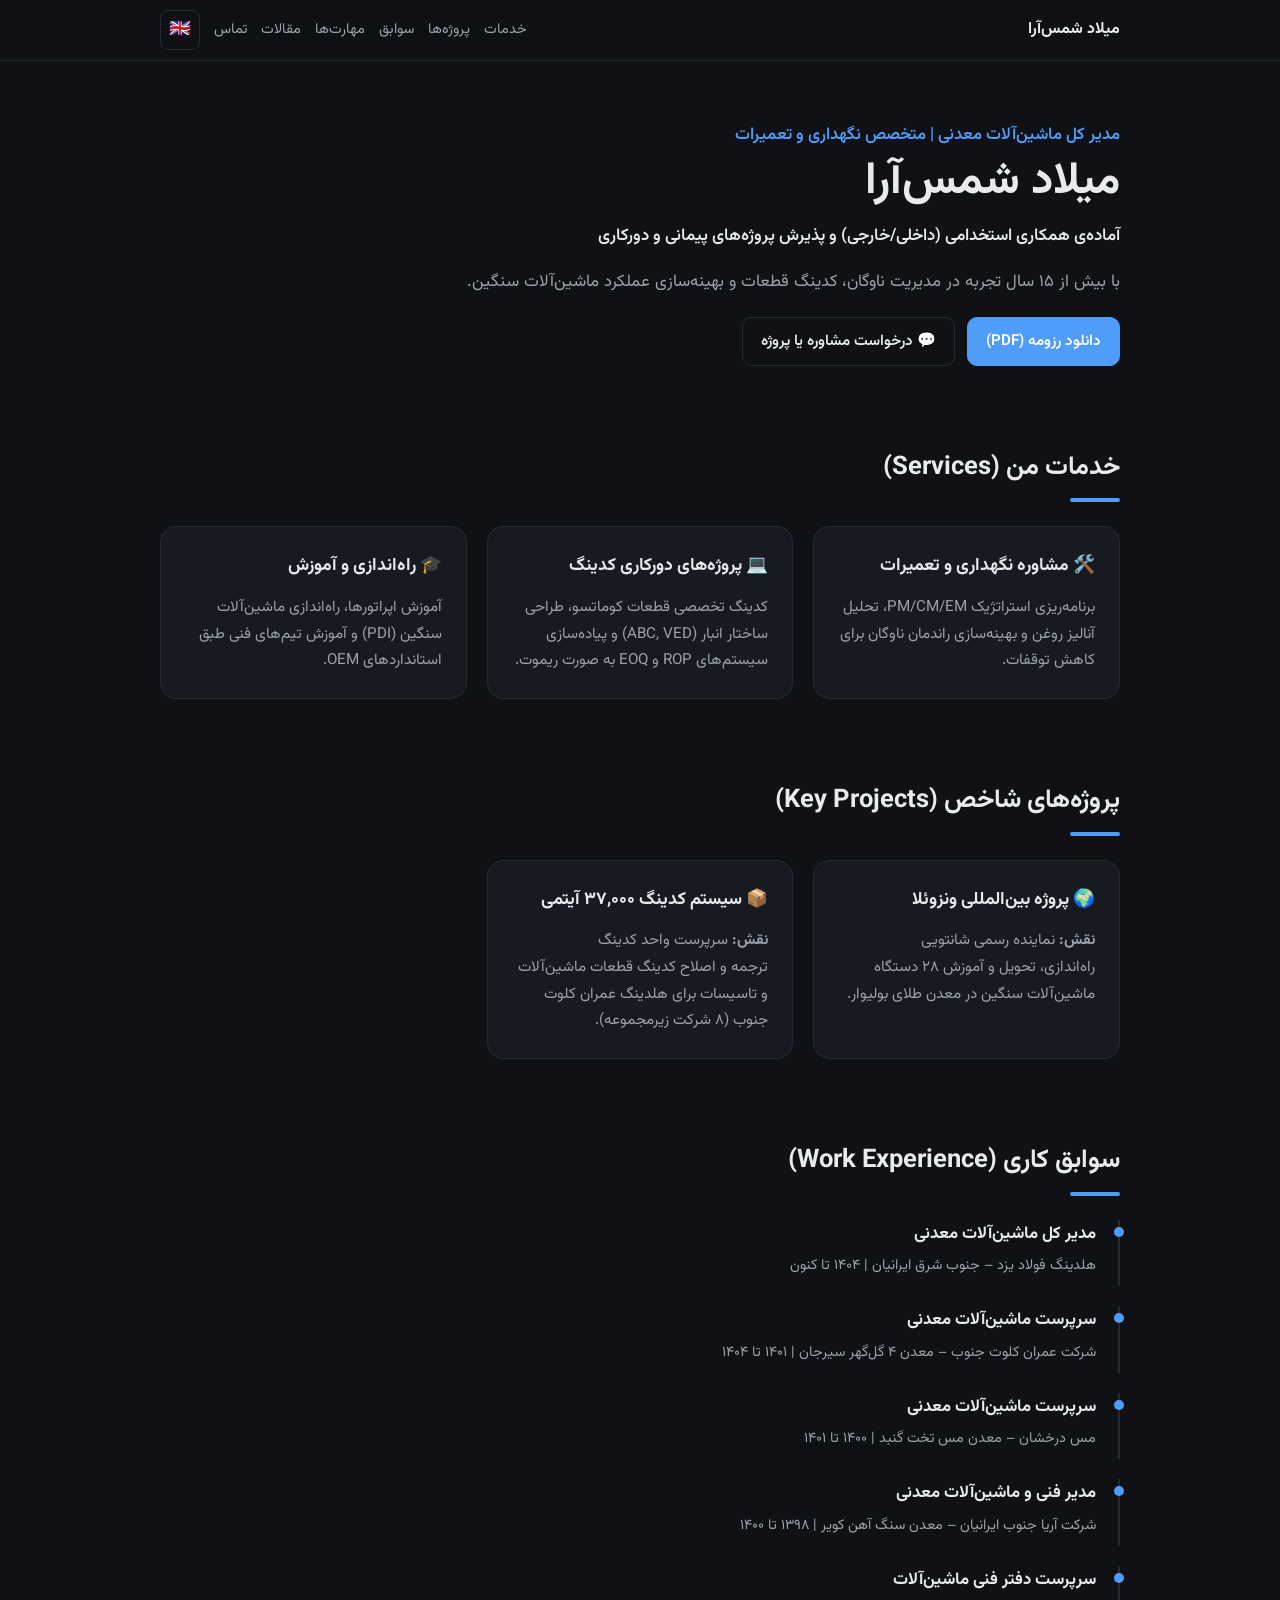
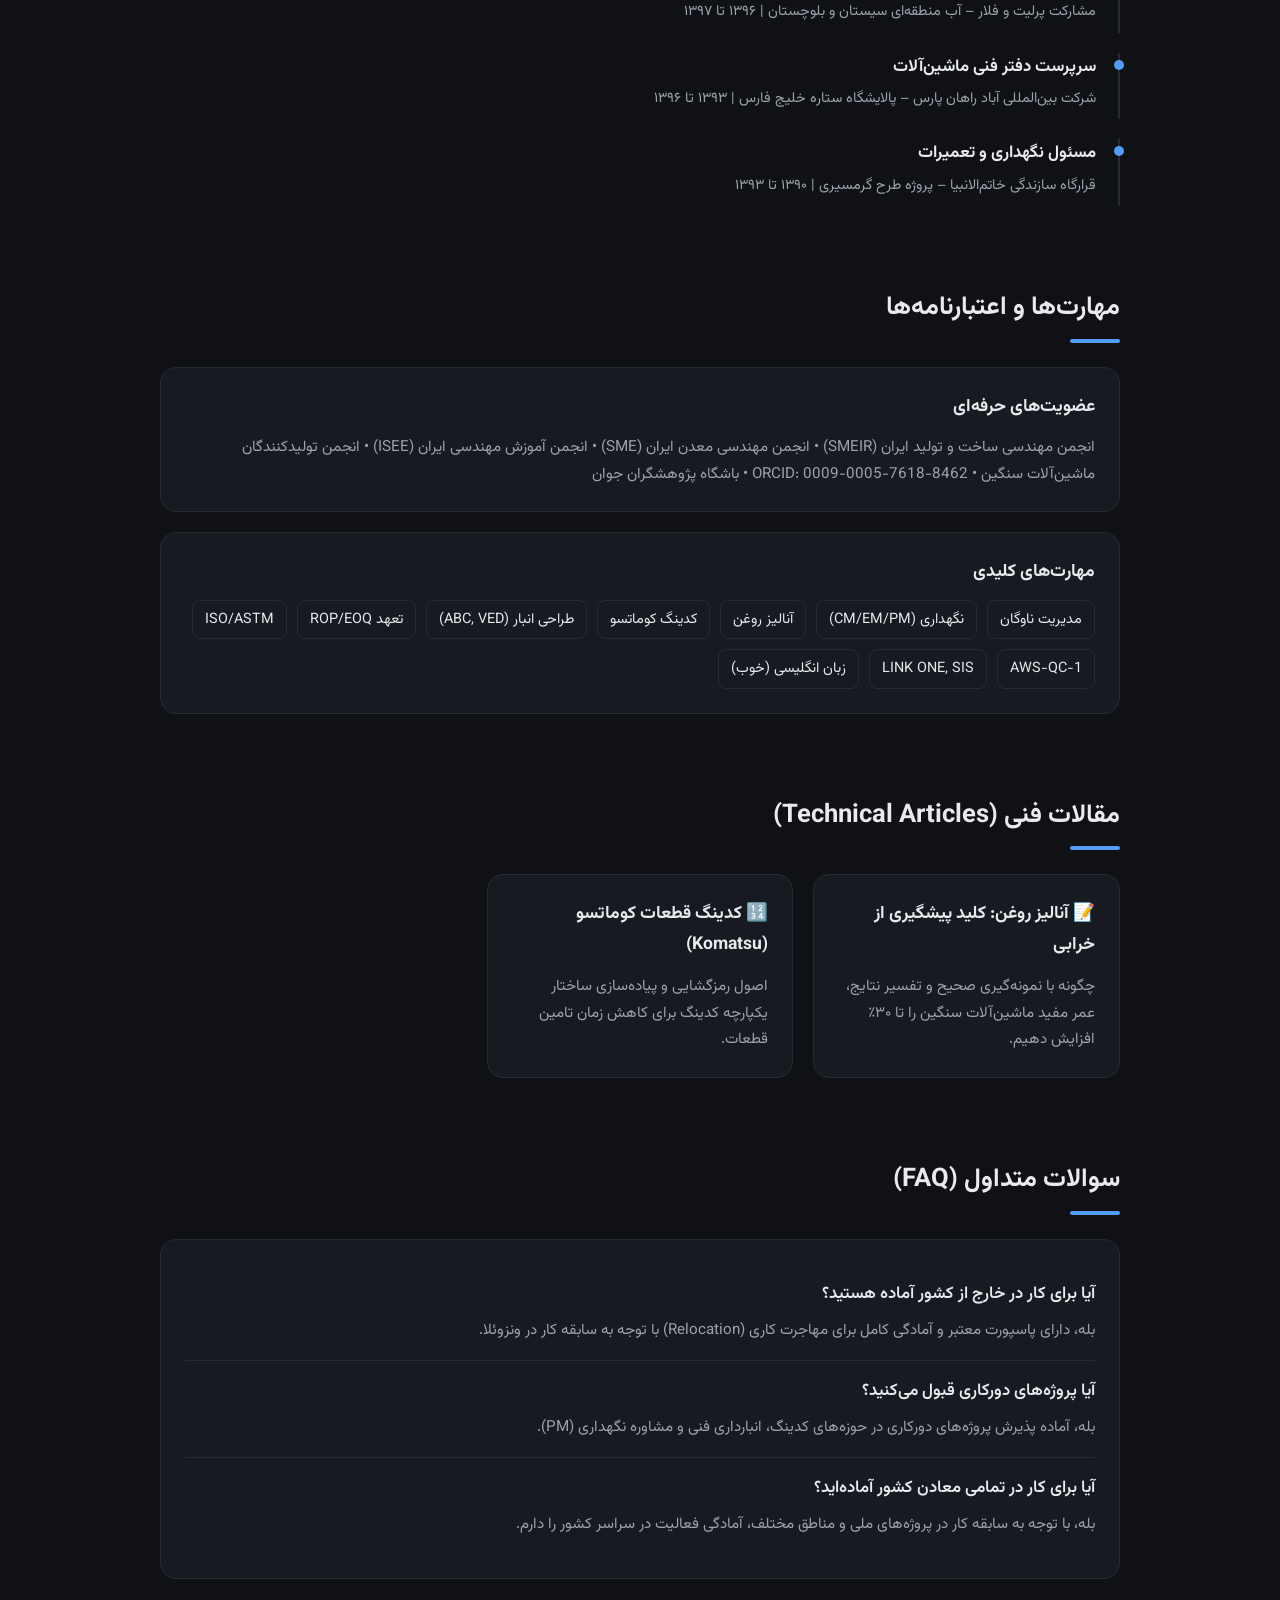
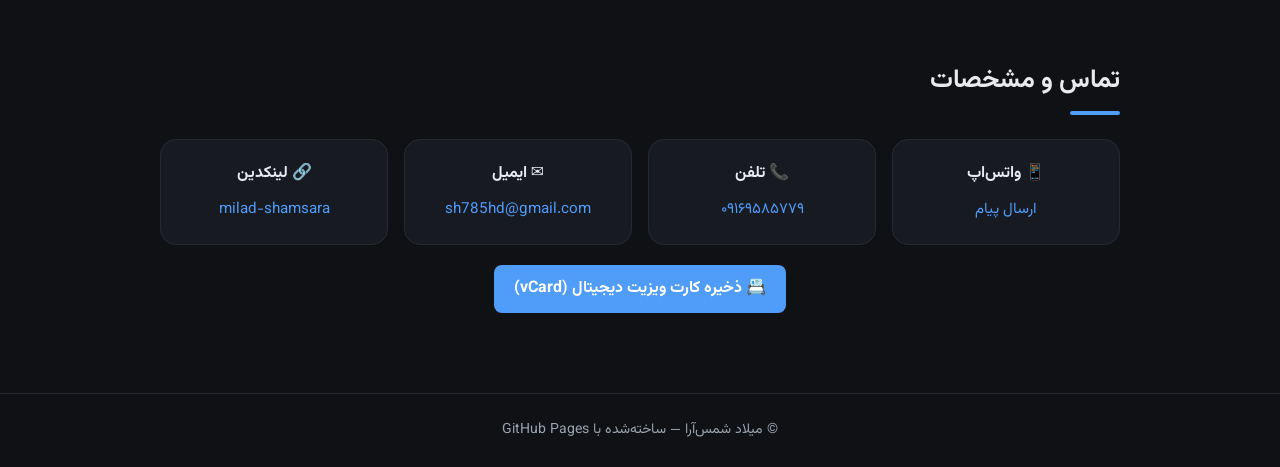
==== index.html @ 3787c56d "Update index.html" ====
<!DOCTYPE html>
<html lang="fa" dir="rtl">
<head>
<meta charset="utf-8">
<meta name="viewport" content="width=device-width, initial-scale=1">
<meta name="google-site-verification" content="RMnz8sOB80vP1t36rzYx9Kjt8Mkm05djORfnwccTHLs" />
<title>میلاد شمس‌آرا | مدیر ماشین‌آلات معدنی</title>
<meta name="description" content="رزومه و خدمات میلاد شمس‌آرا، مدیر کل ماشین‌آلات معدنی. مشاوره، نگهداری، کدینگ و آموزش.">
<link rel="preconnect" href="https://fonts.googleapis.com">
<link rel="preconnect" href="https://fonts.gstatic.com" crossorigin>
<link href="https://fonts.googleapis.com/css2?family=Vazirmatn:wght@400;600;700&family=Inter:wght@400;600;700&display=swap" rel="stylesheet">
<style>
  :root {
    --bg: #0f1115; --fg: #e8eaed; --muted: #9aa3ad;
    --card: #171a21; --border: #262b33; --accent: #4f9cf9;
    --radius: 16px; --max: 1000px;
  }
  * { box-sizing: border-box; }
  html { scroll-behavior: smooth; }
  body { margin: 0; background: var(--bg); color: var(--fg); line-height: 1.75; -webkit-font-smoothing: antialiased; font-family: 'Vazirmatn', system-ui, sans-serif; }
  .wrap { max-width: var(--max); margin-inline: auto; padding-inline: 20px; }
  
  .site-header { position: sticky; top: 0; z-index: 10; background: rgba(15, 17, 21, 0.9); backdrop-filter: blur(10px); border-bottom: 1px solid var(--border); }
  .site-header .wrap { display: flex; align-items: center; justify-content: space-between; height: 60px; }
  .brand { font-weight: 700; color: var(--fg); text-decoration: none; }
  .nav-links { display: flex; gap: 14px; align-items: center; flex-wrap: wrap; font-size: 0.9rem; }
  .nav-links a { color: var(--muted); text-decoration: none; transition: 0.2s; }
  .nav-links a:hover { color: var(--accent); }
  .lang-switch { border: 1px solid var(--border); border-radius: 8px; padding: 4px 8px; font-weight: 600; font-size: 1.1rem; }

  .hero { padding-block: 60px 40px; }
  .hero .role { color: var(--accent); font-weight: 600; font-size: 1.05rem; margin: 0 0 6px; }
  .hero h1 { font-size: clamp(2rem, 5vw, 2.8rem); margin: 0 0 12px; line-height: 1.2; }
  .hero .meta { color: var(--muted); margin: 0 0 16px; font-size: 1.05rem; }
  .actions { display: flex; gap: 12px; flex-wrap: wrap; margin-top: 20px; }
  .btn { display: inline-block; padding: 10px 18px; border-radius: 10px; border: 1px solid var(--border); text-decoration: none; color: var(--fg); font-weight: 600; font-size: .95rem; transition: .2s; text-align: center; }
  .btn.primary { background: var(--accent); border-color: var(--accent); color: #fff; }
  .btn:hover { transform: translateY(-2px); background: var(--card); }
  .btn.primary:hover { background: #3b82f6; }

  section { padding-block: 40px; }
  h2 { font-size: 1.6rem; margin: 0 0 24px; }
  h2::after { content: ""; display: block; width: 50px; height: 4px; background: var(--accent); border-radius: 2px; margin-top: 8px; }
  
  .grid { display: grid; grid-template-columns: repeat(auto-fill, minmax(280px, 1fr)); gap: 20px; }
  .card { background: var(--card); border: 1px solid var(--border); border-radius: var(--radius); padding: 24px; transition: 0.3s; }
  .card:hover { border-color: var(--accent); }
  .card h3 { margin: 0 0 12px; font-size: 1.1rem; display: flex; align-items: center; gap: 10px; }
  .card p { margin: 0; color: var(--muted); font-size: 0.95rem; }
  
  .faq-item { border-bottom: 1px solid var(--border); padding: 16px 0; }
  .faq-item:last-child { border-bottom: none; }
  .faq-question { font-weight: 600; font-size: 1.05rem; margin-bottom: 8px; }
  .faq-answer { color: var(--muted); font-size: 0.95rem; }
  
  .timeline { display: grid; gap: 20px; }
  .job { position: relative; padding-inline-start: 22px; border-inline-start: 2px solid var(--border); }
  .job::before { content: ""; position: absolute; inset-inline-start: -6px; top: 7px; width: 10px; height: 10px; border-radius: 50%; background: var(--accent); }
  .job h3 { margin: 0 0 4px; font-size: 1.05rem; }
  .job .meta { color: var(--muted); font-size: .9rem; margin: 0 0 8px; }
  
  .skills-list { display: flex; flex-wrap: wrap; gap: 10px; }
  .skill-tag { background: var(--card); border: 1px solid var(--border); padding: 6px 12px; border-radius: 8px; font-size: 0.9rem; color: var(--fg); }
  .table-wrap { overflow-x: auto; border: 1px solid var(--border); border-radius: var(--radius); }
  table { width: 100%; border-collapse: collapse; font-size: .92rem; }
  th, td { padding: 12px 16px; text-align: start; border-bottom: 1px solid var(--border); }
  th { background: var(--card); font-weight: 600; }
  tr:last-child td { border-bottom: none; }

  .contact-grid { display: grid; grid-template-columns: repeat(auto-fill, minmax(200px, 1fr)); gap: 16px; }
  .contact-card { background: var(--card); border: 1px solid var(--border); border-radius: var(--radius); padding: 20px; text-align: center; }
  .contact-card h3 { margin: 0 0 8px; font-size: 1rem; }
  .contact-card a { color: var(--accent); text-decoration: none; font-size: 0.95rem; }
  .contact-card a:hover { text-decoration: underline; }

  footer { border-top: 1px solid var(--border); padding-block: 24px; color: var(--muted); font-size: .88rem; text-align: center; margin-top: 40px; }
</style>
</head>
<body>

<header class="site-header">
  <div class="wrap">
    <a class="brand" href="#">میلاد شمس‌آرا</a>
    <nav class="nav-links">
      <a href="#services">خدمات</a>
      <a href="#projects">پروژه‌ها</a>
      <a href="#experience">سوابق</a>
      <a href="#skills">مهارت‌ها</a>
      <a href="#articles">مقالات</a>
      <a href="#contact">تماس</a>
      <a class="lang-switch" href="en/" title="English">🇬🇧</a>
    </nav>
  </div>
</header>

<section class="hero wrap">
  <p class="role">مدیر کل ماشین‌آلات معدنی | متخصص نگهداری و تعمیرات</p>
  <h1>میلاد شمس‌آرا</h1>
  <p class="meta" style="font-weight: 600; color: var(--fg);">آماده‌ی همکاری استخدامی (داخلی/خارجی) و پذیرش پروژه‌های پیمانی و دورکاری</p>
  <p class="meta">با بیش از ۱۵ سال تجربه در مدیریت ناوگان، کدینگ قطعات و بهینه‌سازی عملکرد ماشین‌آلات سنگین.</p>
  <div class="actions">
    <a class="btn primary" href="assets/resume-fa.pdf" download>دانلود رزومه (PDF)</a>
    <a class="btn" href="https://wa.me/989169585779" target="_blank">💬 درخواست مشاوره یا پروژه</a>
  </div>
</section>

<section id="services" class="wrap">
  <h2>خدمات من (Services)</h2>
  <div class="grid">
    <div class="card">
      <h3>🛠️ مشاوره نگهداری و تعمیرات</h3>
      <p>برنامه‌ریزی استراتژیک PM/CM/EM، تحلیل آنالیز روغن و بهینه‌سازی راندمان ناوگان برای کاهش توقفات.</p>
    </div>
    <div class="card">
      <h3>💻 پروژه‌های دورکاری کدینگ</h3>
      <p>کدینگ تخصصی قطعات کوماتسو، طراحی ساختار انبار (ABC, VED) و پیاده‌سازی سیستم‌های ROP و EOQ به صورت ریموت.</p>
    </div>
    <div class="card">
      <h3>🎓 راه‌اندازی و آموزش</h3>
      <p>آموزش اپراتورها، راه‌اندازی ماشین‌آلات سنگین (PDI) و آموزش تیم‌های فنی طبق استانداردهای OEM.</p>
    </div>
  </div>
</section>

<section id="projects" class="wrap">
  <h2>پروژه‌های شاخص (Key Projects)</h2>
  <div class="grid">
    <div class="card">
      <h3>🌍 پروژه بین‌المللی ونزوئلا</h3>
      <p><strong>نقش:</strong> نماینده رسمی شانتویی<br>راه‌اندازی، تحویل و آموزش ۲۸ دستگاه ماشین‌آلات سنگین در معدن طلای بولیوار.</p>
    </div>
    <div class="card">
      <h3>📦 سیستم کدینگ ۳۷,۰۰۰ آیتمی</h3>
      <p><strong>نقش:</strong> سرپرست واحد کدینگ<br>ترجمه و اصلاح کدینگ قطعات ماشین‌آلات و تاسیسات برای هلدینگ عمران کلوت جنوب (۸ شرکت زیرمجموعه).</p>
    </div>
  </div>
</section>

<section id="experience" class="wrap">
  <h2>سوابق کاری (Work Experience)</h2>
  <div class="timeline">
    <article class="job">
      <h3>مدیر کل ماشین‌آلات معدنی</h3>
      <p class="meta">هلدینگ فولاد یزد – جنوب شرق ایرانیان | ۱۴۰۴ تا کنون</p>
    </article>
    <article class="job">
      <h3>سرپرست ماشین‌آلات معدنی</h3>
      <p class="meta">شرکت عمران کلوت جنوب – معدن ۴ گل‌گهر سیرجان | ۱۴۰۱ تا ۱۴۰۴</p>
    </article>
    <article class="job">
      <h3>سرپرست ماشین‌آلات معدنی</h3>
      <p class="meta">مس درخشان – معدن مس تخت گنبد | ۱۴۰۰ تا ۱۴۰۱</p>
    </article>
    <article class="job">
      <h3>مدیر فنی و ماشین‌آلات معدنی</h3>
      <p class="meta">شرکت آریا جنوب ایرانیان – معدن سنگ آهن کویر | ۱۳۹۸ تا ۱۴۰۰</p>
    </article>
    <article class="job">
      <h3>سرپرست دفتر فنی ماشین‌آلات</h3>
      <p class="meta">مشارکت پرلیت و فلار – آب منطقه‌ای سیستان و بلوچستان | ۱۳۹۶ تا ۱۳۹۷</p>
    </article>
    <article class="job">
      <h3>سرپرست دفتر فنی ماشین‌آلات</h3>
      <p class="meta">شرکت بین‌المللی آباد راهان پارس – پالایشگاه ستاره خلیج فارس | ۱۳۹۳ تا ۱۳۹۶</p>
    </article>
    <article class="job">
      <h3>مسئول نگهداری و تعمیرات</h3>
      <p class="meta">قرارگاه سازندگی خاتم‌الانبیا – پروژه طرح گرمسیری | ۱۳۹۰ تا ۱۳۹۳</p>
    </article>
  </div>
</section>

<section id="skills" class="wrap">
  <h2>مهارت‌ها و اعتبارنامه‌ها</h2>
  <div class="card" style="margin-bottom: 20px;">
    <h3>عضویت‌های حرفه‌ای</h3>
    <p>انجمن مهندسی ساخت و تولید ایران (SMEIR) • انجمن مهندسی معدن ایران (SME) • انجمن آموزش مهندسی ایران (ISEE) • انجمن تولیدکنندگان ماشین‌آلات سنگین • ORCID: 0009-0005-7618-8462 • باشگاه پژوهشگران جوان</p>
  </div>
  <div class="card">
    <h3>مهارت‌های کلیدی</h3>
    <div class="skills-list">
      <span class="skill-tag">مدیریت ناوگان</span>
      <span class="skill-tag">نگهداری (CM/EM/PM)</span>
      <span class="skill-tag">آنالیز روغن</span>
      <span class="skill-tag">کدینگ کوماتسو</span>
      <span class="skill-tag">طراحی انبار (ABC, VED)</span>
      <span class="skill-tag">تعهد ROP/EOQ</span>
      <span class="skill-tag">ISO/ASTM</span>
      <span class="skill-tag">AWS-QC-1</span>
      <span class="skill-tag">LINK ONE, SIS</span>
      <span class="skill-tag">زبان انگلیسی (خوب)</span>
    </div>
  </div>
</section>

<section id="articles" class="wrap">
  <h2>مقالات فنی (Technical Articles)</h2>
  <div class="grid">
    <div class="card">
      <h3>📝 آنالیز روغن: کلید پیشگیری از خرابی</h3>
      <p>چگونه با نمونه‌گیری صحیح و تفسیر نتایج، عمر مفید ماشین‌آلات سنگین را تا ۳۰٪ افزایش دهیم.</p>
    </div>
    <div class="card">
      <h3>🔢 کدینگ قطعات کوماتسو (Komatsu)</h3>
      <p>اصول رمزگشایی و پیاده‌سازی ساختار یکپارچه کدینگ برای کاهش زمان تامین قطعات.</p>
    </div>
  </div>
</section>

<section id="faq" class="wrap">
  <h2>سوالات متداول (FAQ)</h2>
  <div class="card">
    <div class="faq-item">
      <div class="faq-question">آیا برای کار در خارج از کشور آماده هستید؟</div>
      <div class="faq-answer">بله، دارای پاسپورت معتبر و آمادگی کامل برای مهاجرت کاری (Relocation) با توجه به سابقه کار در ونزوئلا.</div>
    </div>
    <div class="faq-item">
      <div class="faq-question">آیا پروژه‌های دورکاری قبول می‌کنید؟</div>
      <div class="faq-answer">بله، آماده پذیرش پروژه‌های دورکاری در حوزه‌های کدینگ، انبارداری فنی و مشاوره نگهداری (PM).</div>
    </div>
    <div class="faq-item">
      <div class="faq-question">آیا برای کار در تمامی معادن کشور آماده‌اید؟</div>
      <div class="faq-answer">بله، با توجه به سابقه کار در پروژه‌های ملی و مناطق مختلف، آمادگی فعالیت در سراسر کشور را دارم.</div>
    </div>
  </div>
</section>

<section id="contact" class="wrap">
  <h2>تماس و مشخصات</h2>
  <div class="contact-grid">
    <div class="contact-card">
      <h3>📱 واتس‌اپ</h3>
      <a href="https://wa.me/989169585779" target="_blank">ارسال پیام</a>
    </div>
    <div class="contact-card">
      <h3>📞 تلفن</h3>
      <a href="tel:+989169585779">۰۹۱۶۹۵۸۵۷۷۹</a>
    </div>
    <div class="contact-card">
      <h3>✉️ ایمیل</h3>
      <a href="mailto:sh785hd@gmail.com">sh785hd@gmail.com</a>
    </div>
    <div class="contact-card">
      <h3>🔗 لینکدین</h3>
      <a href="https://www.linkedin.com/in/milad-shamsara" target="_blank">milad-shamsara</a>
    </div>
  </div>
  <div style="margin-top: 20px; text-align: center;">
    <a href="assets/milad.vcf" download style="display: inline-block; padding: 10px 20px; background: var(--accent); color: white; text-decoration: none; border-radius: 8px; font-weight: bold;">
      📇 ذخیره کارت ویزیت دیجیتال (vCard)
    </a>
  </div>
</section>

<footer>© میلاد شمس‌آرا — ساخته‌شده با GitHub Pages</footer>
</body>
</html>
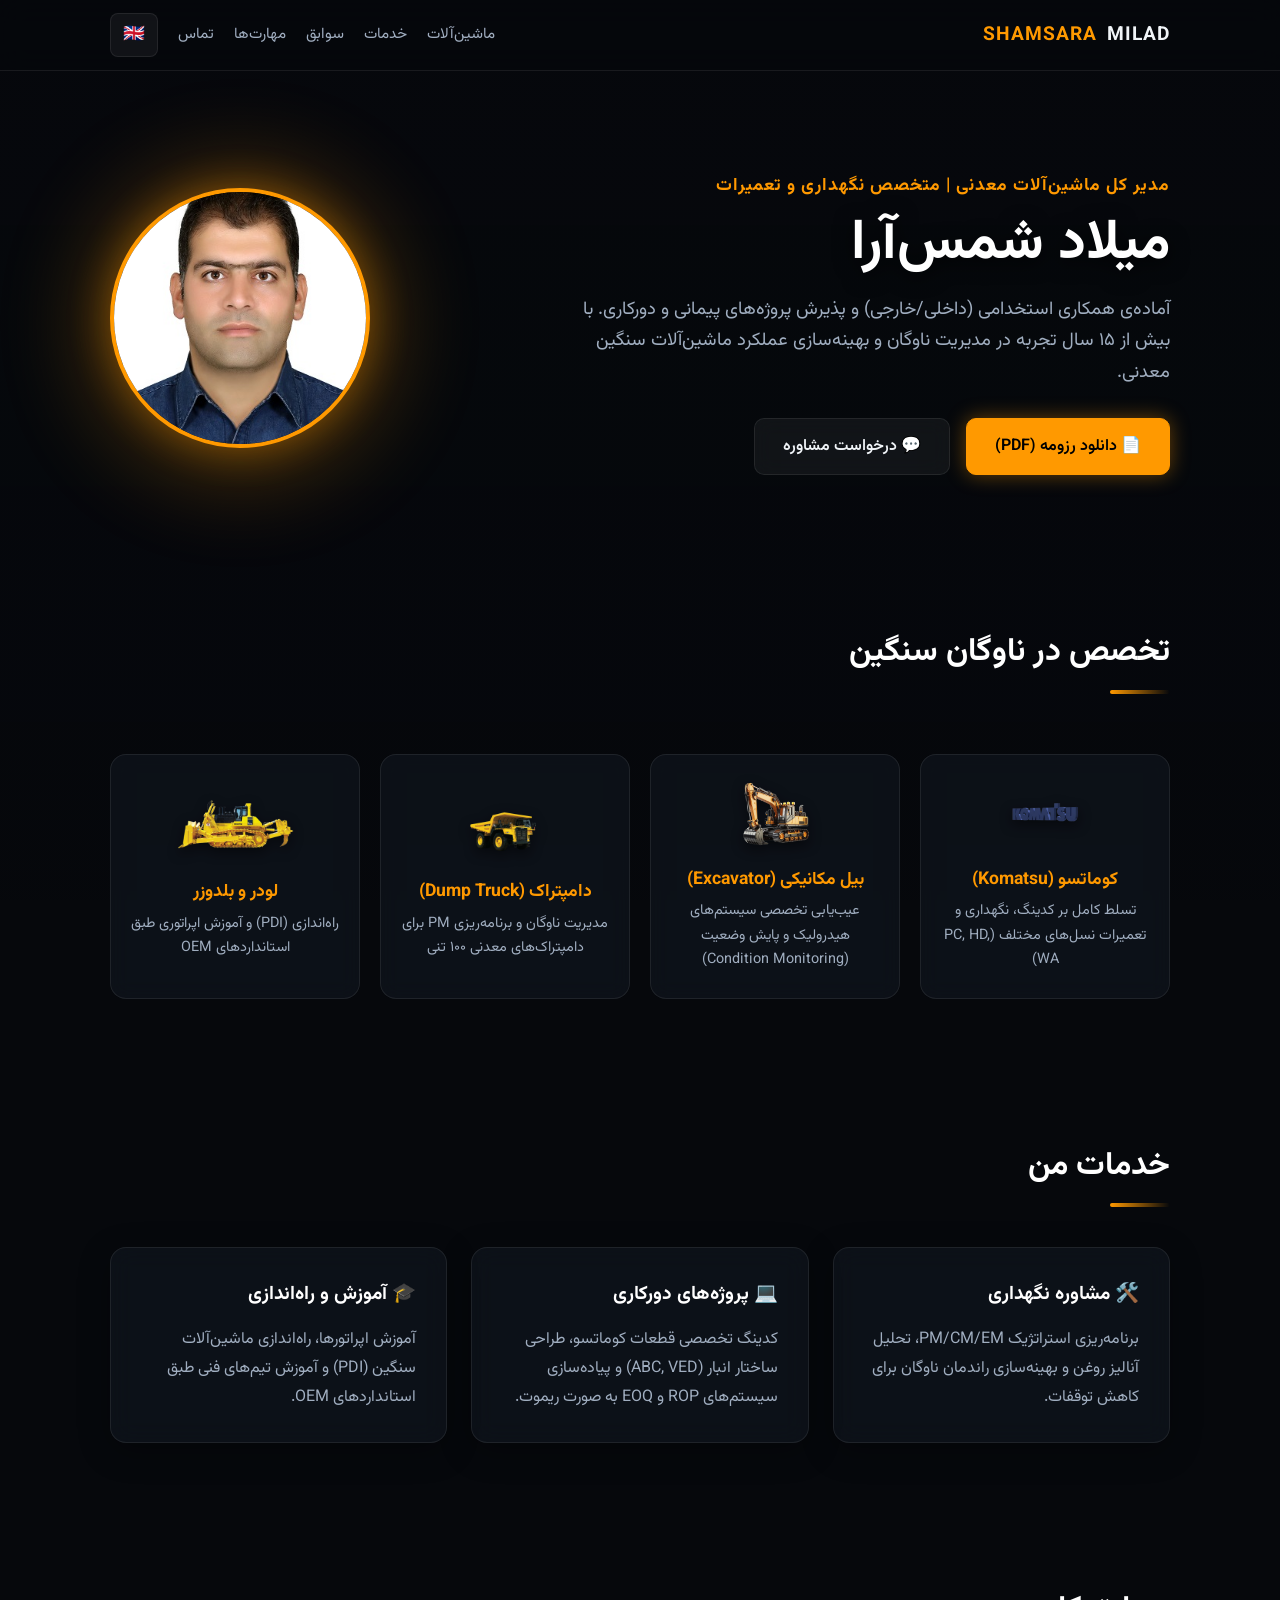
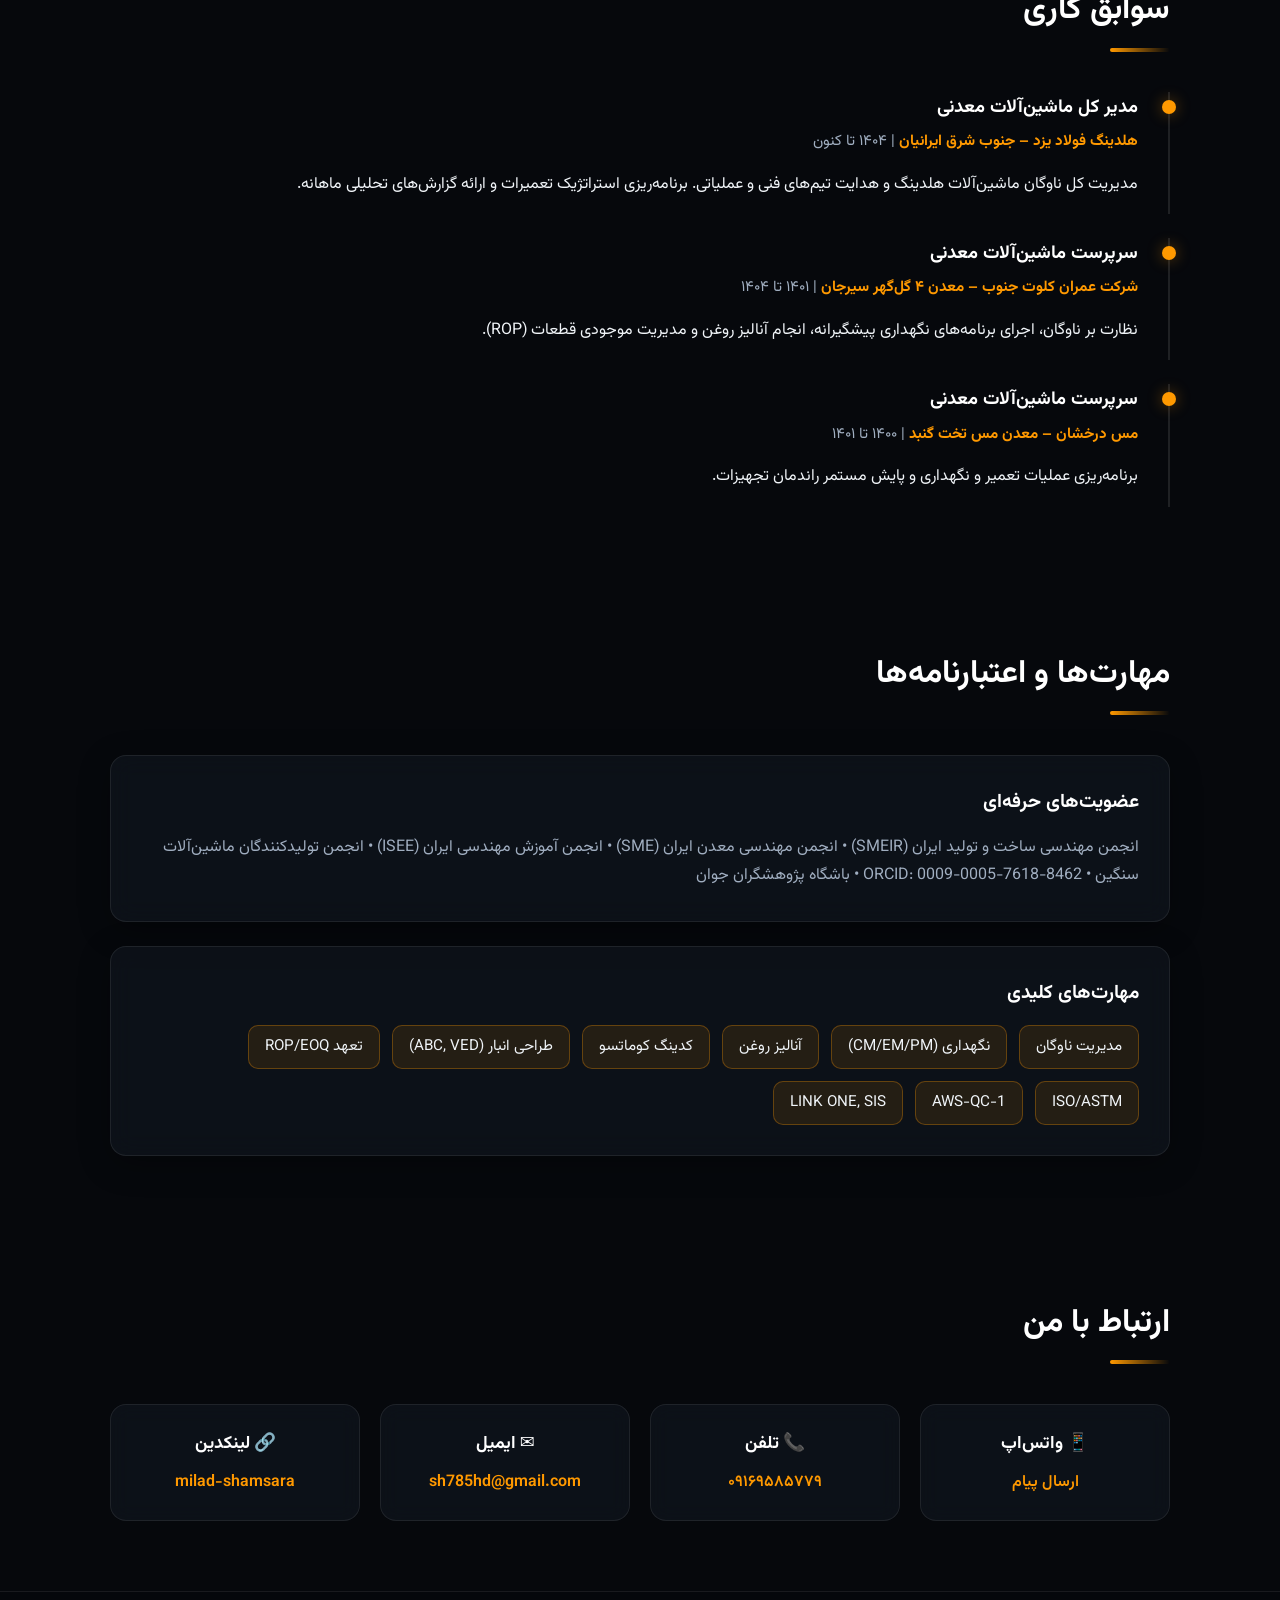
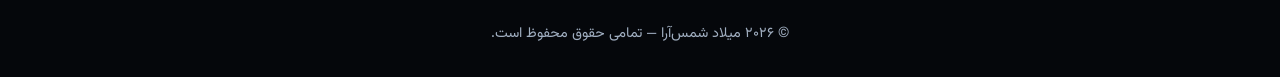
==== commit 2d3fa263: "Update index.html" ====
--- a/index.html
+++ b/index.html
@@ -11,82 +11,122 @@
 <link href="https://fonts.googleapis.com/css2?family=Vazirmatn:wght@400;600;700&family=Inter:wght@400;600;700&display=swap" rel="stylesheet">
 <style>
   :root {
-    --bg: #0f1115; --fg: #e8eaed; --muted: #9aa3ad;
-    --card: #171a21; --border: #262b33; --accent: #4f9cf9;
-    --radius: 16px; --max: 1000px;
+    --bg-dark: #06080c;
+    --fg: #f0f4f8;
+    --muted: #a0aec0;
+    --card-bg: rgba(15, 20, 28, 0.75);
+    --border: rgba(255, 255, 255, 0.08);
+    --accent: #ff9900; 
+    --accent-glow: rgba(255, 153, 0, 0.4);
+    --radius: 16px;
+    --max: 1100px;
   }
   * { box-sizing: border-box; }
   html { scroll-behavior: smooth; }
-  body { margin: 0; background: var(--bg); color: var(--fg); line-height: 1.75; -webkit-font-smoothing: antialiased; font-family: 'Vazirmatn', system-ui, sans-serif; }
+  
+  body {
+    margin: 0;
+    background-color: var(--bg-dark);
+    background-image: url('assets/bg-mining.jpg'); /* اگر این عکس رو نداری، این خط رو پاک کن */
+    background-attachment: fixed;
+    background-size: cover;
+    background-position: center;
+    color: var(--fg);
+    line-height: 1.7;
+    -webkit-font-smoothing: antialiased;
+    font-family: 'Vazirmatn', system-ui, sans-serif;
+  }
+  body::before {
+    content: '';
+    position: fixed;
+    inset: 0;
+    background: linear-gradient(180deg, rgba(6,8,12,0.8) 0%, rgba(6,8,12,0.95) 100%);
+    z-index: -1;
+  }
+
   .wrap { max-width: var(--max); margin-inline: auto; padding-inline: 20px; }
+
+  .site-header { position: sticky; top: 0; z-index: 100; background: rgba(6, 8, 12, 0.85); backdrop-filter: blur(15px); border-bottom: 1px solid var(--border); }
+  .site-header .wrap { display: flex; align-items: center; justify-content: space-between; height: 70px; }
+  .brand { font-weight: 700; color: var(--fg); text-decoration: none; font-size: 1.2rem; letter-spacing: 1px; display: flex; align-items: center; gap: 10px; }
+  .brand span { color: var(--accent); }
+  .nav-links { display: flex; gap: 20px; align-items: center; flex-wrap: wrap; font-size: 0.95rem; }
+  .nav-links a { color: var(--muted); text-decoration: none; transition: 0.3s; }
+  .nav-links a:hover { color: var(--accent); }
+  .lang-switch { border: 1px solid var(--border); border-radius: 8px; padding: 6px 12px; font-weight: 600; font-size: 1.1rem; background: rgba(255,255,255,0.05); }
+
+  .hero { padding-block: 100px 80px; display: flex; align-items: center; gap: 50px; flex-wrap: wrap; justify-content: center; text-align: center; }
+  .hero-text { flex: 1; min-width: 300px; text-align: right; }
+  .hero .role { color: var(--accent); font-weight: 700; font-size: 1.1rem; margin: 0 0 10px; letter-spacing: 1px; }
+  .hero h1 { font-size: clamp(2.5rem, 6vw, 3.5rem); margin: 0 0 16px; line-height: 1.2; color: #fff; text-shadow: 0 4px 20px rgba(0,0,0,0.8); }
+  .hero .meta { color: var(--muted); margin: 0 0 30px; font-size: 1.15rem; max-width: 600px; }
   
-  .site-header { position: sticky; top: 0; z-index: 10; background: rgba(15, 17, 21, 0.9); backdrop-filter: blur(10px); border-bottom: 1px solid var(--border); }
-  .site-header .wrap { display: flex; align-items: center; justify-content: space-between; height: 60px; }
-  .brand { font-weight: 700; color: var(--fg); text-decoration: none; }
-  .nav-links { display: flex; gap: 14px; align-items: center; flex-wrap: wrap; font-size: 0.9rem; }
-  .nav-links a { color: var(--muted); text-decoration: none; transition: 0.2s; }
-  .nav-links a:hover { color: var(--accent); }
-  .lang-switch { border: 1px solid var(--border); border-radius: 8px; padding: 4px 8px; font-weight: 600; font-size: 1.1rem; }
-
-  .hero { padding-block: 60px 40px; }
-  .hero .role { color: var(--accent); font-weight: 600; font-size: 1.05rem; margin: 0 0 6px; }
-  .hero h1 { font-size: clamp(2rem, 5vw, 2.8rem); margin: 0 0 12px; line-height: 1.2; }
-  .hero .meta { color: var(--muted); margin: 0 0 16px; font-size: 1.05rem; }
-  .actions { display: flex; gap: 12px; flex-wrap: wrap; margin-top: 20px; }
-  .btn { display: inline-block; padding: 10px 18px; border-radius: 10px; border: 1px solid var(--border); text-decoration: none; color: var(--fg); font-weight: 600; font-size: .95rem; transition: .2s; text-align: center; }
-  .btn.primary { background: var(--accent); border-color: var(--accent); color: #fff; }
-  .btn:hover { transform: translateY(-2px); background: var(--card); }
-  .btn.primary:hover { background: #3b82f6; }
-
-  section { padding-block: 40px; }
-  h2 { font-size: 1.6rem; margin: 0 0 24px; }
-  h2::after { content: ""; display: block; width: 50px; height: 4px; background: var(--accent); border-radius: 2px; margin-top: 8px; }
+  .actions { display: flex; gap: 16px; flex-wrap: wrap; margin-top: 30px; justify-content: flex-start; }
+  .btn { display: inline-block; padding: 14px 28px; border-radius: 10px; border: 1px solid var(--border); text-decoration: none; color: var(--fg); font-weight: 600; font-size: 1rem; transition: 0.3s; background: rgba(255,255,255,0.05); backdrop-filter: blur(10px); }
+  .btn.primary { background: var(--accent); border-color: var(--accent); color: #000; box-shadow: 0 0 20px var(--accent-glow); }
+  .btn:hover { transform: translateY(-3px); box-shadow: 0 10px 25px rgba(0,0,0,0.4); }
+  .btn.primary:hover { box-shadow: 0 0 35px var(--accent-glow); background: #e68a00; }
+
+  .hero-image { position: relative; }
+  .hero-image img { width: 260px; height: 260px; border-radius: 50%; object-fit: cover; border: 4px solid var(--accent); box-shadow: 0 0 40px var(--accent-glow); position: relative; z-index: 2; background-color: #1a1d24; }
+  .hero-image::before { content: ''; position: absolute; inset: -15px; border-radius: 50%; background: var(--accent); filter: blur(50px); opacity: 0.3; z-index: 1; }
+
+  section { padding-block: 70px; }
+  h2 { font-size: 2rem; margin: 0 0 40px; position: relative; display: inline-block; color: #fff; }
+  h2::after { content: ""; display: block; width: 60px; height: 4px; background: linear-gradient(90deg, var(--accent), transparent); border-radius: 2px; margin-top: 10px; }
   
-  .grid { display: grid; grid-template-columns: repeat(auto-fill, minmax(280px, 1fr)); gap: 20px; }
-  .card { background: var(--card); border: 1px solid var(--border); border-radius: var(--radius); padding: 24px; transition: 0.3s; }
-  .card:hover { border-color: var(--accent); }
-  .card h3 { margin: 0 0 12px; font-size: 1.1rem; display: flex; align-items: center; gap: 10px; }
-  .card p { margin: 0; color: var(--muted); font-size: 0.95rem; }
-  
-  .faq-item { border-bottom: 1px solid var(--border); padding: 16px 0; }
-  .faq-item:last-child { border-bottom: none; }
-  .faq-question { font-weight: 600; font-size: 1.05rem; margin-bottom: 8px; }
-  .faq-answer { color: var(--muted); font-size: 0.95rem; }
-  
-  .timeline { display: grid; gap: 20px; }
-  .job { position: relative; padding-inline-start: 22px; border-inline-start: 2px solid var(--border); }
-  .job::before { content: ""; position: absolute; inset-inline-start: -6px; top: 7px; width: 10px; height: 10px; border-radius: 50%; background: var(--accent); }
-  .job h3 { margin: 0 0 4px; font-size: 1.05rem; }
-  .job .meta { color: var(--muted); font-size: .9rem; margin: 0 0 8px; }
-  
-  .skills-list { display: flex; flex-wrap: wrap; gap: 10px; }
-  .skill-tag { background: var(--card); border: 1px solid var(--border); padding: 6px 12px; border-radius: 8px; font-size: 0.9rem; color: var(--fg); }
-  .table-wrap { overflow-x: auto; border: 1px solid var(--border); border-radius: var(--radius); }
-  table { width: 100%; border-collapse: collapse; font-size: .92rem; }
-  th, td { padding: 12px 16px; text-align: start; border-bottom: 1px solid var(--border); }
-  th { background: var(--card); font-weight: 600; }
-  tr:last-child td { border-bottom: none; }
-
-  .contact-grid { display: grid; grid-template-columns: repeat(auto-fill, minmax(200px, 1fr)); gap: 16px; }
-  .contact-card { background: var(--card); border: 1px solid var(--border); border-radius: var(--radius); padding: 20px; text-align: center; }
-  .contact-card h3 { margin: 0 0 8px; font-size: 1rem; }
-  .contact-card a { color: var(--accent); text-decoration: none; font-size: 0.95rem; }
+  .grid { display: grid; grid-template-columns: repeat(auto-fill, minmax(320px, 1fr)); gap: 24px; }
+  .card { background: var(--card-bg); border: 1px solid var(--border); border-radius: var(--radius); padding: 30px; transition: 0.4s; backdrop-filter: blur(12px); box-shadow: 0 8px 32px rgba(0,0,0,0.3); }
+  .card:hover { border-color: rgba(255, 153, 0, 0.5); transform: translateY(-5px); box-shadow: 0 15px 40px rgba(0,0,0,0.5); }
+  .card h3 { margin: 0 0 15px; font-size: 1.2rem; display: flex; align-items: center; gap: 10px; color: #fff; }
+  .card p { margin: 0; color: var(--muted); font-size: 1rem; line-height: 1.8; }
+
+  .machine-grid { display: grid; grid-template-columns: repeat(auto-fit, minmax(200px, 1fr)); gap: 20px; margin-top: 20px; }
+  .machine-item { text-align: center; padding: 25px 20px; background: var(--card-bg); border: 1px solid var(--border); border-radius: var(--radius); backdrop-filter: blur(10px); transition: 0.3s; display: flex; flex-direction: column; align-items: center; justify-content: center; }
+  .machine-item:hover { border-color: var(--accent); transform: scale(1.05); }
+  .machine-item img { height: 70px; object-fit: contain; margin-bottom: 15px; filter: drop-shadow(0 4px 6px rgba(0,0,0,0.5)); }
+  .machine-item h4 { margin: 0 0 5px; color: var(--accent); font-size: 1.1rem; }
+  .machine-item p { margin: 0; font-size: 0.9rem; color: var(--muted); }
+
+  .timeline { display: grid; gap: 24px; }
+  .job { position: relative; padding-right: 30px; border-right: 2px solid rgba(255,255,255,0.1); }
+  .job::before { content: ""; position: absolute; right: -8px; top: 8px; width: 14px; height: 14px; border-radius: 50%; background: var(--accent); box-shadow: 0 0 15px var(--accent-glow); }
+  .job h3 { margin: 0 0 6px; font-size: 1.15rem; color: #fff; }
+  .job .meta { color: var(--muted); font-size: 0.95rem; margin: 0 0 10px; }
+  .job .meta strong { color: var(--accent); }
+
+  .skills-list { display: flex; flex-wrap: wrap; gap: 12px; }
+  .skill-tag { background: rgba(255, 153, 0, 0.1); border: 1px solid rgba(255, 153, 0, 0.3); padding: 8px 16px; border-radius: 10px; font-size: 0.95rem; color: var(--fg); transition: 0.3s; }
+  .skill-tag:hover { background: var(--accent); color: #000; transform: translateY(-2px); box-shadow: 0 5px 15px var(--accent-glow); }
+
+  .contact-grid { display: grid; grid-template-columns: repeat(auto-fill, minmax(220px, 1fr)); gap: 20px; }
+  .contact-card { background: var(--card-bg); border: 1px solid var(--border); border-radius: var(--radius); padding: 24px; text-align: center; transition: 0.3s; backdrop-filter: blur(10px); }
+  .contact-card:hover { border-color: var(--accent); transform: translateY(-5px); }
+  .contact-card h3 { margin: 0 0 10px; font-size: 1.1rem; color: #fff; }
+  .contact-card a { color: var(--accent); text-decoration: none; font-size: 1rem; font-weight: 600; }
   .contact-card a:hover { text-decoration: underline; }
 
-  footer { border-top: 1px solid var(--border); padding-block: 24px; color: var(--muted); font-size: .88rem; text-align: center; margin-top: 40px; }
+  footer { border-top: 1px solid var(--border); padding-block: 30px; color: var(--muted); font-size: 0.9rem; text-align: center; background: rgba(6, 8, 12, 0.95); }
+
+  @media (max-width: 768px) {
+    .hero { padding-block: 50px; }
+    .hero-text { text-align: center; }
+    .actions { justify-content: center; }
+    .hero-image img { width: 200px; height: 200px; }
+    .job { padding-right: 20px; }
+  }
 </style>
 </head>
 <body>
 
 <header class="site-header">
   <div class="wrap">
-    <a class="brand" href="#">میلاد شمس‌آرا</a>
+    <a class="brand" href="#">MILAD<span>SHAMSARA</span></a>
     <nav class="nav-links">
+      <a href="#machines">ماشین‌آلات</a>
       <a href="#services">خدمات</a>
-      <a href="#projects">پروژه‌ها</a>
       <a href="#experience">سوابق</a>
       <a href="#skills">مهارت‌ها</a>
-      <a href="#articles">مقالات</a>
       <a href="#contact">تماس</a>
       <a class="lang-switch" href="en/" title="English">🇬🇧</a>
     </nav>
@@ -94,85 +134,88 @@
 </header>
 
 <section class="hero wrap">
-  <p class="role">مدیر کل ماشین‌آلات معدنی | متخصص نگهداری و تعمیرات</p>
-  <h1>میلاد شمس‌آرا</h1>
-  <p class="meta" style="font-weight: 600; color: var(--fg);">آماده‌ی همکاری استخدامی (داخلی/خارجی) و پذیرش پروژه‌های پیمانی و دورکاری</p>
-  <p class="meta">با بیش از ۱۵ سال تجربه در مدیریت ناوگان، کدینگ قطعات و بهینه‌سازی عملکرد ماشین‌آلات سنگین.</p>
-  <div class="actions">
-    <a class="btn primary" href="assets/resume-fa.pdf" download>دانلود رزومه (PDF)</a>
-    <a class="btn" href="https://wa.me/989169585779" target="_blank">💬 درخواست مشاوره یا پروژه</a>
+  <div class="hero-text">
+    <p class="role">مدیر کل ماشین‌آلات معدنی | متخصص نگهداری و تعمیرات</p>
+    <h1>میلاد شمس‌آرا</h1>
+    <p class="meta">آماده‌ی همکاری استخدامی (داخلی/خارجی) و پذیرش پروژه‌های پیمانی و دورکاری. با بیش از ۱۵ سال تجربه در مدیریت ناوگان و بهینه‌سازی عملکرد ماشین‌آلات سنگین معدنی.</p>
+    <div class="actions">
+      <a class="btn primary" href="assets/resume-fa.pdf" download>📄 دانلود رزومه (PDF)</a>
+      <a class="btn" href="https://wa.me/989169585779" target="_blank">💬 درخواست مشاوره</a>
+    </div>
+  </div>
+  <div class="hero-image">
+    <img src="assets/profile.jpg" alt="میلاد شمس‌آرا">
+  </div>
+</section>
+
+<section id="machines" class="wrap">
+  <h2>تخصص در ناوگان سنگین</h2>
+  <div class="machine-grid">
+    <div class="machine-item">
+      <img src="assets/komatsu-logo.png" alt="Komatsu">
+      <h4>کوماتسو (Komatsu)</h4>
+      <p>تسلط کامل بر کدینگ، نگهداری و تعمیرات نسل‌های مختلف (PC, HD, WA)</p>
+    </div>
+    <div class="machine-item">
+      <img src="assets/excavator.png" alt="Excavator">
+      <h4>بیل مکانیکی (Excavator)</h4>
+      <p>عیب‌یابی تخصصی سیستم‌های هیدرولیک و پایش وضعیت (Condition Monitoring)</p>
+    </div>
+    <div class="machine-item">
+      <img src="assets/dump-truck.png" alt="Dump Truck">
+      <h4>دامپتراک (Dump Truck)</h4>
+      <p>مدیریت ناوگان و برنامه‌ریزی PM برای دامپتراک‌های معدنی ۱۰۰ تنی</p>
+    </div>
+    <div class="machine-item">
+      <img src="assets/loader.png" alt="Loader">
+      <h4>لودر و بلدوزر</h4>
+      <p>راه‌اندازی (PDI) و آموزش اپراتوری طبق استانداردهای OEM</p>
+    </div>
   </div>
 </section>
 
 <section id="services" class="wrap">
-  <h2>خدمات من (Services)</h2>
+  <h2>خدمات من</h2>
   <div class="grid">
     <div class="card">
-      <h3>🛠️ مشاوره نگهداری و تعمیرات</h3>
+      <h3>🛠️ مشاوره نگهداری</h3>
       <p>برنامه‌ریزی استراتژیک PM/CM/EM، تحلیل آنالیز روغن و بهینه‌سازی راندمان ناوگان برای کاهش توقفات.</p>
     </div>
     <div class="card">
-      <h3>💻 پروژه‌های دورکاری کدینگ</h3>
+      <h3>💻 پروژه‌های دورکاری</h3>
       <p>کدینگ تخصصی قطعات کوماتسو، طراحی ساختار انبار (ABC, VED) و پیاده‌سازی سیستم‌های ROP و EOQ به صورت ریموت.</p>
     </div>
     <div class="card">
-      <h3>🎓 راه‌اندازی و آموزش</h3>
+      <h3>🎓 آموزش و راه‌اندازی</h3>
       <p>آموزش اپراتورها، راه‌اندازی ماشین‌آلات سنگین (PDI) و آموزش تیم‌های فنی طبق استانداردهای OEM.</p>
     </div>
   </div>
 </section>
 
-<section id="projects" class="wrap">
-  <h2>پروژه‌های شاخص (Key Projects)</h2>
-  <div class="grid">
-    <div class="card">
-      <h3>🌍 پروژه بین‌المللی ونزوئلا</h3>
-      <p><strong>نقش:</strong> نماینده رسمی شانتویی<br>راه‌اندازی، تحویل و آموزش ۲۸ دستگاه ماشین‌آلات سنگین در معدن طلای بولیوار.</p>
-    </div>
-    <div class="card">
-      <h3>📦 سیستم کدینگ ۳۷,۰۰۰ آیتمی</h3>
-      <p><strong>نقش:</strong> سرپرست واحد کدینگ<br>ترجمه و اصلاح کدینگ قطعات ماشین‌آلات و تاسیسات برای هلدینگ عمران کلوت جنوب (۸ شرکت زیرمجموعه).</p>
-    </div>
-  </div>
-</section>
-
 <section id="experience" class="wrap">
-  <h2>سوابق کاری (Work Experience)</h2>
+  <h2>سوابق کاری</h2>
   <div class="timeline">
     <article class="job">
       <h3>مدیر کل ماشین‌آلات معدنی</h3>
-      <p class="meta">هلدینگ فولاد یزد – جنوب شرق ایرانیان | ۱۴۰۴ تا کنون</p>
+      <p class="meta"><strong>هلدینگ فولاد یزد – جنوب شرق ایرانیان</strong> | ۱۴۰۴ تا کنون</p>
+      <p>مدیریت کل ناوگان ماشین‌آلات هلدینگ و هدایت تیم‌های فنی و عملیاتی. برنامه‌ریزی استراتژیک تعمیرات و ارائه گزارش‌های تحلیلی ماهانه.</p>
     </article>
     <article class="job">
       <h3>سرپرست ماشین‌آلات معدنی</h3>
-      <p class="meta">شرکت عمران کلوت جنوب – معدن ۴ گل‌گهر سیرجان | ۱۴۰۱ تا ۱۴۰۴</p>
+      <p class="meta"><strong>شرکت عمران کلوت جنوب – معدن ۴ گل‌گهر سیرجان</strong> | ۱۴۰۱ تا ۱۴۰۴</p>
+      <p>نظارت بر ناوگان، اجرای برنامه‌های نگهداری پیشگیرانه، انجام آنالیز روغن و مدیریت موجودی قطعات (ROP).</p>
     </article>
     <article class="job">
       <h3>سرپرست ماشین‌آلات معدنی</h3>
-      <p class="meta">مس درخشان – معدن مس تخت گنبد | ۱۴۰۰ تا ۱۴۰۱</p>
-    </article>
-    <article class="job">
-      <h3>مدیر فنی و ماشین‌آلات معدنی</h3>
-      <p class="meta">شرکت آریا جنوب ایرانیان – معدن سنگ آهن کویر | ۱۳۹۸ تا ۱۴۰۰</p>
-    </article>
-    <article class="job">
-      <h3>سرپرست دفتر فنی ماشین‌آلات</h3>
-      <p class="meta">مشارکت پرلیت و فلار – آب منطقه‌ای سیستان و بلوچستان | ۱۳۹۶ تا ۱۳۹۷</p>
-    </article>
-    <article class="job">
-      <h3>سرپرست دفتر فنی ماشین‌آلات</h3>
-      <p class="meta">شرکت بین‌المللی آباد راهان پارس – پالایشگاه ستاره خلیج فارس | ۱۳۹۳ تا ۱۳۹۶</p>
-    </article>
-    <article class="job">
-      <h3>مسئول نگهداری و تعمیرات</h3>
-      <p class="meta">قرارگاه سازندگی خاتم‌الانبیا – پروژه طرح گرمسیری | ۱۳۹۰ تا ۱۳۹۳</p>
+      <p class="meta"><strong>مس درخشان – معدن مس تخت گنبد</strong> | ۱۴۰۰ تا ۱۴۰۱</p>
+      <p>برنامه‌ریزی عملیات تعمیر و نگهداری و پایش مستمر راندمان تجهیزات.</p>
     </article>
   </div>
 </section>
 
 <section id="skills" class="wrap">
   <h2>مهارت‌ها و اعتبارنامه‌ها</h2>
-  <div class="card" style="margin-bottom: 20px;">
+  <div class="card" style="margin-bottom: 24px;">
     <h3>عضویت‌های حرفه‌ای</h3>
     <p>انجمن مهندسی ساخت و تولید ایران (SMEIR) • انجمن مهندسی معدن ایران (SME) • انجمن آموزش مهندسی ایران (ISEE) • انجمن تولیدکنندگان ماشین‌آلات سنگین • ORCID: 0009-0005-7618-8462 • باشگاه پژوهشگران جوان</p>
   </div>
@@ -188,45 +231,12 @@
       <span class="skill-tag">ISO/ASTM</span>
       <span class="skill-tag">AWS-QC-1</span>
       <span class="skill-tag">LINK ONE, SIS</span>
-      <span class="skill-tag">زبان انگلیسی (خوب)</span>
-    </div>
-  </div>
-</section>
-
-<section id="articles" class="wrap">
-  <h2>مقالات فنی (Technical Articles)</h2>
-  <div class="grid">
-    <div class="card">
-      <h3>📝 آنالیز روغن: کلید پیشگیری از خرابی</h3>
-      <p>چگونه با نمونه‌گیری صحیح و تفسیر نتایج، عمر مفید ماشین‌آلات سنگین را تا ۳۰٪ افزایش دهیم.</p>
-    </div>
-    <div class="card">
-      <h3>🔢 کدینگ قطعات کوماتسو (Komatsu)</h3>
-      <p>اصول رمزگشایی و پیاده‌سازی ساختار یکپارچه کدینگ برای کاهش زمان تامین قطعات.</p>
-    </div>
-  </div>
-</section>
-
-<section id="faq" class="wrap">
-  <h2>سوالات متداول (FAQ)</h2>
-  <div class="card">
-    <div class="faq-item">
-      <div class="faq-question">آیا برای کار در خارج از کشور آماده هستید؟</div>
-      <div class="faq-answer">بله، دارای پاسپورت معتبر و آمادگی کامل برای مهاجرت کاری (Relocation) با توجه به سابقه کار در ونزوئلا.</div>
-    </div>
-    <div class="faq-item">
-      <div class="faq-question">آیا پروژه‌های دورکاری قبول می‌کنید؟</div>
-      <div class="faq-answer">بله، آماده پذیرش پروژه‌های دورکاری در حوزه‌های کدینگ، انبارداری فنی و مشاوره نگهداری (PM).</div>
-    </div>
-    <div class="faq-item">
-      <div class="faq-question">آیا برای کار در تمامی معادن کشور آماده‌اید؟</div>
-      <div class="faq-answer">بله، با توجه به سابقه کار در پروژه‌های ملی و مناطق مختلف، آمادگی فعالیت در سراسر کشور را دارم.</div>
     </div>
   </div>
 </section>
 
 <section id="contact" class="wrap">
-  <h2>تماس و مشخصات</h2>
+  <h2>ارتباط با من</h2>
   <div class="contact-grid">
     <div class="contact-card">
       <h3>📱 واتس‌اپ</h3>
@@ -245,13 +255,8 @@
       <a href="https://www.linkedin.com/in/milad-shamsara" target="_blank">milad-shamsara</a>
     </div>
   </div>
-  <div style="margin-top: 20px; text-align: center;">
-    <a href="assets/milad.vcf" download style="display: inline-block; padding: 10px 20px; background: var(--accent); color: white; text-decoration: none; border-radius: 8px; font-weight: bold;">
-      📇 ذخیره کارت ویزیت دیجیتال (vCard)
-    </a>
-  </div>
-</section>
-
-<footer>© میلاد شمس‌آرا — ساخته‌شده با GitHub Pages</footer>
+</section>
+
+<footer>© ۲۰۲۶ میلاد شمس‌آرا — تمامی حقوق محفوظ است.</footer>
 </body>
 </html>
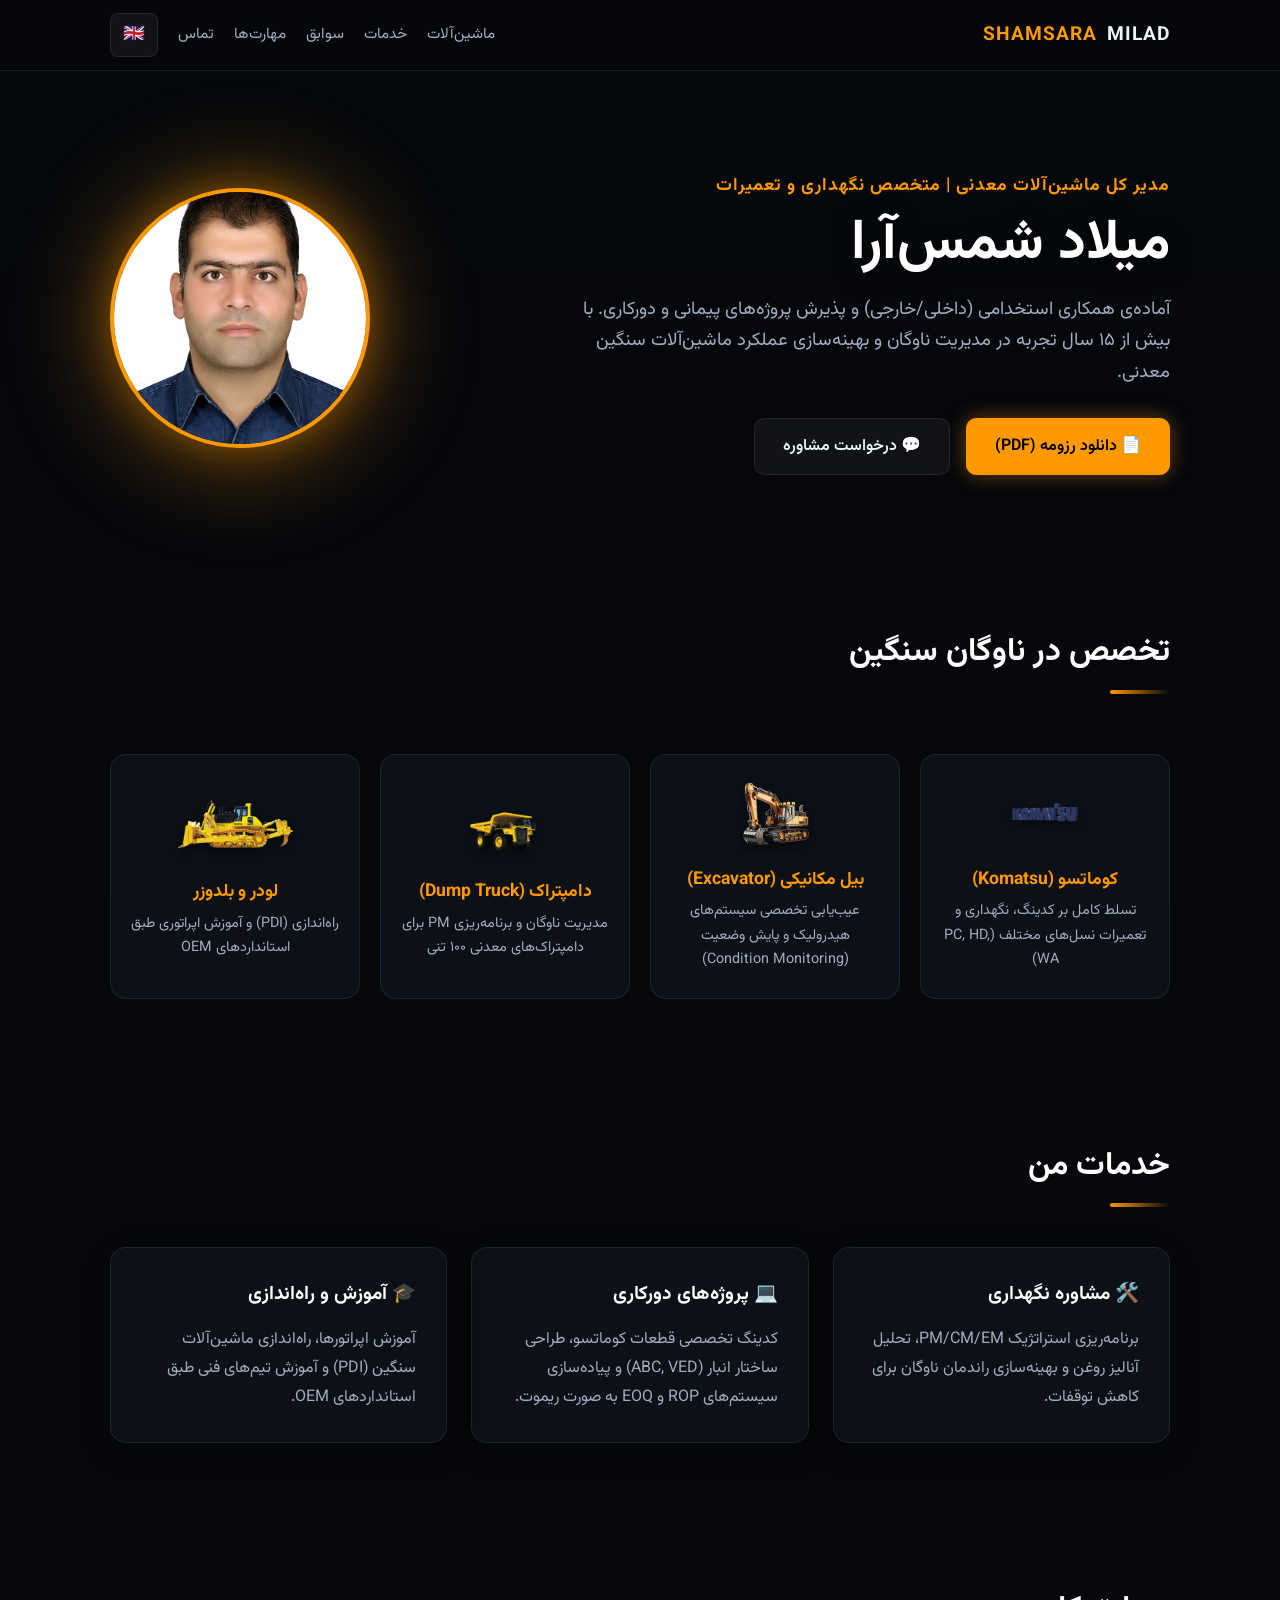
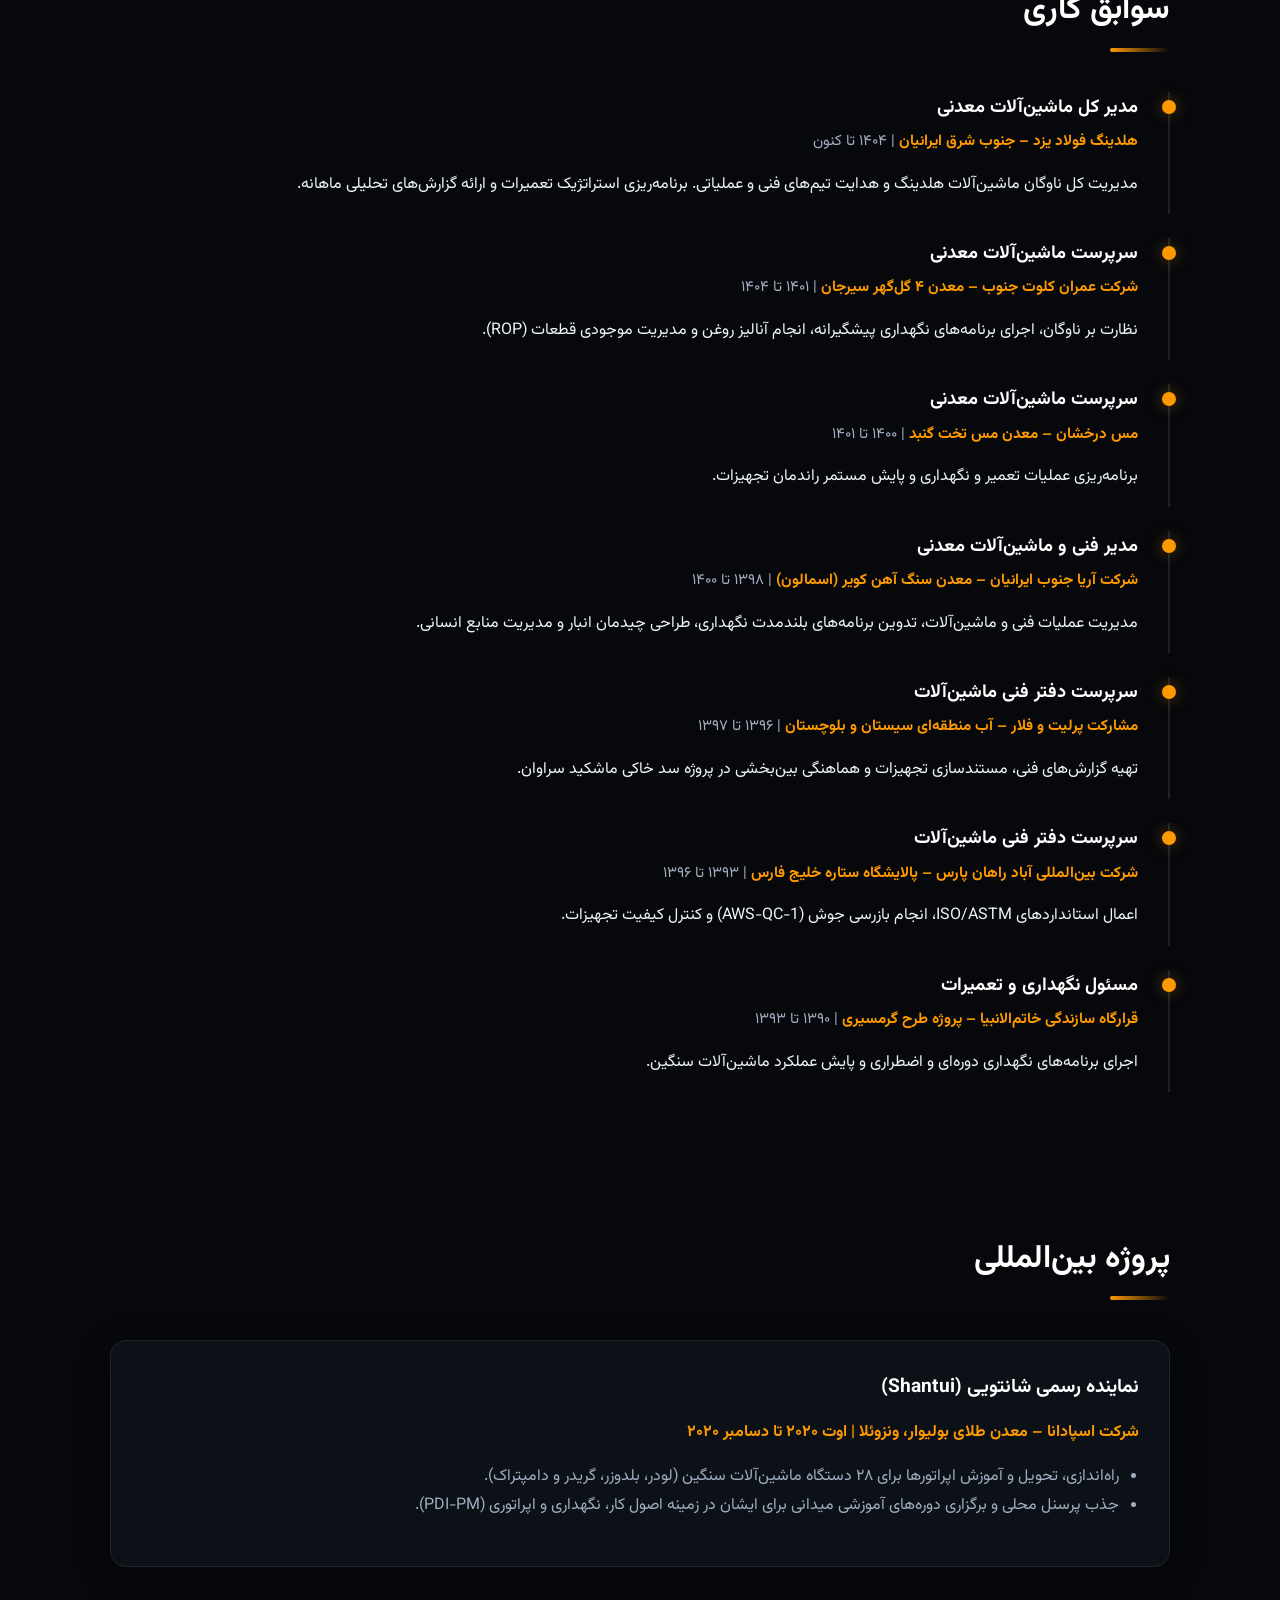
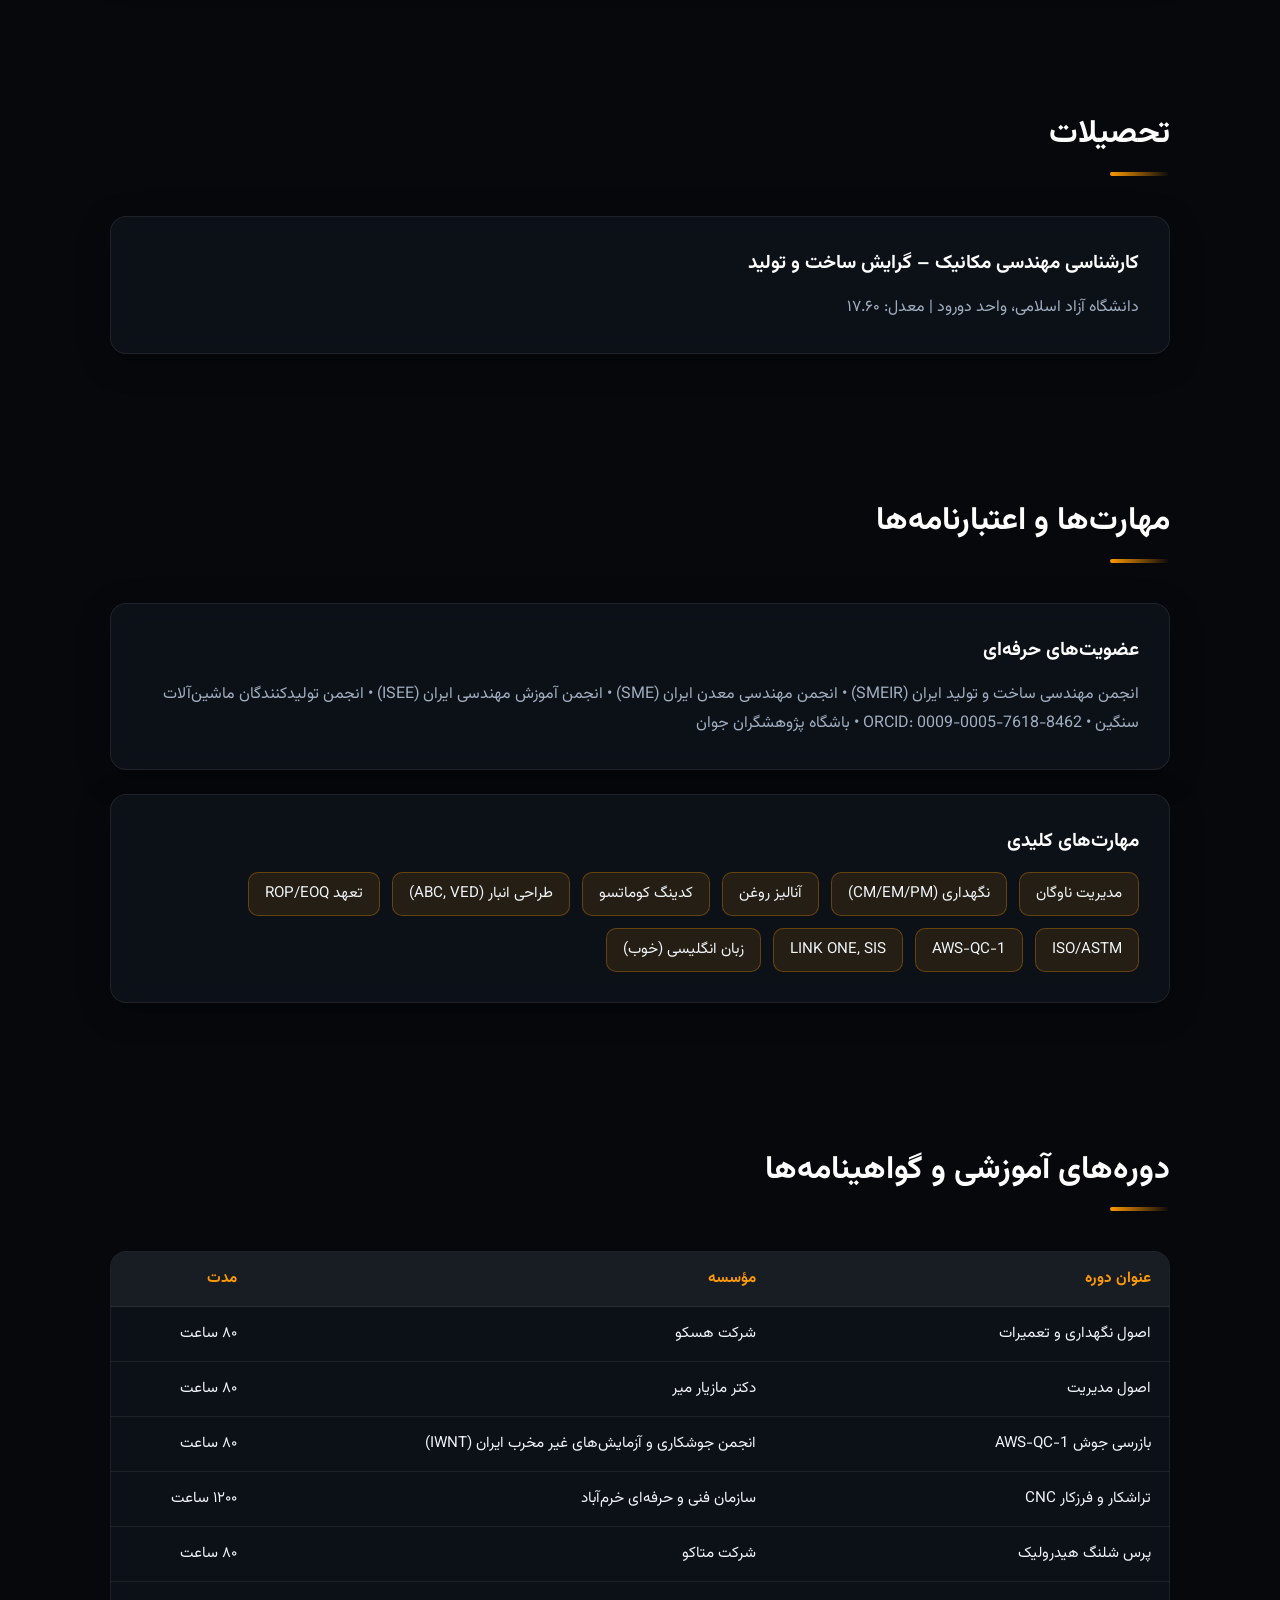
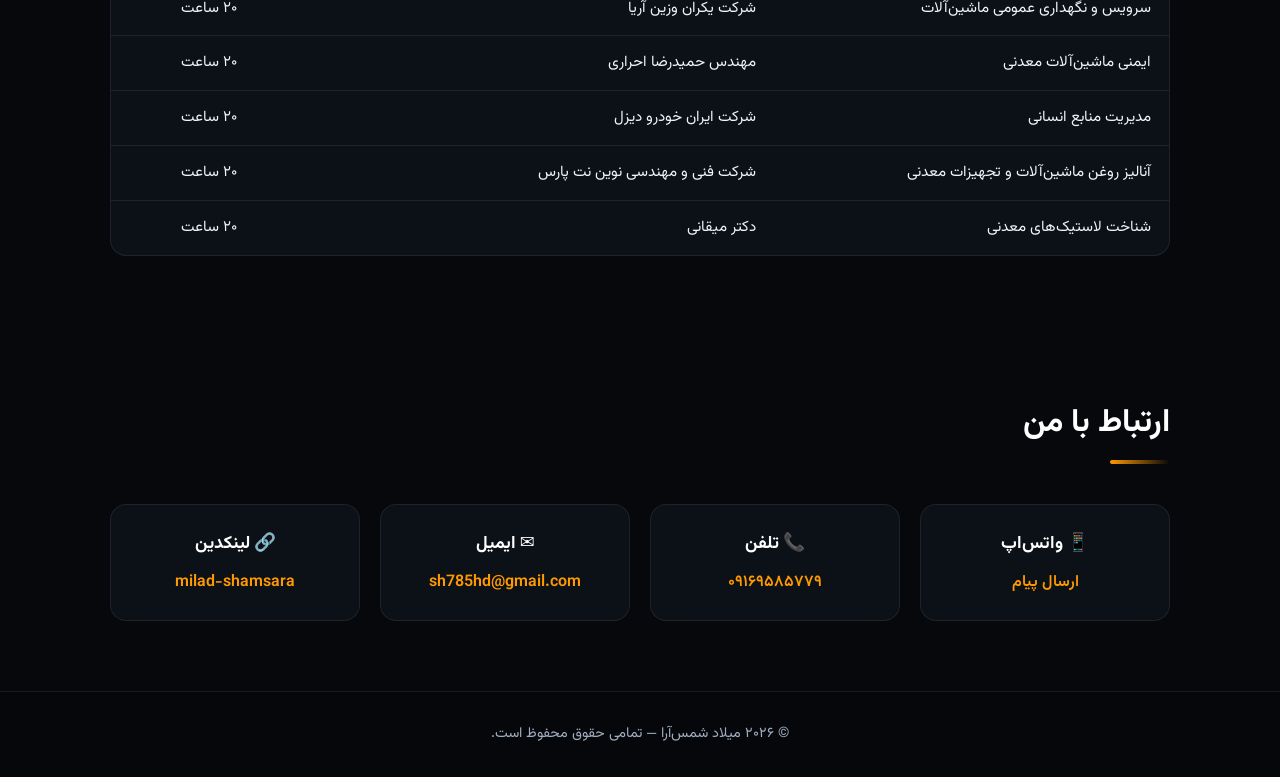
==== commit 2e886e4e: "Update index.html" ====
--- a/index.html
+++ b/index.html
@@ -27,7 +27,7 @@
   body {
     margin: 0;
     background-color: var(--bg-dark);
-    background-image: url('assets/bg-mining.jpg'); /* اگر این عکس رو نداری، این خط رو پاک کن */
+    background-image: url('assets/bg-mining.jpg');
     background-attachment: fixed;
     background-size: cover;
     background-position: center;
@@ -40,7 +40,7 @@
     content: '';
     position: fixed;
     inset: 0;
-    background: linear-gradient(180deg, rgba(6,8,12,0.8) 0%, rgba(6,8,12,0.95) 100%);
+    background: linear-gradient(180deg, rgba(6,8,12,0.85) 0%, rgba(6,8,12,0.95) 100%);
     z-index: -1;
   }
 
@@ -106,6 +106,12 @@
   .contact-card a { color: var(--accent); text-decoration: none; font-size: 1rem; font-weight: 600; }
   .contact-card a:hover { text-decoration: underline; }
 
+  .table-wrap { overflow-x: auto; border: 1px solid var(--border); border-radius: var(--radius); background: var(--card-bg); backdrop-filter: blur(10px); }
+  table { width: 100%; border-collapse: collapse; font-size: 0.95rem; }
+  th, td { padding: 14px 18px; text-align: start; border-bottom: 1px solid var(--border); }
+  th { background: rgba(255, 255, 255, 0.05); font-weight: 700; color: var(--accent); }
+  tr:last-child td { border-bottom: none; }
+
   footer { border-top: 1px solid var(--border); padding-block: 30px; color: var(--muted); font-size: 0.9rem; text-align: center; background: rgba(6, 8, 12, 0.95); }
 
   @media (max-width: 768px) {
@@ -210,6 +216,46 @@
       <p class="meta"><strong>مس درخشان – معدن مس تخت گنبد</strong> | ۱۴۰۰ تا ۱۴۰۱</p>
       <p>برنامه‌ریزی عملیات تعمیر و نگهداری و پایش مستمر راندمان تجهیزات.</p>
     </article>
+    <article class="job">
+      <h3>مدیر فنی و ماشین‌آلات معدنی</h3>
+      <p class="meta"><strong>شرکت آریا جنوب ایرانیان – معدن سنگ آهن کویر (اسمالون)</strong> | ۱۳۹۸ تا ۱۴۰۰</p>
+      <p>مدیریت عملیات فنی و ماشین‌آلات، تدوین برنامه‌های بلندمدت نگهداری، طراحی چیدمان انبار و مدیریت منابع انسانی.</p>
+    </article>
+    <article class="job">
+      <h3>سرپرست دفتر فنی ماشین‌آلات</h3>
+      <p class="meta"><strong>مشارکت پرلیت و فلار – آب منطقه‌ای سیستان و بلوچستان</strong> | ۱۳۹۶ تا ۱۳۹۷</p>
+      <p>تهیه گزارش‌های فنی، مستندسازی تجهیزات و هماهنگی بین‌بخشی در پروژه سد خاکی ماشکید سراوان.</p>
+    </article>
+    <article class="job">
+      <h3>سرپرست دفتر فنی ماشین‌آلات</h3>
+      <p class="meta"><strong>شرکت بین‌المللی آباد راهان پارس – پالایشگاه ستاره خلیج فارس</strong> | ۱۳۹۳ تا ۱۳۹۶</p>
+      <p>اعمال استانداردهای ISO/ASTM، انجام بازرسی جوش (AWS-QC-1) و کنترل کیفیت تجهیزات.</p>
+    </article>
+    <article class="job">
+      <h3>مسئول نگهداری و تعمیرات</h3>
+      <p class="meta"><strong>قرارگاه سازندگی خاتم‌الانبیا – پروژه طرح گرمسیری</strong> | ۱۳۹۰ تا ۱۳۹۳</p>
+      <p>اجرای برنامه‌های نگهداری دوره‌ای و اضطراری و پایش عملکرد ماشین‌آلات سنگین.</p>
+    </article>
+  </div>
+</section>
+
+<section class="wrap">
+  <h2>پروژه بین‌المللی</h2>
+  <div class="card">
+    <h3>نماینده رسمی شانتویی (Shantui)</h3>
+    <p class="meta" style="color: var(--accent); font-weight: bold;">شرکت اسپادانا – معدن طلای بولیوار، ونزوئلا | اوت ۲۰۲۰ تا دسامبر ۲۰۲۰</p>
+    <ul style="margin-top: 15px; padding-right: 20px; line-height: 1.8; color: var(--muted);">
+      <li>راه‌اندازی، تحویل و آموزش اپراتورها برای ۲۸ دستگاه ماشین‌آلات سنگین (لودر، بلدوزر، گریدر و دامپتراک).</li>
+      <li>جذب پرسنل محلی و برگزاری دوره‌های آموزشی میدانی برای ایشان در زمینه اصول کار، نگهداری و اپراتوری (PDI-PM).</li>
+    </ul>
+  </div>
+</section>
+
+<section class="wrap">
+  <h2>تحصیلات</h2>
+  <div class="card">
+    <h3>کارشناسی مهندسی مکانیک – گرایش ساخت و تولید</h3>
+    <p class="meta">دانشگاه آزاد اسلامی، واحد دورود | معدل: ۱۷.۶۰</p>
   </div>
 </section>
 
@@ -231,7 +277,29 @@
       <span class="skill-tag">ISO/ASTM</span>
       <span class="skill-tag">AWS-QC-1</span>
       <span class="skill-tag">LINK ONE, SIS</span>
-    </div>
+      <span class="skill-tag">زبان انگلیسی (خوب)</span>
+    </div>
+  </div>
+</section>
+
+<section class="wrap">
+  <h2>دوره‌های آموزشی و گواهینامه‌ها</h2>
+  <div class="table-wrap">
+    <table>
+      <thead><tr><th>عنوان دوره</th><th>مؤسسه</th><th>مدت</th></tr></thead>
+      <tbody>
+        <tr><td>اصول نگهداری و تعمیرات</td><td>شرکت هسکو</td><td>۸۰ ساعت</td></tr>
+        <tr><td>اصول مدیریت</td><td>دکتر مازیار میر</td><td>۸۰ ساعت</td></tr>
+        <tr><td>بازرسی جوش AWS-QC-1</td><td>انجمن جوشکاری و آزمایش‌های غیر مخرب ایران (IWNT)</td><td>۸۰ ساعت</td></tr>
+        <tr><td>تراشکار و فرزکار CNC</td><td>سازمان فنی و حرفه‌ای خرم‌آباد</td><td>۱۲۰۰ ساعت</td></tr>
+        <tr><td>پرس شلنگ هیدرولیک</td><td>شرکت متاکو</td><td>۸۰ ساعت</td></tr>
+        <tr><td>سرویس و نگهداری عمومی ماشین‌آلات</td><td>شرکت یکران وزین آریا</td><td>۲۰ ساعت</td></tr>
+        <tr><td>ایمنی ماشین‌آلات معدنی</td><td>مهندس حمیدرضا احراری</td><td>۲۰ ساعت</td></tr>
+        <tr><td>مدیریت منابع انسانی</td><td>شرکت ایران خودرو دیزل</td><td>۲۰ ساعت</td></tr>
+        <tr><td>آنالیز روغن ماشین‌آلات و تجهیزات معدنی</td><td>شرکت فنی و مهندسی نوین نت پارس</td><td>۲۰ ساعت</td></tr>
+        <tr><td>شناخت لاستیک‌های معدنی</td><td>دکتر میقانی</td><td>۲۰ ساعت</td></tr>
+      </tbody>
+    </table>
   </div>
 </section>
 
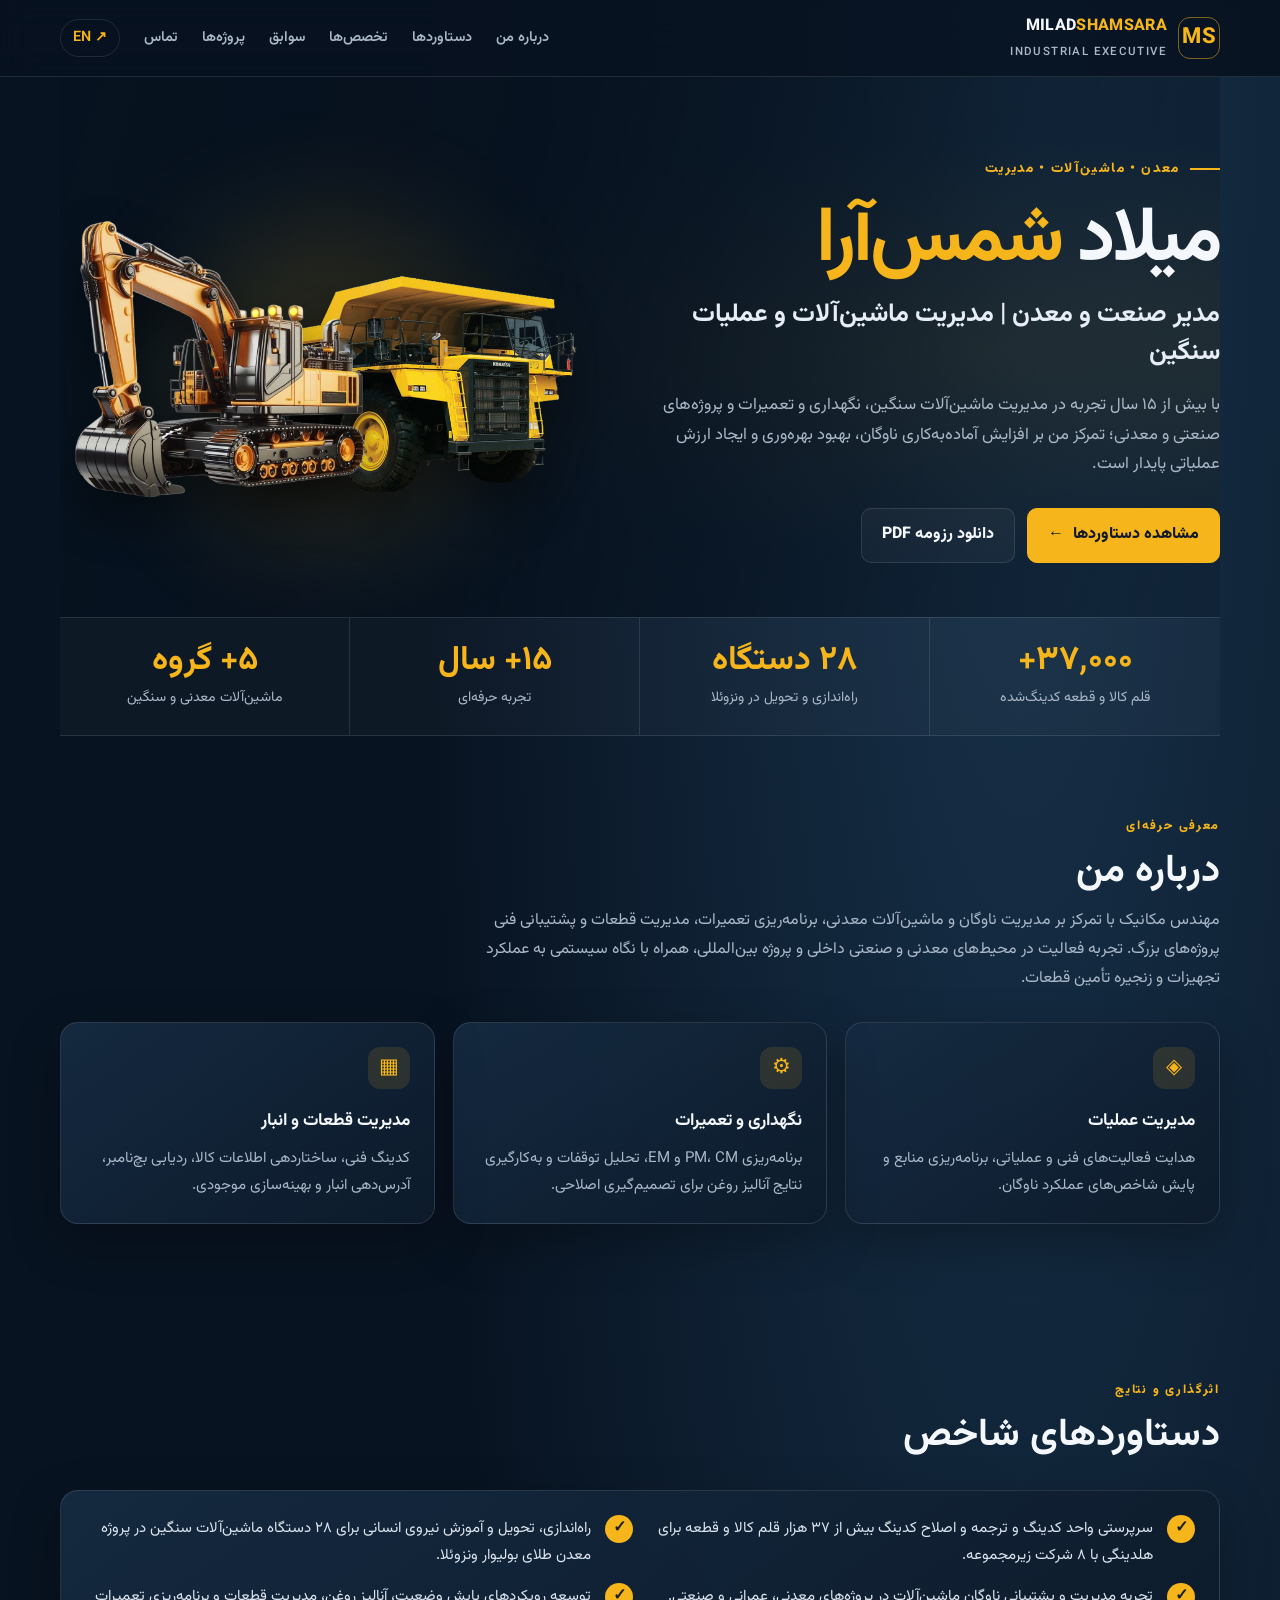
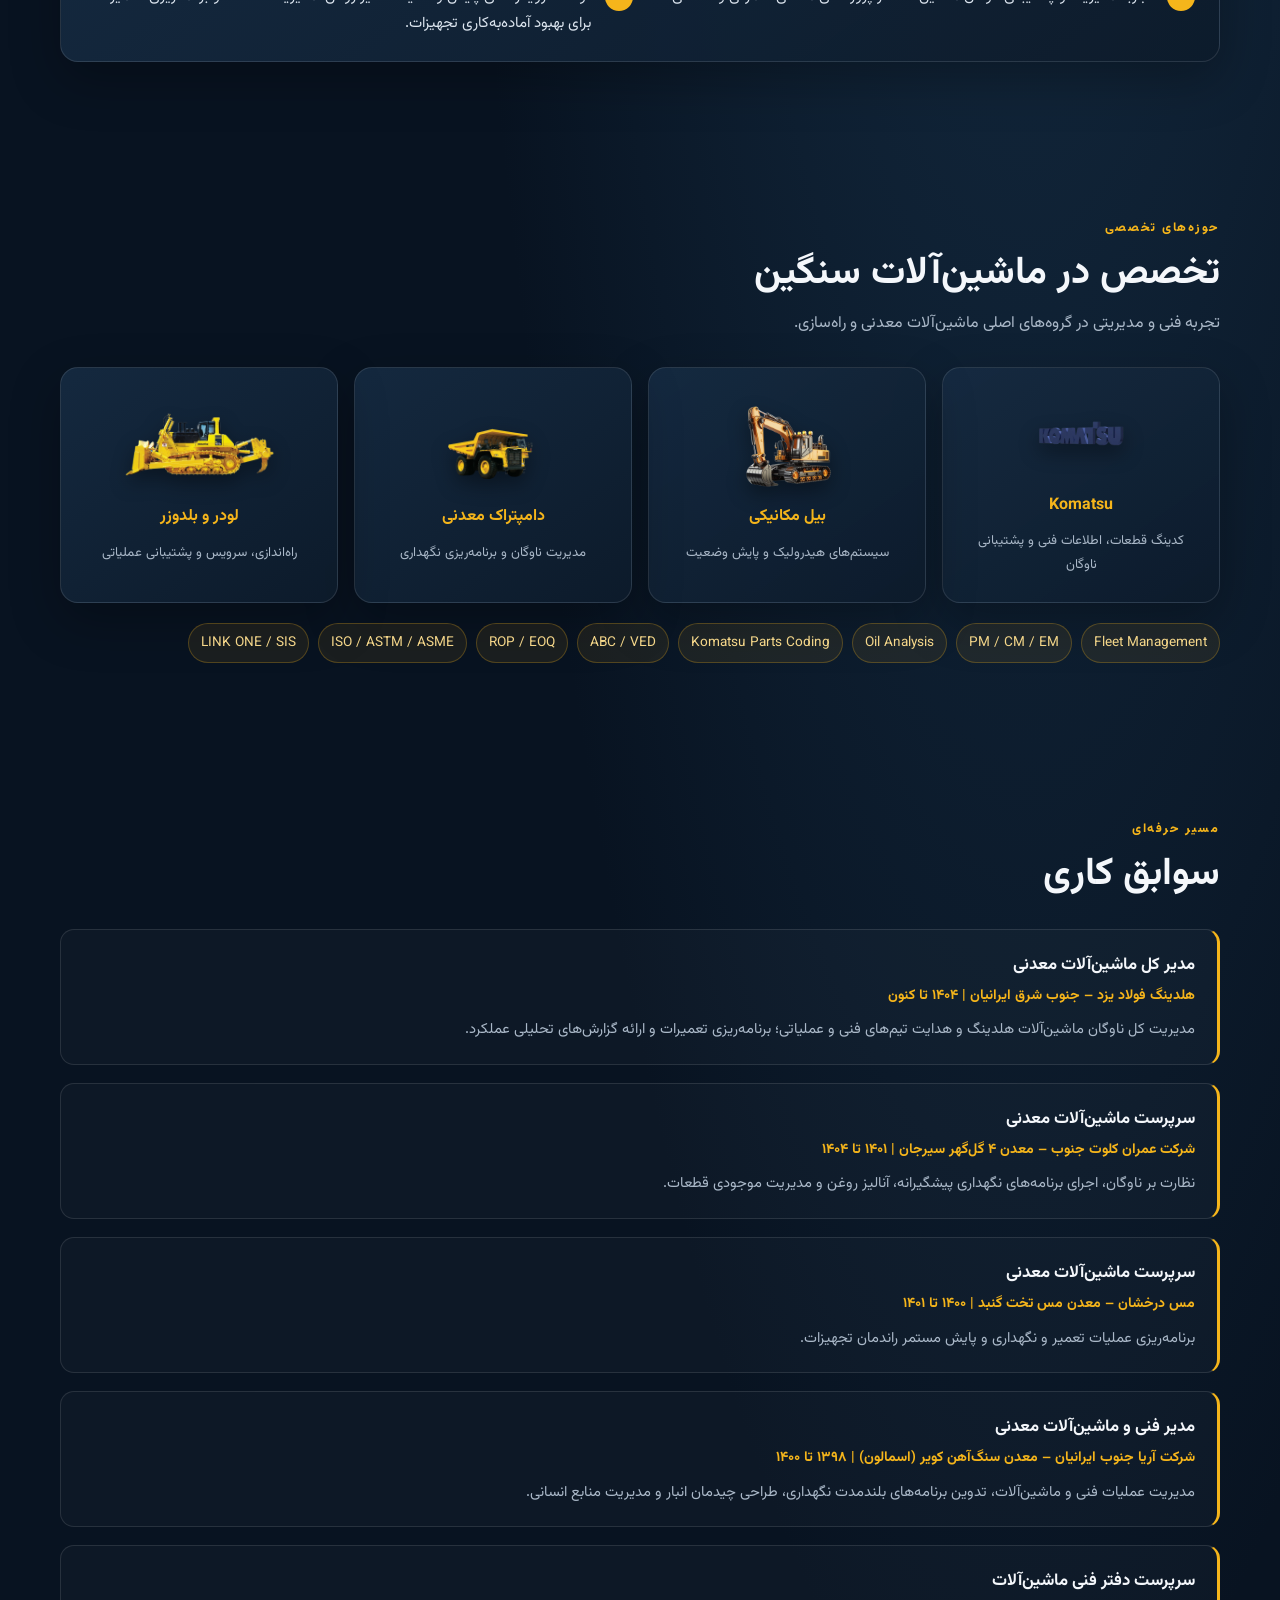
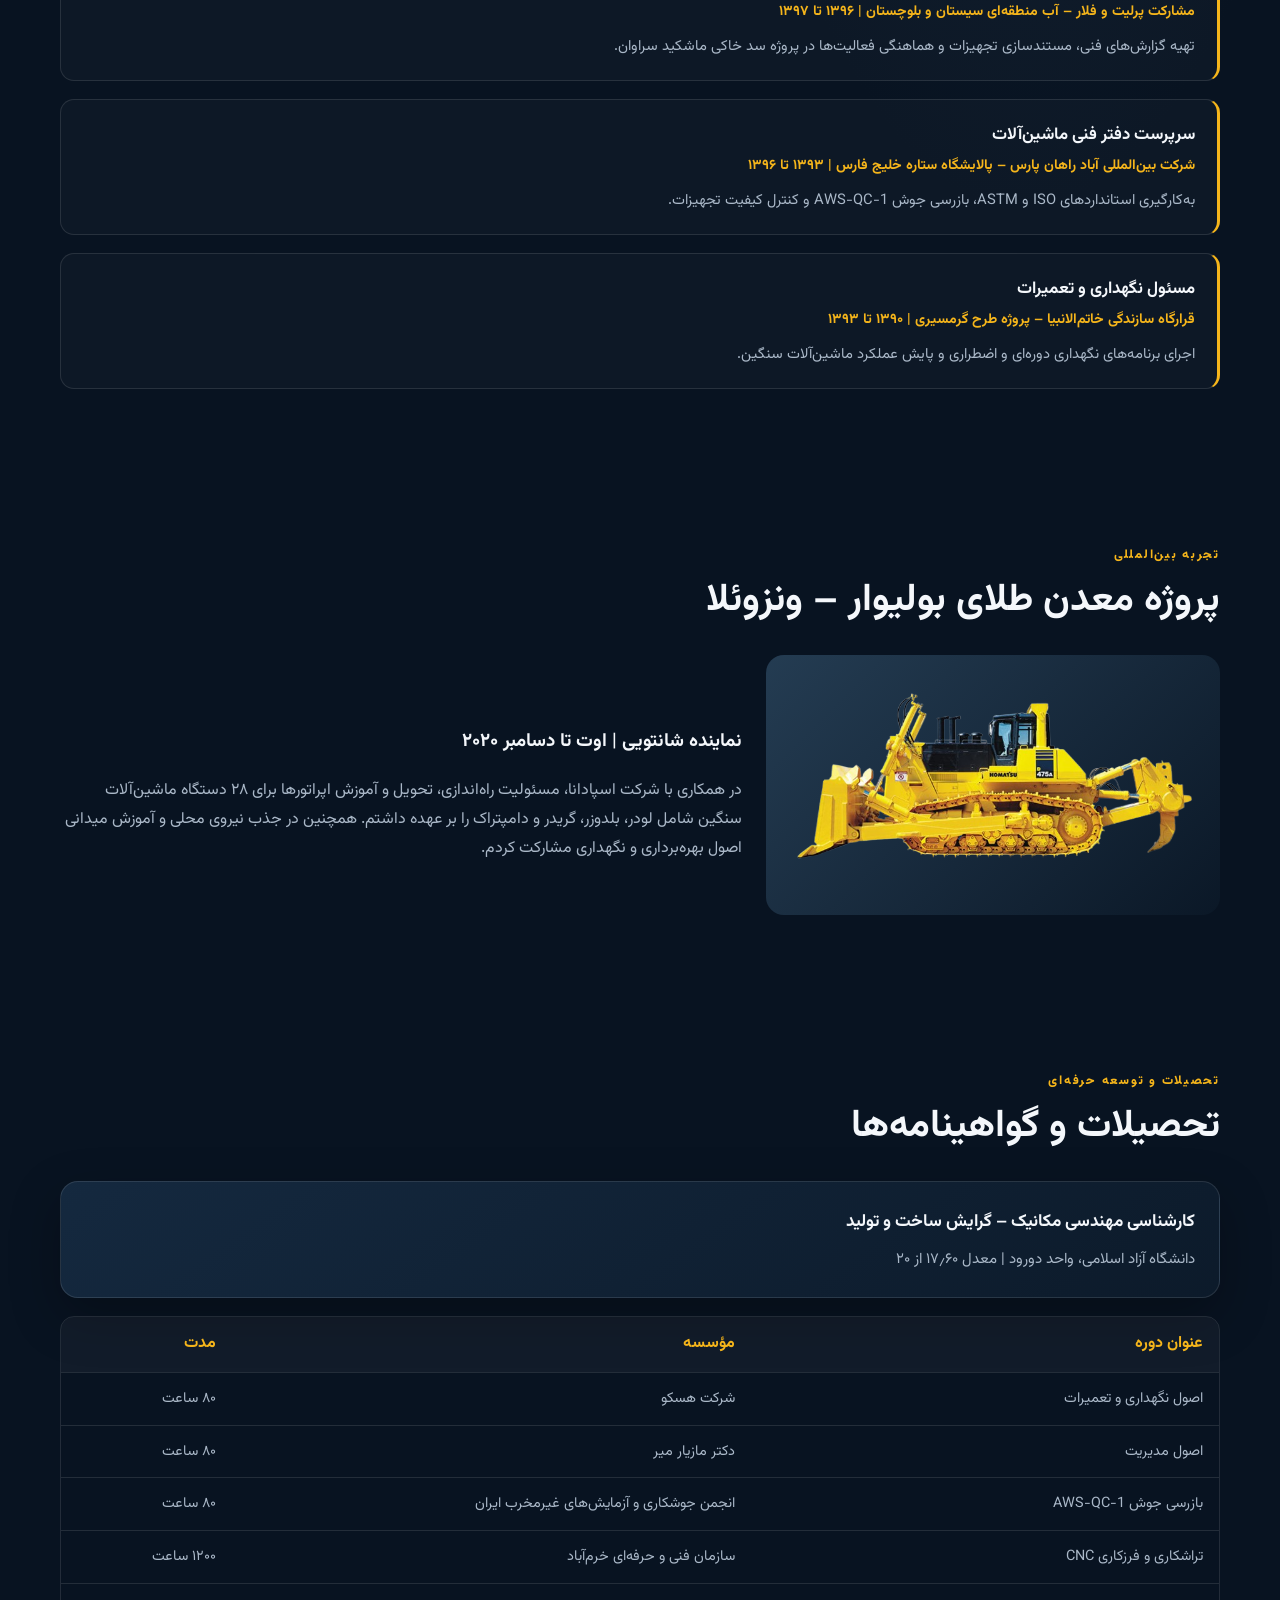
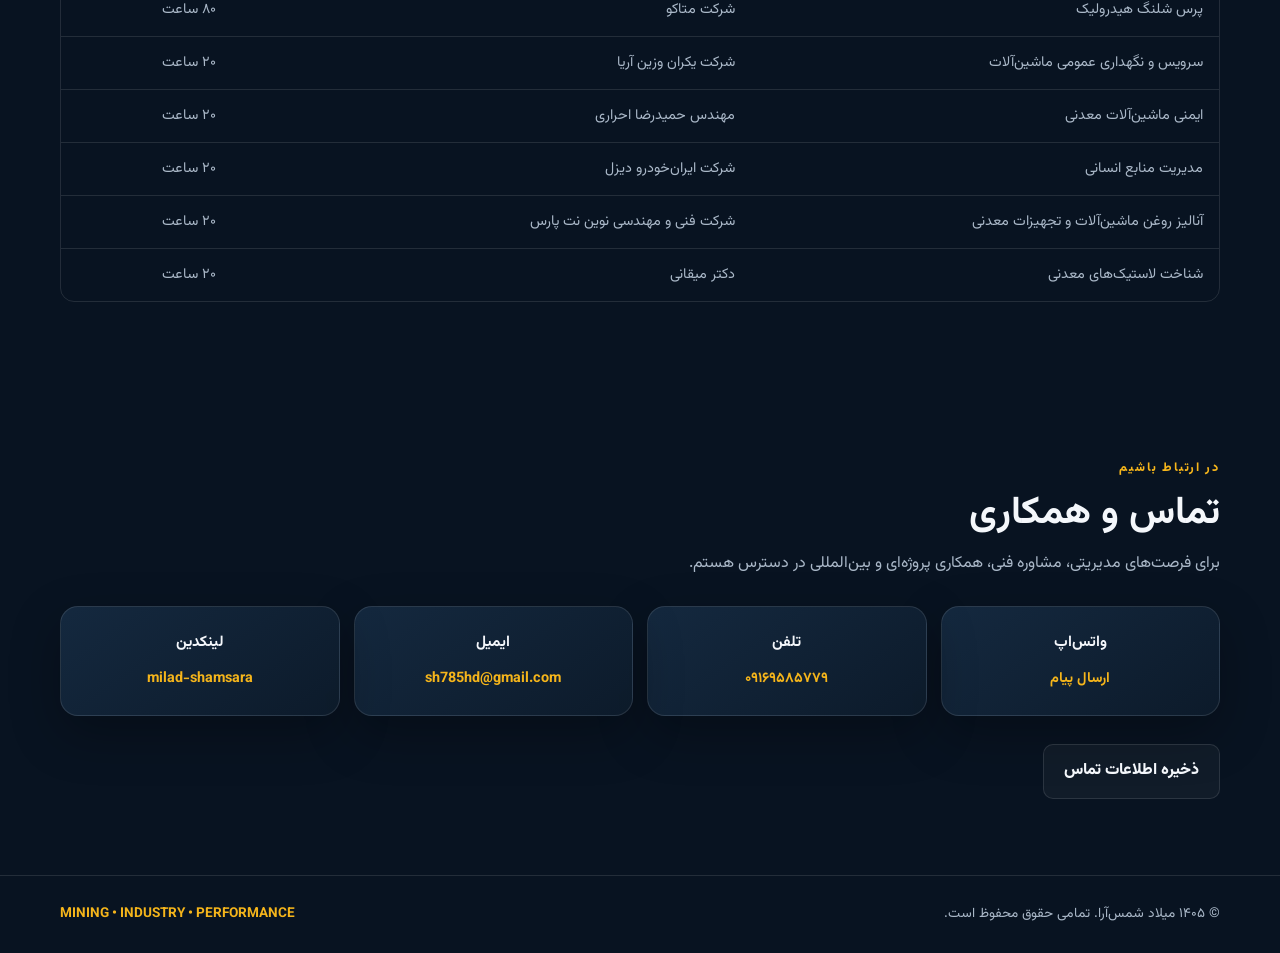
==== commit 5e4c2ccf: "Redesign personal website Redesign personal website" ====
--- a/index.html
+++ b/index.html
@@ -1,330 +1,31 @@
 <!DOCTYPE html>
 <html lang="fa" dir="rtl">
 <head>
-<meta charset="utf-8">
-<meta name="viewport" content="width=device-width, initial-scale=1">
-<meta name="google-site-verification" content="RMnz8sOB80vP1t36rzYx9Kjt8Mkm05djORfnwccTHLs" />
-<title>میلاد شمس‌آرا | مدیر ماشین‌آلات معدنی</title>
-<meta name="description" content="رزومه و خدمات میلاد شمس‌آرا، مدیر کل ماشین‌آلات معدنی. مشاوره، نگهداری، کدینگ و آموزش.">
-<link rel="preconnect" href="https://fonts.googleapis.com">
-<link rel="preconnect" href="https://fonts.gstatic.com" crossorigin>
-<link href="https://fonts.googleapis.com/css2?family=Vazirmatn:wght@400;600;700&family=Inter:wght@400;600;700&display=swap" rel="stylesheet">
-<style>
-  :root {
-    --bg-dark: #06080c;
-    --fg: #f0f4f8;
-    --muted: #a0aec0;
-    --card-bg: rgba(15, 20, 28, 0.75);
-    --border: rgba(255, 255, 255, 0.08);
-    --accent: #ff9900; 
-    --accent-glow: rgba(255, 153, 0, 0.4);
-    --radius: 16px;
-    --max: 1100px;
-  }
-  * { box-sizing: border-box; }
-  html { scroll-behavior: smooth; }
-  
-  body {
-    margin: 0;
-    background-color: var(--bg-dark);
-    background-image: url('assets/bg-mining.jpg');
-    background-attachment: fixed;
-    background-size: cover;
-    background-position: center;
-    color: var(--fg);
-    line-height: 1.7;
-    -webkit-font-smoothing: antialiased;
-    font-family: 'Vazirmatn', system-ui, sans-serif;
-  }
-  body::before {
-    content: '';
-    position: fixed;
-    inset: 0;
-    background: linear-gradient(180deg, rgba(6,8,12,0.85) 0%, rgba(6,8,12,0.95) 100%);
-    z-index: -1;
-  }
-
-  .wrap { max-width: var(--max); margin-inline: auto; padding-inline: 20px; }
-
-  .site-header { position: sticky; top: 0; z-index: 100; background: rgba(6, 8, 12, 0.85); backdrop-filter: blur(15px); border-bottom: 1px solid var(--border); }
-  .site-header .wrap { display: flex; align-items: center; justify-content: space-between; height: 70px; }
-  .brand { font-weight: 700; color: var(--fg); text-decoration: none; font-size: 1.2rem; letter-spacing: 1px; display: flex; align-items: center; gap: 10px; }
-  .brand span { color: var(--accent); }
-  .nav-links { display: flex; gap: 20px; align-items: center; flex-wrap: wrap; font-size: 0.95rem; }
-  .nav-links a { color: var(--muted); text-decoration: none; transition: 0.3s; }
-  .nav-links a:hover { color: var(--accent); }
-  .lang-switch { border: 1px solid var(--border); border-radius: 8px; padding: 6px 12px; font-weight: 600; font-size: 1.1rem; background: rgba(255,255,255,0.05); }
-
-  .hero { padding-block: 100px 80px; display: flex; align-items: center; gap: 50px; flex-wrap: wrap; justify-content: center; text-align: center; }
-  .hero-text { flex: 1; min-width: 300px; text-align: right; }
-  .hero .role { color: var(--accent); font-weight: 700; font-size: 1.1rem; margin: 0 0 10px; letter-spacing: 1px; }
-  .hero h1 { font-size: clamp(2.5rem, 6vw, 3.5rem); margin: 0 0 16px; line-height: 1.2; color: #fff; text-shadow: 0 4px 20px rgba(0,0,0,0.8); }
-  .hero .meta { color: var(--muted); margin: 0 0 30px; font-size: 1.15rem; max-width: 600px; }
-  
-  .actions { display: flex; gap: 16px; flex-wrap: wrap; margin-top: 30px; justify-content: flex-start; }
-  .btn { display: inline-block; padding: 14px 28px; border-radius: 10px; border: 1px solid var(--border); text-decoration: none; color: var(--fg); font-weight: 600; font-size: 1rem; transition: 0.3s; background: rgba(255,255,255,0.05); backdrop-filter: blur(10px); }
-  .btn.primary { background: var(--accent); border-color: var(--accent); color: #000; box-shadow: 0 0 20px var(--accent-glow); }
-  .btn:hover { transform: translateY(-3px); box-shadow: 0 10px 25px rgba(0,0,0,0.4); }
-  .btn.primary:hover { box-shadow: 0 0 35px var(--accent-glow); background: #e68a00; }
-
-  .hero-image { position: relative; }
-  .hero-image img { width: 260px; height: 260px; border-radius: 50%; object-fit: cover; border: 4px solid var(--accent); box-shadow: 0 0 40px var(--accent-glow); position: relative; z-index: 2; background-color: #1a1d24; }
-  .hero-image::before { content: ''; position: absolute; inset: -15px; border-radius: 50%; background: var(--accent); filter: blur(50px); opacity: 0.3; z-index: 1; }
-
-  section { padding-block: 70px; }
-  h2 { font-size: 2rem; margin: 0 0 40px; position: relative; display: inline-block; color: #fff; }
-  h2::after { content: ""; display: block; width: 60px; height: 4px; background: linear-gradient(90deg, var(--accent), transparent); border-radius: 2px; margin-top: 10px; }
-  
-  .grid { display: grid; grid-template-columns: repeat(auto-fill, minmax(320px, 1fr)); gap: 24px; }
-  .card { background: var(--card-bg); border: 1px solid var(--border); border-radius: var(--radius); padding: 30px; transition: 0.4s; backdrop-filter: blur(12px); box-shadow: 0 8px 32px rgba(0,0,0,0.3); }
-  .card:hover { border-color: rgba(255, 153, 0, 0.5); transform: translateY(-5px); box-shadow: 0 15px 40px rgba(0,0,0,0.5); }
-  .card h3 { margin: 0 0 15px; font-size: 1.2rem; display: flex; align-items: center; gap: 10px; color: #fff; }
-  .card p { margin: 0; color: var(--muted); font-size: 1rem; line-height: 1.8; }
-
-  .machine-grid { display: grid; grid-template-columns: repeat(auto-fit, minmax(200px, 1fr)); gap: 20px; margin-top: 20px; }
-  .machine-item { text-align: center; padding: 25px 20px; background: var(--card-bg); border: 1px solid var(--border); border-radius: var(--radius); backdrop-filter: blur(10px); transition: 0.3s; display: flex; flex-direction: column; align-items: center; justify-content: center; }
-  .machine-item:hover { border-color: var(--accent); transform: scale(1.05); }
-  .machine-item img { height: 70px; object-fit: contain; margin-bottom: 15px; filter: drop-shadow(0 4px 6px rgba(0,0,0,0.5)); }
-  .machine-item h4 { margin: 0 0 5px; color: var(--accent); font-size: 1.1rem; }
-  .machine-item p { margin: 0; font-size: 0.9rem; color: var(--muted); }
-
-  .timeline { display: grid; gap: 24px; }
-  .job { position: relative; padding-right: 30px; border-right: 2px solid rgba(255,255,255,0.1); }
-  .job::before { content: ""; position: absolute; right: -8px; top: 8px; width: 14px; height: 14px; border-radius: 50%; background: var(--accent); box-shadow: 0 0 15px var(--accent-glow); }
-  .job h3 { margin: 0 0 6px; font-size: 1.15rem; color: #fff; }
-  .job .meta { color: var(--muted); font-size: 0.95rem; margin: 0 0 10px; }
-  .job .meta strong { color: var(--accent); }
-
-  .skills-list { display: flex; flex-wrap: wrap; gap: 12px; }
-  .skill-tag { background: rgba(255, 153, 0, 0.1); border: 1px solid rgba(255, 153, 0, 0.3); padding: 8px 16px; border-radius: 10px; font-size: 0.95rem; color: var(--fg); transition: 0.3s; }
-  .skill-tag:hover { background: var(--accent); color: #000; transform: translateY(-2px); box-shadow: 0 5px 15px var(--accent-glow); }
-
-  .contact-grid { display: grid; grid-template-columns: repeat(auto-fill, minmax(220px, 1fr)); gap: 20px; }
-  .contact-card { background: var(--card-bg); border: 1px solid var(--border); border-radius: var(--radius); padding: 24px; text-align: center; transition: 0.3s; backdrop-filter: blur(10px); }
-  .contact-card:hover { border-color: var(--accent); transform: translateY(-5px); }
-  .contact-card h3 { margin: 0 0 10px; font-size: 1.1rem; color: #fff; }
-  .contact-card a { color: var(--accent); text-decoration: none; font-size: 1rem; font-weight: 600; }
-  .contact-card a:hover { text-decoration: underline; }
-
-  .table-wrap { overflow-x: auto; border: 1px solid var(--border); border-radius: var(--radius); background: var(--card-bg); backdrop-filter: blur(10px); }
-  table { width: 100%; border-collapse: collapse; font-size: 0.95rem; }
-  th, td { padding: 14px 18px; text-align: start; border-bottom: 1px solid var(--border); }
-  th { background: rgba(255, 255, 255, 0.05); font-weight: 700; color: var(--accent); }
-  tr:last-child td { border-bottom: none; }
-
-  footer { border-top: 1px solid var(--border); padding-block: 30px; color: var(--muted); font-size: 0.9rem; text-align: center; background: rgba(6, 8, 12, 0.95); }
-
-  @media (max-width: 768px) {
-    .hero { padding-block: 50px; }
-    .hero-text { text-align: center; }
-    .actions { justify-content: center; }
-    .hero-image img { width: 200px; height: 200px; }
-    .job { padding-right: 20px; }
-  }
-</style>
+<meta charset="utf-8"><meta name="viewport" content="width=device-width, initial-scale=1">
+<title>میلاد شمس‌آرا | مدیریت ماشین‌آلات و عملیات معدنی</title>
+<meta name="description" content="میلاد شمس‌آرا؛ مدیر ماشین‌آلات و متخصص مدیریت ناوگان، نگهداری و تعمیرات، کدینگ قطعات و پروژه‌های معدنی.">
+<meta name="theme-color" content="#081321"><meta property="og:type" content="website"><meta property="og:title" content="میلاد شمس‌آرا | مدیر صنعت و معدن"><meta property="og:description" content="مدیریت ماشین‌آلات سنگین، تعمیرات و نگهداری و بهبود عملکرد عملیات معدنی."><meta property="og:url" content="https://miladshamsara.github.io/">
+<link rel="canonical" href="https://miladshamsara.github.io/"><link rel="stylesheet" href="assets/style.css">
 </head>
 <body>
-
-<header class="site-header">
-  <div class="wrap">
-    <a class="brand" href="#">MILAD<span>SHAMSARA</span></a>
-    <nav class="nav-links">
-      <a href="#machines">ماشین‌آلات</a>
-      <a href="#services">خدمات</a>
-      <a href="#experience">سوابق</a>
-      <a href="#skills">مهارت‌ها</a>
-      <a href="#contact">تماس</a>
-      <a class="lang-switch" href="en/" title="English">🇬🇧</a>
-    </nav>
-  </div>
-</header>
-
-<section class="hero wrap">
-  <div class="hero-text">
-    <p class="role">مدیر کل ماشین‌آلات معدنی | متخصص نگهداری و تعمیرات</p>
-    <h1>میلاد شمس‌آرا</h1>
-    <p class="meta">آماده‌ی همکاری استخدامی (داخلی/خارجی) و پذیرش پروژه‌های پیمانی و دورکاری. با بیش از ۱۵ سال تجربه در مدیریت ناوگان و بهینه‌سازی عملکرد ماشین‌آلات سنگین معدنی.</p>
-    <div class="actions">
-      <a class="btn primary" href="assets/resume-fa.pdf" download>📄 دانلود رزومه (PDF)</a>
-      <a class="btn" href="https://wa.me/989169585779" target="_blank">💬 درخواست مشاوره</a>
-    </div>
-  </div>
-  <div class="hero-image">
-    <img src="assets/profile.jpg" alt="میلاد شمس‌آرا">
-  </div>
-</section>
-
-<section id="machines" class="wrap">
-  <h2>تخصص در ناوگان سنگین</h2>
-  <div class="machine-grid">
-    <div class="machine-item">
-      <img src="assets/komatsu-logo.png" alt="Komatsu">
-      <h4>کوماتسو (Komatsu)</h4>
-      <p>تسلط کامل بر کدینگ، نگهداری و تعمیرات نسل‌های مختلف (PC, HD, WA)</p>
-    </div>
-    <div class="machine-item">
-      <img src="assets/excavator.png" alt="Excavator">
-      <h4>بیل مکانیکی (Excavator)</h4>
-      <p>عیب‌یابی تخصصی سیستم‌های هیدرولیک و پایش وضعیت (Condition Monitoring)</p>
-    </div>
-    <div class="machine-item">
-      <img src="assets/dump-truck.png" alt="Dump Truck">
-      <h4>دامپتراک (Dump Truck)</h4>
-      <p>مدیریت ناوگان و برنامه‌ریزی PM برای دامپتراک‌های معدنی ۱۰۰ تنی</p>
-    </div>
-    <div class="machine-item">
-      <img src="assets/loader.png" alt="Loader">
-      <h4>لودر و بلدوزر</h4>
-      <p>راه‌اندازی (PDI) و آموزش اپراتوری طبق استانداردهای OEM</p>
-    </div>
-  </div>
-</section>
-
-<section id="services" class="wrap">
-  <h2>خدمات من</h2>
-  <div class="grid">
-    <div class="card">
-      <h3>🛠️ مشاوره نگهداری</h3>
-      <p>برنامه‌ریزی استراتژیک PM/CM/EM، تحلیل آنالیز روغن و بهینه‌سازی راندمان ناوگان برای کاهش توقفات.</p>
-    </div>
-    <div class="card">
-      <h3>💻 پروژه‌های دورکاری</h3>
-      <p>کدینگ تخصصی قطعات کوماتسو، طراحی ساختار انبار (ABC, VED) و پیاده‌سازی سیستم‌های ROP و EOQ به صورت ریموت.</p>
-    </div>
-    <div class="card">
-      <h3>🎓 آموزش و راه‌اندازی</h3>
-      <p>آموزش اپراتورها، راه‌اندازی ماشین‌آلات سنگین (PDI) و آموزش تیم‌های فنی طبق استانداردهای OEM.</p>
-    </div>
-  </div>
-</section>
-
-<section id="experience" class="wrap">
-  <h2>سوابق کاری</h2>
-  <div class="timeline">
-    <article class="job">
-      <h3>مدیر کل ماشین‌آلات معدنی</h3>
-      <p class="meta"><strong>هلدینگ فولاد یزد – جنوب شرق ایرانیان</strong> | ۱۴۰۴ تا کنون</p>
-      <p>مدیریت کل ناوگان ماشین‌آلات هلدینگ و هدایت تیم‌های فنی و عملیاتی. برنامه‌ریزی استراتژیک تعمیرات و ارائه گزارش‌های تحلیلی ماهانه.</p>
-    </article>
-    <article class="job">
-      <h3>سرپرست ماشین‌آلات معدنی</h3>
-      <p class="meta"><strong>شرکت عمران کلوت جنوب – معدن ۴ گل‌گهر سیرجان</strong> | ۱۴۰۱ تا ۱۴۰۴</p>
-      <p>نظارت بر ناوگان، اجرای برنامه‌های نگهداری پیشگیرانه، انجام آنالیز روغن و مدیریت موجودی قطعات (ROP).</p>
-    </article>
-    <article class="job">
-      <h3>سرپرست ماشین‌آلات معدنی</h3>
-      <p class="meta"><strong>مس درخشان – معدن مس تخت گنبد</strong> | ۱۴۰۰ تا ۱۴۰۱</p>
-      <p>برنامه‌ریزی عملیات تعمیر و نگهداری و پایش مستمر راندمان تجهیزات.</p>
-    </article>
-    <article class="job">
-      <h3>مدیر فنی و ماشین‌آلات معدنی</h3>
-      <p class="meta"><strong>شرکت آریا جنوب ایرانیان – معدن سنگ آهن کویر (اسمالون)</strong> | ۱۳۹۸ تا ۱۴۰۰</p>
-      <p>مدیریت عملیات فنی و ماشین‌آلات، تدوین برنامه‌های بلندمدت نگهداری، طراحی چیدمان انبار و مدیریت منابع انسانی.</p>
-    </article>
-    <article class="job">
-      <h3>سرپرست دفتر فنی ماشین‌آلات</h3>
-      <p class="meta"><strong>مشارکت پرلیت و فلار – آب منطقه‌ای سیستان و بلوچستان</strong> | ۱۳۹۶ تا ۱۳۹۷</p>
-      <p>تهیه گزارش‌های فنی، مستندسازی تجهیزات و هماهنگی بین‌بخشی در پروژه سد خاکی ماشکید سراوان.</p>
-    </article>
-    <article class="job">
-      <h3>سرپرست دفتر فنی ماشین‌آلات</h3>
-      <p class="meta"><strong>شرکت بین‌المللی آباد راهان پارس – پالایشگاه ستاره خلیج فارس</strong> | ۱۳۹۳ تا ۱۳۹۶</p>
-      <p>اعمال استانداردهای ISO/ASTM، انجام بازرسی جوش (AWS-QC-1) و کنترل کیفیت تجهیزات.</p>
-    </article>
-    <article class="job">
-      <h3>مسئول نگهداری و تعمیرات</h3>
-      <p class="meta"><strong>قرارگاه سازندگی خاتم‌الانبیا – پروژه طرح گرمسیری</strong> | ۱۳۹۰ تا ۱۳۹۳</p>
-      <p>اجرای برنامه‌های نگهداری دوره‌ای و اضطراری و پایش عملکرد ماشین‌آلات سنگین.</p>
-    </article>
-  </div>
-</section>
-
-<section class="wrap">
-  <h2>پروژه بین‌المللی</h2>
-  <div class="card">
-    <h3>نماینده رسمی شانتویی (Shantui)</h3>
-    <p class="meta" style="color: var(--accent); font-weight: bold;">شرکت اسپادانا – معدن طلای بولیوار، ونزوئلا | اوت ۲۰۲۰ تا دسامبر ۲۰۲۰</p>
-    <ul style="margin-top: 15px; padding-right: 20px; line-height: 1.8; color: var(--muted);">
-      <li>راه‌اندازی، تحویل و آموزش اپراتورها برای ۲۸ دستگاه ماشین‌آلات سنگین (لودر، بلدوزر، گریدر و دامپتراک).</li>
-      <li>جذب پرسنل محلی و برگزاری دوره‌های آموزشی میدانی برای ایشان در زمینه اصول کار، نگهداری و اپراتوری (PDI-PM).</li>
-    </ul>
-  </div>
-</section>
-
-<section class="wrap">
-  <h2>تحصیلات</h2>
-  <div class="card">
-    <h3>کارشناسی مهندسی مکانیک – گرایش ساخت و تولید</h3>
-    <p class="meta">دانشگاه آزاد اسلامی، واحد دورود | معدل: ۱۷.۶۰</p>
-  </div>
-</section>
-
-<section id="skills" class="wrap">
-  <h2>مهارت‌ها و اعتبارنامه‌ها</h2>
-  <div class="card" style="margin-bottom: 24px;">
-    <h3>عضویت‌های حرفه‌ای</h3>
-    <p>انجمن مهندسی ساخت و تولید ایران (SMEIR) • انجمن مهندسی معدن ایران (SME) • انجمن آموزش مهندسی ایران (ISEE) • انجمن تولیدکنندگان ماشین‌آلات سنگین • ORCID: 0009-0005-7618-8462 • باشگاه پژوهشگران جوان</p>
-  </div>
-  <div class="card">
-    <h3>مهارت‌های کلیدی</h3>
-    <div class="skills-list">
-      <span class="skill-tag">مدیریت ناوگان</span>
-      <span class="skill-tag">نگهداری (CM/EM/PM)</span>
-      <span class="skill-tag">آنالیز روغن</span>
-      <span class="skill-tag">کدینگ کوماتسو</span>
-      <span class="skill-tag">طراحی انبار (ABC, VED)</span>
-      <span class="skill-tag">تعهد ROP/EOQ</span>
-      <span class="skill-tag">ISO/ASTM</span>
-      <span class="skill-tag">AWS-QC-1</span>
-      <span class="skill-tag">LINK ONE, SIS</span>
-      <span class="skill-tag">زبان انگلیسی (خوب)</span>
-    </div>
-  </div>
-</section>
-
-<section class="wrap">
-  <h2>دوره‌های آموزشی و گواهینامه‌ها</h2>
-  <div class="table-wrap">
-    <table>
-      <thead><tr><th>عنوان دوره</th><th>مؤسسه</th><th>مدت</th></tr></thead>
-      <tbody>
-        <tr><td>اصول نگهداری و تعمیرات</td><td>شرکت هسکو</td><td>۸۰ ساعت</td></tr>
-        <tr><td>اصول مدیریت</td><td>دکتر مازیار میر</td><td>۸۰ ساعت</td></tr>
-        <tr><td>بازرسی جوش AWS-QC-1</td><td>انجمن جوشکاری و آزمایش‌های غیر مخرب ایران (IWNT)</td><td>۸۰ ساعت</td></tr>
-        <tr><td>تراشکار و فرزکار CNC</td><td>سازمان فنی و حرفه‌ای خرم‌آباد</td><td>۱۲۰۰ ساعت</td></tr>
-        <tr><td>پرس شلنگ هیدرولیک</td><td>شرکت متاکو</td><td>۸۰ ساعت</td></tr>
-        <tr><td>سرویس و نگهداری عمومی ماشین‌آلات</td><td>شرکت یکران وزین آریا</td><td>۲۰ ساعت</td></tr>
-        <tr><td>ایمنی ماشین‌آلات معدنی</td><td>مهندس حمیدرضا احراری</td><td>۲۰ ساعت</td></tr>
-        <tr><td>مدیریت منابع انسانی</td><td>شرکت ایران خودرو دیزل</td><td>۲۰ ساعت</td></tr>
-        <tr><td>آنالیز روغن ماشین‌آلات و تجهیزات معدنی</td><td>شرکت فنی و مهندسی نوین نت پارس</td><td>۲۰ ساعت</td></tr>
-        <tr><td>شناخت لاستیک‌های معدنی</td><td>دکتر میقانی</td><td>۲۰ ساعت</td></tr>
-      </tbody>
-    </table>
-  </div>
-</section>
-
-<section id="contact" class="wrap">
-  <h2>ارتباط با من</h2>
-  <div class="contact-grid">
-    <div class="contact-card">
-      <h3>📱 واتس‌اپ</h3>
-      <a href="https://wa.me/989169585779" target="_blank">ارسال پیام</a>
-    </div>
-    <div class="contact-card">
-      <h3>📞 تلفن</h3>
-      <a href="tel:+989169585779">۰۹۱۶۹۵۸۵۷۷۹</a>
-    </div>
-    <div class="contact-card">
-      <h3>✉️ ایمیل</h3>
-      <a href="mailto:sh785hd@gmail.com">sh785hd@gmail.com</a>
-    </div>
-    <div class="contact-card">
-      <h3>🔗 لینکدین</h3>
-      <a href="https://www.linkedin.com/in/milad-shamsara" target="_blank">milad-shamsara</a>
-    </div>
-  </div>
-</section>
-
-<footer>© ۲۰۲۶ میلاد شمس‌آرا — تمامی حقوق محفوظ است.</footer>
-</body>
-</html>
+<header class="site-header"><div class="container header-inner"><a class="brand" href="#top"><span class="brand-mark">MS</span><span class="brand-name">MILAD<span>SHAMSARA</span><small>INDUSTRIAL EXECUTIVE</small></span></a><nav class="nav" aria-label="ناوبری اصلی"><a href="#about">درباره من</a><a href="#achievements">دستاوردها</a><a href="#expertise">تخصص‌ها</a><a href="#experience">سوابق</a><a href="#projects">پروژه‌ها</a><a href="#contact">تماس</a><a class="lang" href="en/" lang="en" dir="ltr">EN ↗</a></nav></div></header>
+<main id="top">
+<section class="hero container"><div class="hero-copy"><span class="eyebrow">معدن • ماشین‌آلات • مدیریت</span><h1>میلاد <span>شمس‌آرا</span></h1><h2>مدیر صنعت و معدن | مدیریت ماشین‌آلات و عملیات سنگین</h2><p class="lead">با بیش از ۱۵ سال تجربه در مدیریت ماشین‌آلات سنگین، نگهداری و تعمیرات و پروژه‌های صنعتی و معدنی؛ تمرکز من بر افزایش آماده‌به‌کاری ناوگان، بهبود بهره‌وری و ایجاد ارزش عملیاتی پایدار است.</p><div class="hero-actions"><a class="btn btn-primary" href="#achievements">مشاهده دستاوردها <span>←</span></a><a class="btn btn-secondary" href="assets/resume-fa.pdf" download>دانلود رزومه PDF</a></div></div><div class="hero-visual" aria-label="ماشین‌آلات سنگین معدنی"><img class="hero-truck" src="assets/dump-truck.png" alt="دامپتراک معدنی"><img class="hero-excavator" src="assets/excavator.png" alt="بیل مکانیکی معدنی"></div></section>
+<section class="metrics container" aria-label="دستاوردهای شاخص"><div class="metric"><strong>۳۷٬۰۰۰+</strong><span>قلم کالا و قطعه کدینگ‌شده</span></div><div class="metric"><strong>۲۸ دستگاه</strong><span>راه‌اندازی و تحویل در ونزوئلا</span></div><div class="metric"><strong>۱۵+ سال</strong><span>تجربه حرفه‌ای</span></div><div class="metric"><strong>۵+ گروه</strong><span>ماشین‌آلات معدنی و سنگین</span></div></section>
+<section class="section container" id="about"><div class="section-head"><span class="section-kicker">معرفی حرفه‌ای</span><h2>درباره من</h2><p class="section-intro">مهندس مکانیک با تمرکز بر مدیریت ناوگان و ماشین‌آلات معدنی، برنامه‌ریزی تعمیرات، مدیریت قطعات و پشتیبانی فنی پروژه‌های بزرگ. تجربه فعالیت در محیط‌های معدنی و صنعتی داخلی و پروژه بین‌المللی، همراه با نگاه سیستمی به عملکرد تجهیزات و زنجیره تأمین قطعات.</p></div><div class="grid"><article class="panel"><div class="panel-icon">◈</div><h3>مدیریت عملیات</h3><p>هدایت فعالیت‌های فنی و عملیاتی، برنامه‌ریزی منابع و پایش شاخص‌های عملکرد ناوگان.</p></article><article class="panel"><div class="panel-icon">⚙</div><h3>نگهداری و تعمیرات</h3><p>برنامه‌ریزی PM، CM و EM، تحلیل توقفات و به‌کارگیری نتایج آنالیز روغن برای تصمیم‌گیری اصلاحی.</p></article><article class="panel"><div class="panel-icon">▦</div><h3>مدیریت قطعات و انبار</h3><p>کدینگ فنی، ساختاردهی اطلاعات کالا، ردیابی بچ‌نامبر، آدرس‌دهی انبار و بهینه‌سازی موجودی.</p></article></div></section>
+<section class="section container" id="achievements"><div class="section-head"><span class="section-kicker">اثرگذاری و نتایج</span><h2>دستاوردهای شاخص</h2></div><div class="panel achievement-list"><div class="achievement"><span class="check">✓</span><p>سرپرستی واحد کدینگ و ترجمه و اصلاح کدینگ بیش از ۳۷ هزار قلم کالا و قطعه برای هلدینگی با ۸ شرکت زیرمجموعه.</p></div><div class="achievement"><span class="check">✓</span><p>راه‌اندازی، تحویل و آموزش نیروی انسانی برای ۲۸ دستگاه ماشین‌آلات سنگین در پروژه معدن طلای بولیوار ونزوئلا.</p></div><div class="achievement"><span class="check">✓</span><p>تجربه مدیریت و پشتیبانی ناوگان ماشین‌آلات در پروژه‌های معدنی، عمرانی و صنعتی.</p></div><div class="achievement"><span class="check">✓</span><p>توسعه رویکردهای پایش وضعیت، آنالیز روغن، مدیریت قطعات و برنامه‌ریزی تعمیرات برای بهبود آماده‌به‌کاری تجهیزات.</p></div></div></section>
+<section class="section container" id="expertise"><div class="section-head"><span class="section-kicker">حوزه‌های تخصصی</span><h2>تخصص در ماشین‌آلات سنگین</h2><p class="section-intro">تجربه فنی و مدیریتی در گروه‌های اصلی ماشین‌آلات معدنی و راه‌سازی.</p></div><div class="equipment"><article class="panel equipment-card"><img src="assets/komatsu-logo.png" alt="لوگوی Komatsu"><h3>Komatsu</h3><p>کدینگ قطعات، اطلاعات فنی و پشتیبانی ناوگان</p></article><article class="panel equipment-card"><img src="assets/excavator.png" alt="بیل مکانیکی"><h3>بیل مکانیکی</h3><p>سیستم‌های هیدرولیک و پایش وضعیت</p></article><article class="panel equipment-card"><img src="assets/dump-truck.png" alt="دامپتراک"><h3>دامپتراک معدنی</h3><p>مدیریت ناوگان و برنامه‌ریزی نگهداری</p></article><article class="panel equipment-card"><img src="assets/loader.png" alt="ماشین‌آلات بارگیری و بلدوزر"><h3>لودر و بلدوزر</h3><p>راه‌اندازی، سرویس و پشتیبانی عملیاتی</p></article></div><div class="tags" style="margin-top:20px"><span class="tag">Fleet Management</span><span class="tag">PM / CM / EM</span><span class="tag">Oil Analysis</span><span class="tag">Komatsu Parts Coding</span><span class="tag">ABC / VED</span><span class="tag">ROP / EOQ</span><span class="tag">ISO / ASTM / ASME</span><span class="tag">LINK ONE / SIS</span></div></section>
+<section class="section container" id="experience"><div class="section-head"><span class="section-kicker">مسیر حرفه‌ای</span><h2>سوابق کاری</h2></div><div class="timeline">
+<article class="job"><h3>مدیر کل ماشین‌آلات معدنی</h3><p class="job-meta">هلدینگ فولاد یزد – جنوب شرق ایرانیان | ۱۴۰۴ تا کنون</p><p>مدیریت کل ناوگان ماشین‌آلات هلدینگ و هدایت تیم‌های فنی و عملیاتی؛ برنامه‌ریزی تعمیرات و ارائه گزارش‌های تحلیلی عملکرد.</p></article>
+<article class="job"><h3>سرپرست ماشین‌آلات معدنی</h3><p class="job-meta">شرکت عمران کلوت جنوب – معدن ۴ گل‌گهر سیرجان | ۱۴۰۱ تا ۱۴۰۴</p><p>نظارت بر ناوگان، اجرای برنامه‌های نگهداری پیشگیرانه، آنالیز روغن و مدیریت موجودی قطعات.</p></article>
+<article class="job"><h3>سرپرست ماشین‌آلات معدنی</h3><p class="job-meta">مس درخشان – معدن مس تخت گنبد | ۱۴۰۰ تا ۱۴۰۱</p><p>برنامه‌ریزی عملیات تعمیر و نگهداری و پایش مستمر راندمان تجهیزات.</p></article>
+<article class="job"><h3>مدیر فنی و ماشین‌آلات معدنی</h3><p class="job-meta">شرکت آریا جنوب ایرانیان – معدن سنگ‌آهن کویر (اسمالون) | ۱۳۹۸ تا ۱۴۰۰</p><p>مدیریت عملیات فنی و ماشین‌آلات، تدوین برنامه‌های بلندمدت نگهداری، طراحی چیدمان انبار و مدیریت منابع انسانی.</p></article>
+<article class="job"><h3>سرپرست دفتر فنی ماشین‌آلات</h3><p class="job-meta">مشارکت پرلیت و فلار – آب منطقه‌ای سیستان و بلوچستان | ۱۳۹۶ تا ۱۳۹۷</p><p>تهیه گزارش‌های فنی، مستندسازی تجهیزات و هماهنگی فعالیت‌ها در پروژه سد خاکی ماشکید سراوان.</p></article>
+<article class="job"><h3>سرپرست دفتر فنی ماشین‌آلات</h3><p class="job-meta">شرکت بین‌المللی آباد راهان پارس – پالایشگاه ستاره خلیج فارس | ۱۳۹۳ تا ۱۳۹۶</p><p>به‌کارگیری استانداردهای ISO و ASTM، بازرسی جوش AWS-QC-1 و کنترل کیفیت تجهیزات.</p></article>
+<article class="job"><h3>مسئول نگهداری و تعمیرات</h3><p class="job-meta">قرارگاه سازندگی خاتم‌الانبیا – پروژه طرح گرمسیری | ۱۳۹۰ تا ۱۳۹۳</p><p>اجرای برنامه‌های نگهداری دوره‌ای و اضطراری و پایش عملکرد ماشین‌آلات سنگین.</p></article>
+</div></section>
+<section class="section container" id="projects"><div class="section-head"><span class="section-kicker">تجربه بین‌المللی</span><h2>پروژه معدن طلای بولیوار – ونزوئلا</h2></div><div class="project-feature"><div class="project-photo"><img src="assets/loader.png" alt="ماشین‌آلات سنگین پروژه معدنی"></div><div><h3>نماینده شانتویی | اوت تا دسامبر ۲۰۲۰</h3><p class="section-intro">در همکاری با شرکت اسپادانا، مسئولیت راه‌اندازی، تحویل و آموزش اپراتورها برای ۲۸ دستگاه ماشین‌آلات سنگین شامل لودر، بلدوزر، گریدر و دامپتراک را بر عهده داشتم. همچنین در جذب نیروی محلی و آموزش میدانی اصول بهره‌برداری و نگهداری مشارکت کردم.</p></div></div></section>
+<section class="section container"><div class="section-head"><span class="section-kicker">تحصیلات و توسعه حرفه‌ای</span><h2>تحصیلات و گواهینامه‌ها</h2></div><div class="panel" style="margin-bottom:18px"><h3>کارشناسی مهندسی مکانیک – گرایش ساخت و تولید</h3><p>دانشگاه آزاد اسلامی، واحد دورود | معدل ۱۷٫۶۰ از ۲۰</p></div><div class="table-wrap"><table class="training"><thead><tr><th>عنوان دوره</th><th>مؤسسه</th><th>مدت</th></tr></thead><tbody><tr><td>اصول نگهداری و تعمیرات</td><td>شرکت هسکو</td><td>۸۰ ساعت</td></tr><tr><td>اصول مدیریت</td><td>دکتر مازیار میر</td><td>۸۰ ساعت</td></tr><tr><td>بازرسی جوش AWS-QC-1</td><td>انجمن جوشکاری و آزمایش‌های غیرمخرب ایران</td><td>۸۰ ساعت</td></tr><tr><td>تراشکاری و فرزکاری CNC</td><td>سازمان فنی و حرفه‌ای خرم‌آباد</td><td>۱۲۰۰ ساعت</td></tr><tr><td>پرس شلنگ هیدرولیک</td><td>شرکت متاکو</td><td>۸۰ ساعت</td></tr><tr><td>سرویس و نگهداری عمومی ماشین‌آلات</td><td>شرکت یکران وزین آریا</td><td>۲۰ ساعت</td></tr><tr><td>ایمنی ماشین‌آلات معدنی</td><td>مهندس حمیدرضا احراری</td><td>۲۰ ساعت</td></tr><tr><td>مدیریت منابع انسانی</td><td>شرکت ایران‌خودرو دیزل</td><td>۲۰ ساعت</td></tr><tr><td>آنالیز روغن ماشین‌آلات و تجهیزات معدنی</td><td>شرکت فنی و مهندسی نوین نت پارس</td><td>۲۰ ساعت</td></tr><tr><td>شناخت لاستیک‌های معدنی</td><td>دکتر میقانی</td><td>۲۰ ساعت</td></tr></tbody></table></div></section>
+<section class="section container" id="contact"><div class="section-head"><span class="section-kicker">در ارتباط باشیم</span><h2>تماس و همکاری</h2><p class="section-intro">برای فرصت‌های مدیریتی، مشاوره فنی، همکاری پروژه‌ای و بین‌المللی در دسترس هستم.</p></div><div class="contact-grid"><article class="panel contact-card"><h3>واتس‌اپ</h3><a href="https://wa.me/989169585779" target="_blank" rel="noopener">ارسال پیام</a></article><article class="panel contact-card"><h3>تلفن</h3><a href="tel:+989169585779">۰۹۱۶۹۵۸۵۷۷۹</a></article><article class="panel contact-card"><h3>ایمیل</h3><a href="mailto:sh785hd@gmail.com">sh785hd@gmail.com</a></article><article class="panel contact-card"><h3>لینکدین</h3><a href="https://www.linkedin.com/in/milad-shamsara" target="_blank" rel="noopener">milad-shamsara</a></article></div><div class="hero-actions"><a class="btn btn-secondary" href="assets/milad.vcf" download>ذخیره اطلاعات تماس</a></div></section>
+</main><footer class="footer"><div class="container footer-inner"><span>© ۱۴۰۵ میلاد شمس‌آرا. تمامی حقوق محفوظ است.</span><strong>MINING • INDUSTRY • PERFORMANCE</strong></div></footer>
+</body></html>
--- a/assets/style.css
+++ b/assets/style.css
@@ -0,0 +1,3 @@
+@import url('https://fonts.googleapis.com/css2?family=Inter:wght@400;500;600;700;800&family=Vazirmatn:wght@400;500;600;700;800&display=swap');
+:root{--bg:#081321;--bg2:#0d1b2b;--panel:#112238;--panel2:#162b42;--text:#f4f7fb;--muted:#aab8c8;--line:rgba(255,255,255,.11);--gold:#f5b51b;--gold2:#ffd15b;--max:1160px;--radius:18px;--shadow:0 18px 50px rgba(0,0,0,.28)}
+*{box-sizing:border-box}html{scroll-behavior:smooth;scroll-padding-top:90px}body{margin:0;background:radial-gradient(ellipse at 80% 0%,#18334c 0,transparent 42%),var(--bg);color:var(--text);font-family:Inter,'Vazirmatn',sans-serif;line-height:1.8;-webkit-font-smoothing:antialiased}html[lang="fa"] body{font-family:'Vazirmatn',sans-serif}a{color:inherit}.container{width:min(var(--max),calc(100% - 40px));margin-inline:auto}.site-header{position:sticky;top:0;z-index:50;background:rgba(7,18,31,.88);backdrop-filter:blur(16px);border-bottom:1px solid var(--line)}.header-inner{min-height:76px;display:flex;align-items:center;justify-content:space-between;gap:24px}.brand{display:flex;align-items:center;gap:11px;text-decoration:none;font-weight:800;letter-spacing:.02em;white-space:nowrap}.brand-mark{width:42px;height:42px;display:grid;place-items:center;border:1px solid rgba(245,181,27,.5);border-radius:12px;color:var(--gold);font-size:22px}.brand-name span{color:var(--gold)}.brand small{display:block;color:var(--muted);font-size:.72rem;font-weight:500;letter-spacing:.12em}.nav{display:flex;align-items:center;gap:clamp(10px,2vw,24px);flex-wrap:wrap}.nav a{color:var(--muted);text-decoration:none;font-size:.9rem;font-weight:600;transition:.2s}.nav a:hover,.nav a:focus-visible{color:var(--gold)}.lang{border:1px solid var(--line);padding:5px 12px;border-radius:999px;color:var(--gold)!important}.hero{position:relative;isolation:isolate;overflow:hidden;padding-block:76px 54px;min-height:500px;display:grid;grid-template-columns:1.05fr .95fr;align-items:center;gap:24px}.hero:before{content:"";position:absolute;inset:0;z-index:-2;background:linear-gradient(105deg,rgba(7,18,31,.98) 0%,rgba(7,18,31,.9) 40%,rgba(7,18,31,.2) 100%),radial-gradient(ellipse at 80% 50%,rgba(245,181,27,.13),transparent 55%)}.hero-copy{position:relative;z-index:2}.eyebrow{display:inline-flex;align-items:center;gap:10px;color:var(--gold);font-size:.85rem;font-weight:800;letter-spacing:.12em;text-transform:uppercase}.eyebrow:before{content:"";width:30px;height:2px;background:var(--gold)}h1{font-size:clamp(2.6rem,6vw,5rem);line-height:1.12;letter-spacing:-.04em;margin:16px 0 12px}h1 span{color:var(--gold)}.hero h2{font-size:clamp(1.15rem,2vw,1.65rem);line-height:1.5;margin:0 0 18px;color:#e6edf5}.lead{color:var(--muted);font-size:1.04rem;max-width:650px;margin:0}.hero-actions{display:flex;flex-wrap:wrap;gap:12px;margin-top:28px}.btn{display:inline-flex;align-items:center;justify-content:center;gap:9px;padding:12px 20px;border-radius:10px;text-decoration:none;font-weight:800;border:1px solid var(--line);transition:.2s}.btn-primary{background:var(--gold);border-color:var(--gold);color:#111827}.btn-secondary{background:rgba(255,255,255,.04);color:var(--text)}.btn:hover{transform:translateY(-2px);box-shadow:0 10px 25px rgba(0,0,0,.25)}.hero-visual{height:390px;position:relative;display:flex;align-items:end;justify-content:center}.hero-visual:before{content:"";position:absolute;width:330px;height:330px;border-radius:50%;background:rgba(245,181,27,.13);filter:blur(55px);bottom:10px}.hero-visual img{position:absolute;object-fit:contain;filter:drop-shadow(0 22px 24px rgba(0,0,0,.45))}.hero-truck{width:min(100%,390px);right:0;bottom:0;z-index:1}.hero-excavator{width:min(78%,310px);left:0;bottom:34px;z-index:2}.metrics{display:grid;grid-template-columns:repeat(4,1fr);border-block:1px solid var(--line);background:rgba(255,255,255,.025)}.metric{padding:22px 16px;text-align:center;border-inline-start:1px solid var(--line)}.metric:first-child{border:0}.metric strong{display:block;color:var(--gold);font-size:clamp(1.5rem,3vw,2.1rem);line-height:1.3}.metric span{color:var(--muted);font-size:.88rem}.section{padding-block:76px}.section-head{margin-bottom:28px}.section-kicker{color:var(--gold);font-size:.78rem;font-weight:800;letter-spacing:.14em;text-transform:uppercase}.section h2{font-size:clamp(1.7rem,3vw,2.4rem);line-height:1.3;margin:7px 0 10px}.section-intro{color:var(--muted);max-width:760px;margin:0}.grid{display:grid;grid-template-columns:repeat(3,1fr);gap:18px}.panel{background:linear-gradient(145deg,rgba(22,43,66,.92),rgba(13,27,43,.94));border:1px solid var(--line);border-radius:var(--radius);padding:24px;box-shadow:var(--shadow)}.panel h3{margin:0 0 9px;font-size:1.08rem}.panel p{margin:0;color:var(--muted);font-size:.94rem}.panel-icon{width:42px;height:42px;border-radius:12px;background:rgba(245,181,27,.12);color:var(--gold);display:grid;place-items:center;font-size:21px;margin-bottom:16px}.equipment{display:grid;grid-template-columns:repeat(4,1fr);gap:16px}.equipment-card{min-height:190px;display:flex;flex-direction:column;align-items:center;justify-content:center;text-align:center;gap:10px}.equipment-card img{height:90px;max-width:100%;object-fit:contain;filter:drop-shadow(0 8px 10px rgba(0,0,0,.4))}.equipment-card h3{margin:0;color:var(--gold);font-size:1rem}.equipment-card p{font-size:.82rem}.achievement-list{display:grid;grid-template-columns:repeat(2,1fr);gap:14px}.achievement{display:flex;gap:14px;align-items:flex-start}.check{flex:0 0 28px;width:28px;height:28px;border-radius:50%;display:grid;place-items:center;background:var(--gold);color:#17202a;font-weight:900}.achievement p{margin:0;color:#dce5ef}.timeline{display:grid;gap:18px}.job{padding:20px 22px;border:1px solid var(--line);border-radius:14px;background:rgba(255,255,255,.025);border-inline-start:3px solid var(--gold)}.job h3{margin:0 0 4px;font-size:1.05rem}.job-meta{color:var(--gold);font-size:.88rem;font-weight:700;margin:0 0 8px}.job p:last-child{margin:0;color:var(--muted);font-size:.92rem}.project-feature{display:grid;grid-template-columns:.8fr 1.2fr;gap:24px;align-items:center}.project-photo{min-height:260px;border-radius:var(--radius);overflow:hidden;background:linear-gradient(135deg,#243c52,#0b1827);display:grid;place-items:center}.project-photo img{width:90%;height:240px;object-fit:contain}.tags{display:flex;flex-wrap:wrap;gap:9px}.tag{border:1px solid rgba(245,181,27,.25);background:rgba(245,181,27,.08);color:#f5d78a;border-radius:999px;padding:7px 12px;font-size:.85rem}.table-wrap{overflow-x:auto;border:1px solid var(--line);border-radius:14px}.training{width:100%;border-collapse:collapse;min-width:560px}.training th,.training td{padding:13px 16px;text-align:start;border-bottom:1px solid var(--line)}.training th{color:var(--gold);background:rgba(255,255,255,.04)}.training td{color:var(--muted);font-size:.9rem}.training tr:last-child td{border:0}.contact-grid{display:grid;grid-template-columns:repeat(4,1fr);gap:14px}.contact-card{text-align:center;padding:22px 12px}.contact-card h3{font-size:.95rem;margin:0 0 8px}.contact-card a{color:var(--gold);font-weight:700;text-decoration:none;overflow-wrap:anywhere;font-size:.9rem}.footer{padding:26px 0;border-top:1px solid var(--line);color:var(--muted);font-size:.85rem}.footer-inner{display:flex;align-items:center;justify-content:space-between;gap:15px;flex-wrap:wrap}.footer strong{color:var(--gold)}:focus-visible{outline:2px solid var(--gold);outline-offset:3px} @media(max-width:900px){.hero{grid-template-columns:1fr;padding-block:55px 35px}.hero-copy{text-align:center}.hero-copy .lead{margin-inline:auto}.eyebrow{justify-content:center}.hero-actions{justify-content:center}.hero-visual{height:300px;max-width:560px;width:100%;margin-inline:auto}.grid{grid-template-columns:repeat(2,1fr)}.equipment{grid-template-columns:repeat(2,1fr)}.contact-grid{grid-template-columns:repeat(2,1fr)}}@media(max-width:640px){.container{width:min(var(--max),calc(100% - 28px))}.header-inner{padding-block:12px;align-items:flex-start;flex-direction:column;gap:10px}.nav{gap:8px 14px}.nav a{font-size:.8rem}.hero{min-height:0;padding-top:48px}.hero-visual{height:235px}.hero-truck{width:76%}.hero-excavator{width:57%;bottom:20px}.metrics{grid-template-columns:repeat(2,1fr)}.metric{border-bottom:1px solid var(--line);padding:16px 8px}.metric:nth-child(odd){border-inline-start:0}.metric:nth-last-child(-n+2){border-bottom:0}.section{padding-block:52px}.grid,.achievement-list,.project-feature{grid-template-columns:1fr}.equipment{grid-template-columns:repeat(2,1fr);gap:10px}.equipment-card{min-height:160px;padding:15px}.equipment-card img{height:72px}.contact-grid{grid-template-columns:repeat(2,1fr)}h1{font-size:2.65rem}.panel{padding:20px}}@media print{.site-header,.hero-actions{display:none}.hero{min-height:0}.section{padding-block:24px}.panel,.job{break-inside:avoid;background:#fff;color:#111;box-shadow:none}.panel p,.job p:last-child{color:#333}body{background:#fff;color:#111}}
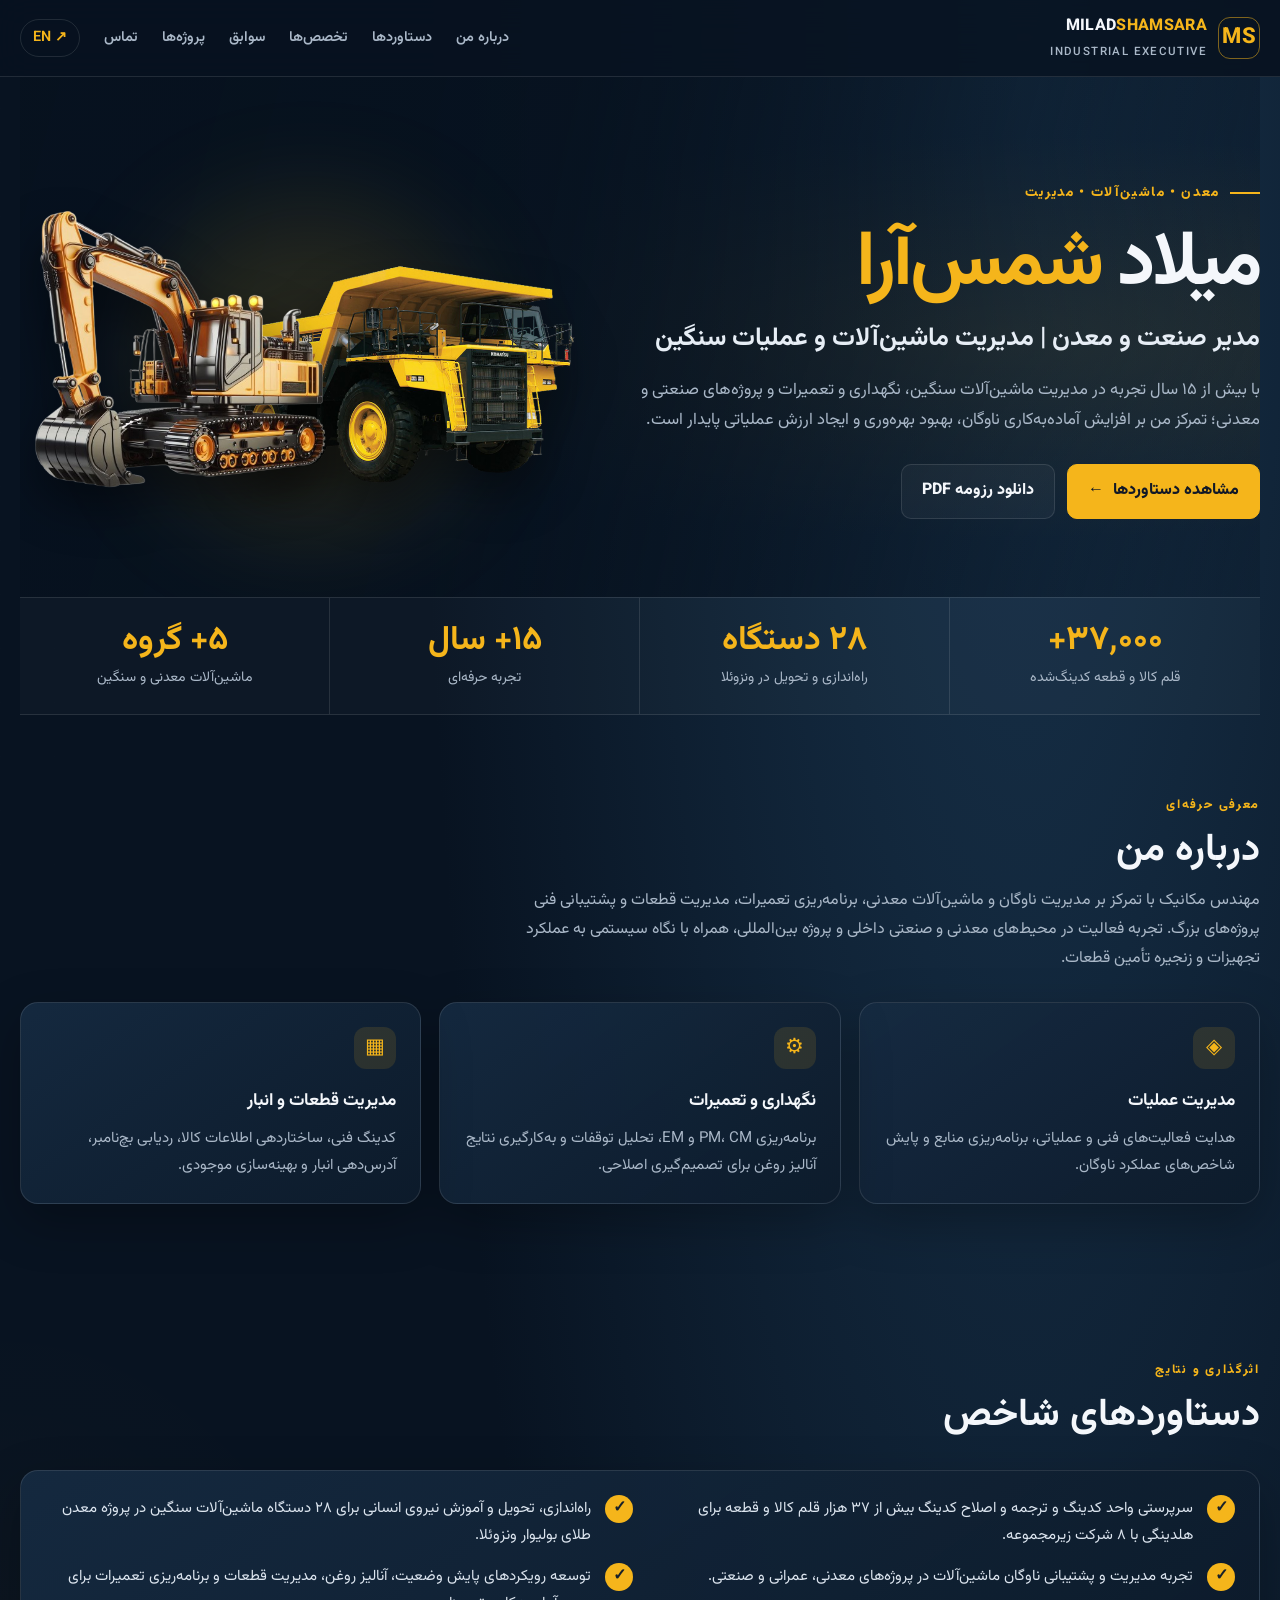
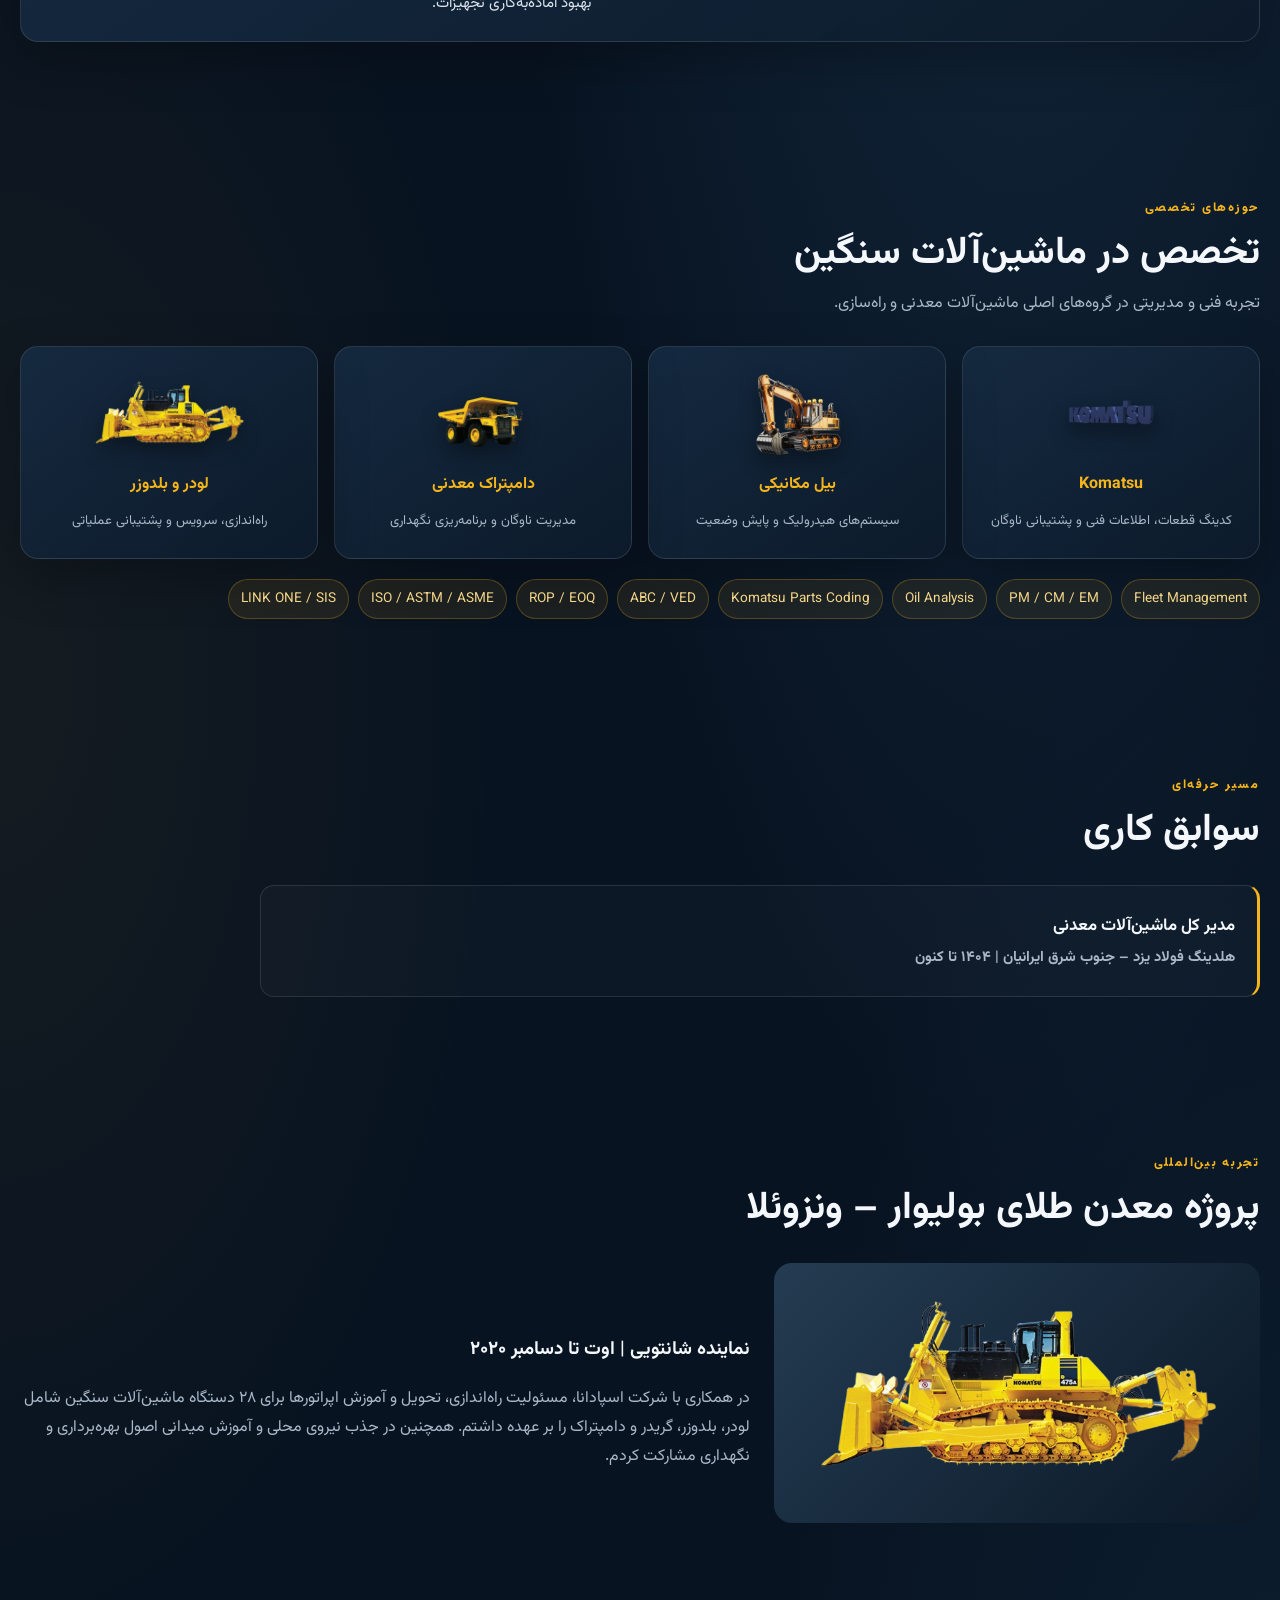
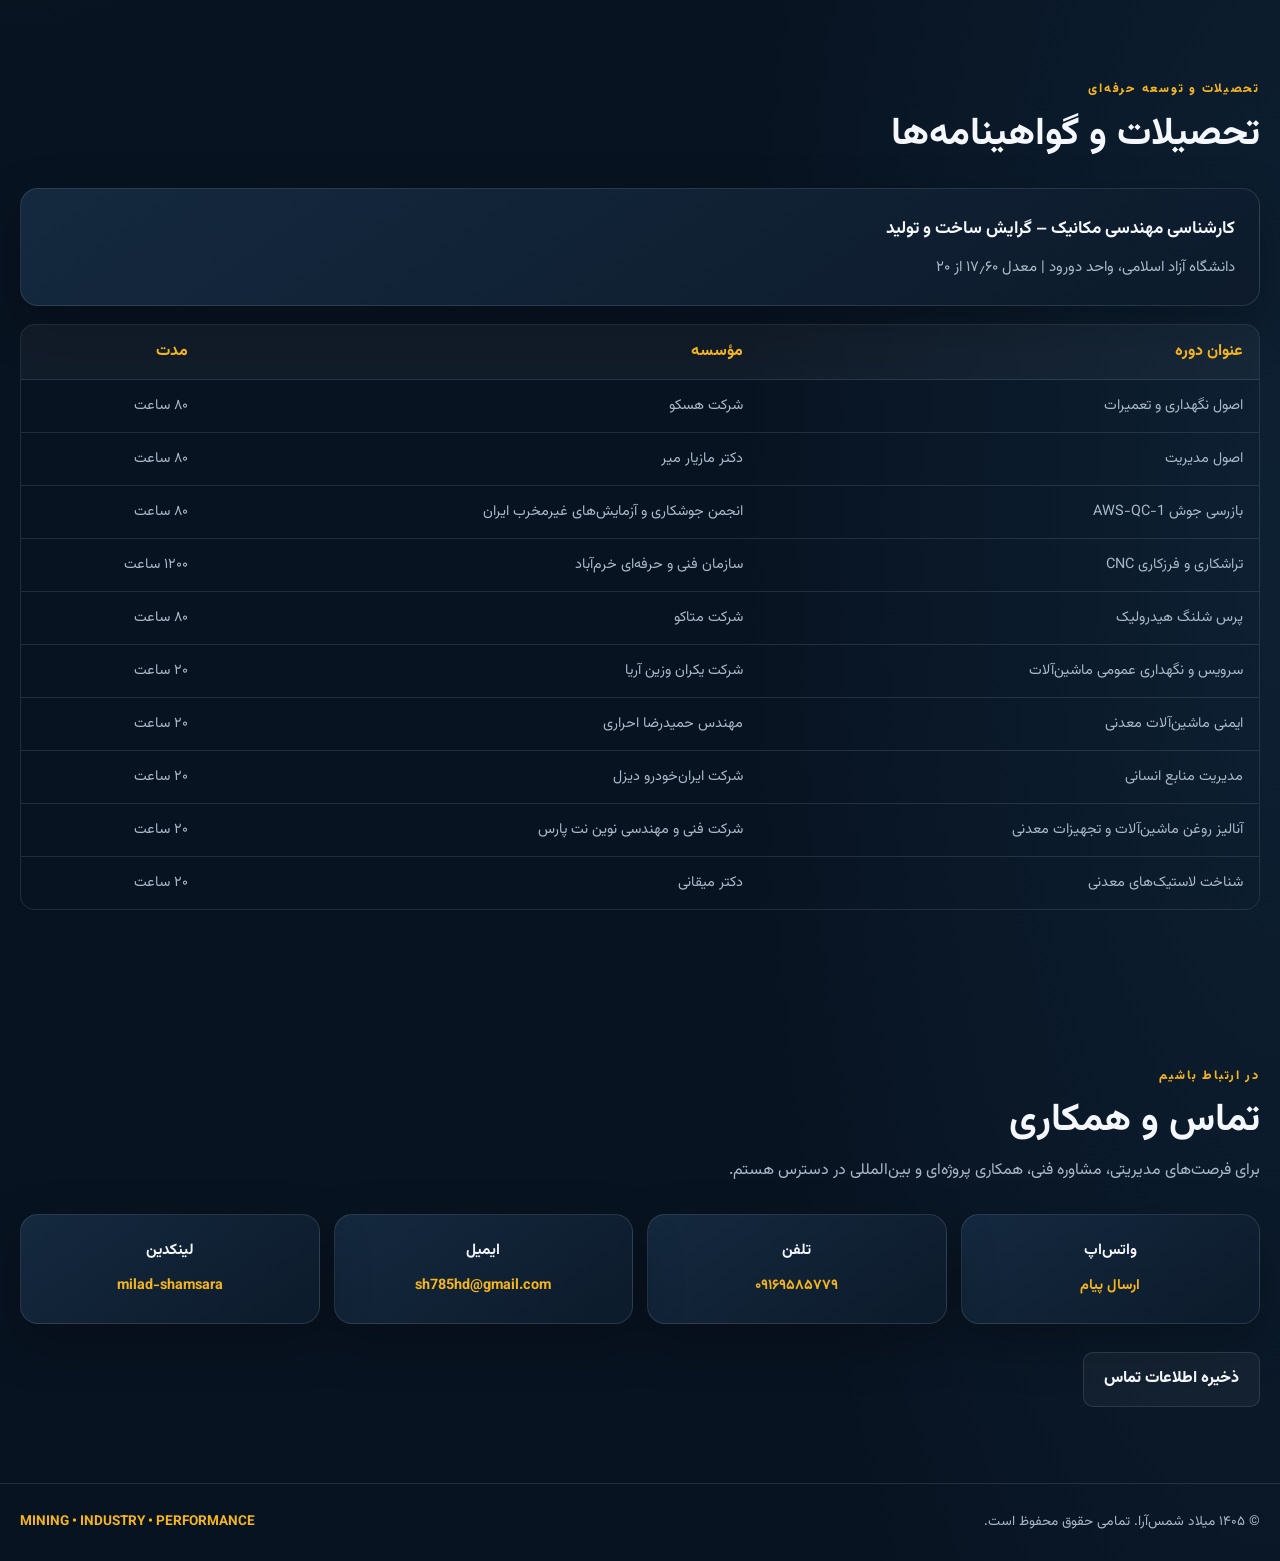
==== commit 269a128d: "Redesign personal website Redesign personal website" ====
--- a/index.html
+++ b/index.html
@@ -16,13 +16,7 @@
 <section class="section container" id="achievements"><div class="section-head"><span class="section-kicker">اثرگذاری و نتایج</span><h2>دستاوردهای شاخص</h2></div><div class="panel achievement-list"><div class="achievement"><span class="check">✓</span><p>سرپرستی واحد کدینگ و ترجمه و اصلاح کدینگ بیش از ۳۷ هزار قلم کالا و قطعه برای هلدینگی با ۸ شرکت زیرمجموعه.</p></div><div class="achievement"><span class="check">✓</span><p>راه‌اندازی، تحویل و آموزش نیروی انسانی برای ۲۸ دستگاه ماشین‌آلات سنگین در پروژه معدن طلای بولیوار ونزوئلا.</p></div><div class="achievement"><span class="check">✓</span><p>تجربه مدیریت و پشتیبانی ناوگان ماشین‌آلات در پروژه‌های معدنی، عمرانی و صنعتی.</p></div><div class="achievement"><span class="check">✓</span><p>توسعه رویکردهای پایش وضعیت، آنالیز روغن، مدیریت قطعات و برنامه‌ریزی تعمیرات برای بهبود آماده‌به‌کاری تجهیزات.</p></div></div></section>
 <section class="section container" id="expertise"><div class="section-head"><span class="section-kicker">حوزه‌های تخصصی</span><h2>تخصص در ماشین‌آلات سنگین</h2><p class="section-intro">تجربه فنی و مدیریتی در گروه‌های اصلی ماشین‌آلات معدنی و راه‌سازی.</p></div><div class="equipment"><article class="panel equipment-card"><img src="assets/komatsu-logo.png" alt="لوگوی Komatsu"><h3>Komatsu</h3><p>کدینگ قطعات، اطلاعات فنی و پشتیبانی ناوگان</p></article><article class="panel equipment-card"><img src="assets/excavator.png" alt="بیل مکانیکی"><h3>بیل مکانیکی</h3><p>سیستم‌های هیدرولیک و پایش وضعیت</p></article><article class="panel equipment-card"><img src="assets/dump-truck.png" alt="دامپتراک"><h3>دامپتراک معدنی</h3><p>مدیریت ناوگان و برنامه‌ریزی نگهداری</p></article><article class="panel equipment-card"><img src="assets/loader.png" alt="ماشین‌آلات بارگیری و بلدوزر"><h3>لودر و بلدوزر</h3><p>راه‌اندازی، سرویس و پشتیبانی عملیاتی</p></article></div><div class="tags" style="margin-top:20px"><span class="tag">Fleet Management</span><span class="tag">PM / CM / EM</span><span class="tag">Oil Analysis</span><span class="tag">Komatsu Parts Coding</span><span class="tag">ABC / VED</span><span class="tag">ROP / EOQ</span><span class="tag">ISO / ASTM / ASME</span><span class="tag">LINK ONE / SIS</span></div></section>
 <section class="section container" id="experience"><div class="section-head"><span class="section-kicker">مسیر حرفه‌ای</span><h2>سوابق کاری</h2></div><div class="timeline">
-<article class="job"><h3>مدیر کل ماشین‌آلات معدنی</h3><p class="job-meta">هلدینگ فولاد یزد – جنوب شرق ایرانیان | ۱۴۰۴ تا کنون</p><p>مدیریت کل ناوگان ماشین‌آلات هلدینگ و هدایت تیم‌های فنی و عملیاتی؛ برنامه‌ریزی تعمیرات و ارائه گزارش‌های تحلیلی عملکرد.</p></article>
-<article class="job"><h3>سرپرست ماشین‌آلات معدنی</h3><p class="job-meta">شرکت عمران کلوت جنوب – معدن ۴ گل‌گهر سیرجان | ۱۴۰۱ تا ۱۴۰۴</p><p>نظارت بر ناوگان، اجرای برنامه‌های نگهداری پیشگیرانه، آنالیز روغن و مدیریت موجودی قطعات.</p></article>
-<article class="job"><h3>سرپرست ماشین‌آلات معدنی</h3><p class="job-meta">مس درخشان – معدن مس تخت گنبد | ۱۴۰۰ تا ۱۴۰۱</p><p>برنامه‌ریزی عملیات تعمیر و نگهداری و پایش مستمر راندمان تجهیزات.</p></article>
-<article class="job"><h3>مدیر فنی و ماشین‌آلات معدنی</h3><p class="job-meta">شرکت آریا جنوب ایرانیان – معدن سنگ‌آهن کویر (اسمالون) | ۱۳۹۸ تا ۱۴۰۰</p><p>مدیریت عملیات فنی و ماشین‌آلات، تدوین برنامه‌های بلندمدت نگهداری، طراحی چیدمان انبار و مدیریت منابع انسانی.</p></article>
-<article class="job"><h3>سرپرست دفتر فنی ماشین‌آلات</h3><p class="job-meta">مشارکت پرلیت و فلار – آب منطقه‌ای سیستان و بلوچستان | ۱۳۹۶ تا ۱۳۹۷</p><p>تهیه گزارش‌های فنی، مستندسازی تجهیزات و هماهنگی فعالیت‌ها در پروژه سد خاکی ماشکید سراوان.</p></article>
-<article class="job"><h3>سرپرست دفتر فنی ماشین‌آلات</h3><p class="job-meta">شرکت بین‌المللی آباد راهان پارس – پالایشگاه ستاره خلیج فارس | ۱۳۹۳ تا ۱۳۹۶</p><p>به‌کارگیری استانداردهای ISO و ASTM، بازرسی جوش AWS-QC-1 و کنترل کیفیت تجهیزات.</p></article>
-<article class="job"><h3>مسئول نگهداری و تعمیرات</h3><p class="job-meta">قرارگاه سازندگی خاتم‌الانبیا – پروژه طرح گرمسیری | ۱۳۹۰ تا ۱۳۹۳</p><p>اجرای برنامه‌های نگهداری دوره‌ای و اضطراری و پایش عملکرد ماشین‌آلات سنگین.</p></article>
+<article class="job"><h3>مدیر کل ماشین‌آلات معدنی</h3><p class="job-meta">هلدینگ فولاد یزد – جنوب شرق ایرانیان | ۱۴۰۴ تا کنون</p></article>
 </div></section>
 <section class="section container" id="projects"><div class="section-head"><span class="section-kicker">تجربه بین‌المللی</span><h2>پروژه معدن طلای بولیوار – ونزوئلا</h2></div><div class="project-feature"><div class="project-photo"><img src="assets/loader.png" alt="ماشین‌آلات سنگین پروژه معدنی"></div><div><h3>نماینده شانتویی | اوت تا دسامبر ۲۰۲۰</h3><p class="section-intro">در همکاری با شرکت اسپادانا، مسئولیت راه‌اندازی، تحویل و آموزش اپراتورها برای ۲۸ دستگاه ماشین‌آلات سنگین شامل لودر، بلدوزر، گریدر و دامپتراک را بر عهده داشتم. همچنین در جذب نیروی محلی و آموزش میدانی اصول بهره‌برداری و نگهداری مشارکت کردم.</p></div></div></section>
 <section class="section container"><div class="section-head"><span class="section-kicker">تحصیلات و توسعه حرفه‌ای</span><h2>تحصیلات و گواهینامه‌ها</h2></div><div class="panel" style="margin-bottom:18px"><h3>کارشناسی مهندسی مکانیک – گرایش ساخت و تولید</h3><p>دانشگاه آزاد اسلامی، واحد دورود | معدل ۱۷٫۶۰ از ۲۰</p></div><div class="table-wrap"><table class="training"><thead><tr><th>عنوان دوره</th><th>مؤسسه</th><th>مدت</th></tr></thead><tbody><tr><td>اصول نگهداری و تعمیرات</td><td>شرکت هسکو</td><td>۸۰ ساعت</td></tr><tr><td>اصول مدیریت</td><td>دکتر مازیار میر</td><td>۸۰ ساعت</td></tr><tr><td>بازرسی جوش AWS-QC-1</td><td>انجمن جوشکاری و آزمایش‌های غیرمخرب ایران</td><td>۸۰ ساعت</td></tr><tr><td>تراشکاری و فرزکاری CNC</td><td>سازمان فنی و حرفه‌ای خرم‌آباد</td><td>۱۲۰۰ ساعت</td></tr><tr><td>پرس شلنگ هیدرولیک</td><td>شرکت متاکو</td><td>۸۰ ساعت</td></tr><tr><td>سرویس و نگهداری عمومی ماشین‌آلات</td><td>شرکت یکران وزین آریا</td><td>۲۰ ساعت</td></tr><tr><td>ایمنی ماشین‌آلات معدنی</td><td>مهندس حمیدرضا احراری</td><td>۲۰ ساعت</td></tr><tr><td>مدیریت منابع انسانی</td><td>شرکت ایران‌خودرو دیزل</td><td>۲۰ ساعت</td></tr><tr><td>آنالیز روغن ماشین‌آلات و تجهیزات معدنی</td><td>شرکت فنی و مهندسی نوین نت پارس</td><td>۲۰ ساعت</td></tr><tr><td>شناخت لاستیک‌های معدنی</td><td>دکتر میقانی</td><td>۲۰ ساعت</td></tr></tbody></table></div></section>
--- a/assets/style.css
+++ b/assets/style.css
@@ -1,3 +1,3 @@
 @import url('https://fonts.googleapis.com/css2?family=Inter:wght@400;500;600;700;800&family=Vazirmatn:wght@400;500;600;700;800&display=swap');
-:root{--bg:#081321;--bg2:#0d1b2b;--panel:#112238;--panel2:#162b42;--text:#f4f7fb;--muted:#aab8c8;--line:rgba(255,255,255,.11);--gold:#f5b51b;--gold2:#ffd15b;--max:1160px;--radius:18px;--shadow:0 18px 50px rgba(0,0,0,.28)}
-*{box-sizing:border-box}html{scroll-behavior:smooth;scroll-padding-top:90px}body{margin:0;background:radial-gradient(ellipse at 80% 0%,#18334c 0,transparent 42%),var(--bg);color:var(--text);font-family:Inter,'Vazirmatn',sans-serif;line-height:1.8;-webkit-font-smoothing:antialiased}html[lang="fa"] body{font-family:'Vazirmatn',sans-serif}a{color:inherit}.container{width:min(var(--max),calc(100% - 40px));margin-inline:auto}.site-header{position:sticky;top:0;z-index:50;background:rgba(7,18,31,.88);backdrop-filter:blur(16px);border-bottom:1px solid var(--line)}.header-inner{min-height:76px;display:flex;align-items:center;justify-content:space-between;gap:24px}.brand{display:flex;align-items:center;gap:11px;text-decoration:none;font-weight:800;letter-spacing:.02em;white-space:nowrap}.brand-mark{width:42px;height:42px;display:grid;place-items:center;border:1px solid rgba(245,181,27,.5);border-radius:12px;color:var(--gold);font-size:22px}.brand-name span{color:var(--gold)}.brand small{display:block;color:var(--muted);font-size:.72rem;font-weight:500;letter-spacing:.12em}.nav{display:flex;align-items:center;gap:clamp(10px,2vw,24px);flex-wrap:wrap}.nav a{color:var(--muted);text-decoration:none;font-size:.9rem;font-weight:600;transition:.2s}.nav a:hover,.nav a:focus-visible{color:var(--gold)}.lang{border:1px solid var(--line);padding:5px 12px;border-radius:999px;color:var(--gold)!important}.hero{position:relative;isolation:isolate;overflow:hidden;padding-block:76px 54px;min-height:500px;display:grid;grid-template-columns:1.05fr .95fr;align-items:center;gap:24px}.hero:before{content:"";position:absolute;inset:0;z-index:-2;background:linear-gradient(105deg,rgba(7,18,31,.98) 0%,rgba(7,18,31,.9) 40%,rgba(7,18,31,.2) 100%),radial-gradient(ellipse at 80% 50%,rgba(245,181,27,.13),transparent 55%)}.hero-copy{position:relative;z-index:2}.eyebrow{display:inline-flex;align-items:center;gap:10px;color:var(--gold);font-size:.85rem;font-weight:800;letter-spacing:.12em;text-transform:uppercase}.eyebrow:before{content:"";width:30px;height:2px;background:var(--gold)}h1{font-size:clamp(2.6rem,6vw,5rem);line-height:1.12;letter-spacing:-.04em;margin:16px 0 12px}h1 span{color:var(--gold)}.hero h2{font-size:clamp(1.15rem,2vw,1.65rem);line-height:1.5;margin:0 0 18px;color:#e6edf5}.lead{color:var(--muted);font-size:1.04rem;max-width:650px;margin:0}.hero-actions{display:flex;flex-wrap:wrap;gap:12px;margin-top:28px}.btn{display:inline-flex;align-items:center;justify-content:center;gap:9px;padding:12px 20px;border-radius:10px;text-decoration:none;font-weight:800;border:1px solid var(--line);transition:.2s}.btn-primary{background:var(--gold);border-color:var(--gold);color:#111827}.btn-secondary{background:rgba(255,255,255,.04);color:var(--text)}.btn:hover{transform:translateY(-2px);box-shadow:0 10px 25px rgba(0,0,0,.25)}.hero-visual{height:390px;position:relative;display:flex;align-items:end;justify-content:center}.hero-visual:before{content:"";position:absolute;width:330px;height:330px;border-radius:50%;background:rgba(245,181,27,.13);filter:blur(55px);bottom:10px}.hero-visual img{position:absolute;object-fit:contain;filter:drop-shadow(0 22px 24px rgba(0,0,0,.45))}.hero-truck{width:min(100%,390px);right:0;bottom:0;z-index:1}.hero-excavator{width:min(78%,310px);left:0;bottom:34px;z-index:2}.metrics{display:grid;grid-template-columns:repeat(4,1fr);border-block:1px solid var(--line);background:rgba(255,255,255,.025)}.metric{padding:22px 16px;text-align:center;border-inline-start:1px solid var(--line)}.metric:first-child{border:0}.metric strong{display:block;color:var(--gold);font-size:clamp(1.5rem,3vw,2.1rem);line-height:1.3}.metric span{color:var(--muted);font-size:.88rem}.section{padding-block:76px}.section-head{margin-bottom:28px}.section-kicker{color:var(--gold);font-size:.78rem;font-weight:800;letter-spacing:.14em;text-transform:uppercase}.section h2{font-size:clamp(1.7rem,3vw,2.4rem);line-height:1.3;margin:7px 0 10px}.section-intro{color:var(--muted);max-width:760px;margin:0}.grid{display:grid;grid-template-columns:repeat(3,1fr);gap:18px}.panel{background:linear-gradient(145deg,rgba(22,43,66,.92),rgba(13,27,43,.94));border:1px solid var(--line);border-radius:var(--radius);padding:24px;box-shadow:var(--shadow)}.panel h3{margin:0 0 9px;font-size:1.08rem}.panel p{margin:0;color:var(--muted);font-size:.94rem}.panel-icon{width:42px;height:42px;border-radius:12px;background:rgba(245,181,27,.12);color:var(--gold);display:grid;place-items:center;font-size:21px;margin-bottom:16px}.equipment{display:grid;grid-template-columns:repeat(4,1fr);gap:16px}.equipment-card{min-height:190px;display:flex;flex-direction:column;align-items:center;justify-content:center;text-align:center;gap:10px}.equipment-card img{height:90px;max-width:100%;object-fit:contain;filter:drop-shadow(0 8px 10px rgba(0,0,0,.4))}.equipment-card h3{margin:0;color:var(--gold);font-size:1rem}.equipment-card p{font-size:.82rem}.achievement-list{display:grid;grid-template-columns:repeat(2,1fr);gap:14px}.achievement{display:flex;gap:14px;align-items:flex-start}.check{flex:0 0 28px;width:28px;height:28px;border-radius:50%;display:grid;place-items:center;background:var(--gold);color:#17202a;font-weight:900}.achievement p{margin:0;color:#dce5ef}.timeline{display:grid;gap:18px}.job{padding:20px 22px;border:1px solid var(--line);border-radius:14px;background:rgba(255,255,255,.025);border-inline-start:3px solid var(--gold)}.job h3{margin:0 0 4px;font-size:1.05rem}.job-meta{color:var(--gold);font-size:.88rem;font-weight:700;margin:0 0 8px}.job p:last-child{margin:0;color:var(--muted);font-size:.92rem}.project-feature{display:grid;grid-template-columns:.8fr 1.2fr;gap:24px;align-items:center}.project-photo{min-height:260px;border-radius:var(--radius);overflow:hidden;background:linear-gradient(135deg,#243c52,#0b1827);display:grid;place-items:center}.project-photo img{width:90%;height:240px;object-fit:contain}.tags{display:flex;flex-wrap:wrap;gap:9px}.tag{border:1px solid rgba(245,181,27,.25);background:rgba(245,181,27,.08);color:#f5d78a;border-radius:999px;padding:7px 12px;font-size:.85rem}.table-wrap{overflow-x:auto;border:1px solid var(--line);border-radius:14px}.training{width:100%;border-collapse:collapse;min-width:560px}.training th,.training td{padding:13px 16px;text-align:start;border-bottom:1px solid var(--line)}.training th{color:var(--gold);background:rgba(255,255,255,.04)}.training td{color:var(--muted);font-size:.9rem}.training tr:last-child td{border:0}.contact-grid{display:grid;grid-template-columns:repeat(4,1fr);gap:14px}.contact-card{text-align:center;padding:22px 12px}.contact-card h3{font-size:.95rem;margin:0 0 8px}.contact-card a{color:var(--gold);font-weight:700;text-decoration:none;overflow-wrap:anywhere;font-size:.9rem}.footer{padding:26px 0;border-top:1px solid var(--line);color:var(--muted);font-size:.85rem}.footer-inner{display:flex;align-items:center;justify-content:space-between;gap:15px;flex-wrap:wrap}.footer strong{color:var(--gold)}:focus-visible{outline:2px solid var(--gold);outline-offset:3px} @media(max-width:900px){.hero{grid-template-columns:1fr;padding-block:55px 35px}.hero-copy{text-align:center}.hero-copy .lead{margin-inline:auto}.eyebrow{justify-content:center}.hero-actions{justify-content:center}.hero-visual{height:300px;max-width:560px;width:100%;margin-inline:auto}.grid{grid-template-columns:repeat(2,1fr)}.equipment{grid-template-columns:repeat(2,1fr)}.contact-grid{grid-template-columns:repeat(2,1fr)}}@media(max-width:640px){.container{width:min(var(--max),calc(100% - 28px))}.header-inner{padding-block:12px;align-items:flex-start;flex-direction:column;gap:10px}.nav{gap:8px 14px}.nav a{font-size:.8rem}.hero{min-height:0;padding-top:48px}.hero-visual{height:235px}.hero-truck{width:76%}.hero-excavator{width:57%;bottom:20px}.metrics{grid-template-columns:repeat(2,1fr)}.metric{border-bottom:1px solid var(--line);padding:16px 8px}.metric:nth-child(odd){border-inline-start:0}.metric:nth-last-child(-n+2){border-bottom:0}.section{padding-block:52px}.grid,.achievement-list,.project-feature{grid-template-columns:1fr}.equipment{grid-template-columns:repeat(2,1fr);gap:10px}.equipment-card{min-height:160px;padding:15px}.equipment-card img{height:72px}.contact-grid{grid-template-columns:repeat(2,1fr)}h1{font-size:2.65rem}.panel{padding:20px}}@media print{.site-header,.hero-actions{display:none}.hero{min-height:0}.section{padding-block:24px}.panel,.job{break-inside:avoid;background:#fff;color:#111;box-shadow:none}.panel p,.job p:last-child{color:#333}body{background:#fff;color:#111}}
+:root{--bg:#081321;--bg2:#0d1b2b;--panel:#112238;--panel2:#162b42;--text:#f4f7fb;--muted:#aab8c8;--line:rgba(255,255,255,.11);--gold:#f5b51b;--gold2:#ffd15b;--max:1320px;--radius:18px;--shadow:0 18px 50px rgba(0,0,0,.28)}
+*{box-sizing:border-box}body:before{content:"";position:fixed;inset:0;pointer-events:none;z-index:-1;opacity:.22;background-image:linear-gradient(rgba(255,255,255,.025) 1px,transparent 1px),linear-gradient(90deg,rgba(255,255,255,.025) 1px,transparent 1px);background-size:54px 54px;mask-image:linear-gradient(90deg,#000,transparent 22%,transparent 78%,#000)}html{scroll-behavior:smooth;scroll-padding-top:90px}body{margin:0;background:radial-gradient(ellipse at 80% 0%,#18334c 0,transparent 42%),radial-gradient(ellipse at 0% 48%,rgba(245,181,27,.055),transparent 28%),radial-gradient(ellipse at 100% 78%,rgba(34,83,119,.20),transparent 30%),var(--bg);color:var(--text);font-family:Inter,'Vazirmatn',sans-serif;line-height:1.8;-webkit-font-smoothing:antialiased}html[lang="fa"] body{font-family:'Vazirmatn',sans-serif}a{color:inherit}.container{width:min(var(--max),calc(100% - 40px));margin-inline:auto}.site-header{position:sticky;top:0;z-index:50;background:rgba(7,18,31,.88);backdrop-filter:blur(16px);border-bottom:1px solid var(--line)}.header-inner{min-height:76px;display:flex;align-items:center;justify-content:space-between;gap:24px}.brand{display:flex;align-items:center;gap:11px;text-decoration:none;font-weight:800;letter-spacing:.02em;white-space:nowrap}.brand-mark{width:42px;height:42px;display:grid;place-items:center;border:1px solid rgba(245,181,27,.5);border-radius:12px;color:var(--gold);font-size:22px}.brand-name span{color:var(--gold)}.brand small{display:block;color:var(--muted);font-size:.72rem;font-weight:500;letter-spacing:.12em}.nav{display:flex;align-items:center;gap:clamp(10px,2vw,24px);flex-wrap:wrap}.nav a{color:var(--muted);text-decoration:none;font-size:.9rem;font-weight:600;transition:.2s}.nav a:hover,.nav a:focus-visible{color:var(--gold)}.lang{border:1px solid var(--line);padding:5px 12px;border-radius:999px;color:var(--gold)!important}.hero{position:relative;isolation:isolate;overflow:hidden;padding-block:76px 54px;min-height:500px;display:grid;grid-template-columns:1.05fr .95fr;align-items:center;gap:24px}.hero:before{content:"";position:absolute;inset:0;z-index:-2;background:linear-gradient(105deg,rgba(7,18,31,.98) 0%,rgba(7,18,31,.9) 40%,rgba(7,18,31,.2) 100%),radial-gradient(ellipse at 80% 50%,rgba(245,181,27,.13),transparent 55%)}.hero-copy{position:relative;z-index:2}.eyebrow{display:inline-flex;align-items:center;gap:10px;color:var(--gold);font-size:.85rem;font-weight:800;letter-spacing:.12em;text-transform:uppercase}.eyebrow:before{content:"";width:30px;height:2px;background:var(--gold)}h1{font-size:clamp(2.6rem,6vw,5rem);line-height:1.12;letter-spacing:-.04em;margin:16px 0 12px}h1 span{color:var(--gold)}.hero h2{font-size:clamp(1.15rem,2vw,1.65rem);line-height:1.5;margin:0 0 18px;color:#e6edf5}.lead{color:var(--muted);font-size:1.04rem;max-width:650px;margin:0}.hero-actions{display:flex;flex-wrap:wrap;gap:12px;margin-top:28px}.btn{display:inline-flex;align-items:center;justify-content:center;gap:9px;padding:12px 20px;border-radius:10px;text-decoration:none;font-weight:800;border:1px solid var(--line);transition:.2s}.btn-primary{background:var(--gold);border-color:var(--gold);color:#111827}.btn-secondary{background:rgba(255,255,255,.04);color:var(--text)}.btn:hover{transform:translateY(-2px);box-shadow:0 10px 25px rgba(0,0,0,.25)}.hero-visual{height:390px;position:relative;display:flex;align-items:end;justify-content:center}.hero-visual:before{content:"";position:absolute;width:330px;height:330px;border-radius:50%;background:rgba(245,181,27,.13);filter:blur(55px);bottom:10px}.hero-visual img{position:absolute;object-fit:contain;filter:drop-shadow(0 22px 24px rgba(0,0,0,.45))}.hero-truck{width:min(100%,390px);right:0;bottom:0;z-index:1}.hero-excavator{width:min(78%,310px);left:0;bottom:34px;z-index:2}.metrics{display:grid;grid-template-columns:repeat(4,1fr);border-block:1px solid var(--line);background:rgba(255,255,255,.025)}.metric{padding:22px 16px;text-align:center;border-inline-start:1px solid var(--line)}.metric:first-child{border:0}.metric strong{display:block;color:var(--gold);font-size:clamp(1.5rem,3vw,2.1rem);line-height:1.3}.metric span{color:var(--muted);font-size:.88rem}.section{padding-block:76px}.section-head{margin-bottom:28px}.section-kicker{color:var(--gold);font-size:.78rem;font-weight:800;letter-spacing:.14em;text-transform:uppercase}.section h2{font-size:clamp(1.7rem,3vw,2.4rem);line-height:1.3;margin:7px 0 10px}.section-intro{color:var(--muted);max-width:760px;margin:0}.grid{display:grid;grid-template-columns:repeat(3,1fr);gap:18px}.panel{background:linear-gradient(145deg,rgba(22,43,66,.92),rgba(13,27,43,.94));border:1px solid var(--line);border-radius:var(--radius);padding:24px;box-shadow:var(--shadow)}.panel h3{margin:0 0 9px;font-size:1.08rem}.panel p{margin:0;color:var(--muted);font-size:.94rem}.panel-icon{width:42px;height:42px;border-radius:12px;background:rgba(245,181,27,.12);color:var(--gold);display:grid;place-items:center;font-size:21px;margin-bottom:16px}.equipment{display:grid;grid-template-columns:repeat(4,1fr);gap:16px}.equipment-card{min-height:190px;display:flex;flex-direction:column;align-items:center;justify-content:center;text-align:center;gap:10px}.equipment-card img{height:90px;max-width:100%;object-fit:contain;filter:drop-shadow(0 8px 10px rgba(0,0,0,.4))}.equipment-card h3{margin:0;color:var(--gold);font-size:1rem}.equipment-card p{font-size:.82rem}.achievement-list{display:grid;grid-template-columns:repeat(2,1fr);gap:14px}.achievement{display:flex;gap:14px;align-items:flex-start}.check{flex:0 0 28px;width:28px;height:28px;border-radius:50%;display:grid;place-items:center;background:var(--gold);color:#17202a;font-weight:900}.achievement p{margin:0;color:#dce5ef}.timeline{display:grid;gap:18px;max-width:1000px}.job{min-height:112px;display:flex;flex-direction:column;justify-content:center}.job{padding:20px 22px;border:1px solid var(--line);border-radius:14px;background:rgba(255,255,255,.025);border-inline-start:3px solid var(--gold)}.job h3{margin:0 0 4px;font-size:1.05rem}.job-meta{color:var(--gold);font-size:.88rem;font-weight:700;margin:0 0 8px}.job p:last-child{margin:0;color:var(--muted);font-size:.92rem}.project-feature{display:grid;grid-template-columns:.8fr 1.2fr;gap:24px;align-items:center}.project-photo{min-height:260px;border-radius:var(--radius);overflow:hidden;background:linear-gradient(135deg,#243c52,#0b1827);display:grid;place-items:center}.project-photo img{width:90%;height:240px;object-fit:contain}.tags{display:flex;flex-wrap:wrap;gap:9px}.tag{border:1px solid rgba(245,181,27,.25);background:rgba(245,181,27,.08);color:#f5d78a;border-radius:999px;padding:7px 12px;font-size:.85rem}.table-wrap{overflow-x:auto;border:1px solid var(--line);border-radius:14px}.training{width:100%;border-collapse:collapse;min-width:560px}.training th,.training td{padding:13px 16px;text-align:start;border-bottom:1px solid var(--line)}.training th{color:var(--gold);background:rgba(255,255,255,.04)}.training td{color:var(--muted);font-size:.9rem}.training tr:last-child td{border:0}.contact-grid{display:grid;grid-template-columns:repeat(4,1fr);gap:14px}.contact-card{text-align:center;padding:22px 12px}.contact-card h3{font-size:.95rem;margin:0 0 8px}.contact-card a{color:var(--gold);font-weight:700;text-decoration:none;overflow-wrap:anywhere;font-size:.9rem}.footer{padding:26px 0;border-top:1px solid var(--line);color:var(--muted);font-size:.85rem}.footer-inner{display:flex;align-items:center;justify-content:space-between;gap:15px;flex-wrap:wrap}.footer strong{color:var(--gold)}:focus-visible{outline:2px solid var(--gold);outline-offset:3px} @media(max-width:900px){.hero{grid-template-columns:1fr;padding-block:55px 35px}.hero-copy{text-align:center}.hero-copy .lead{margin-inline:auto}.eyebrow{justify-content:center}.hero-actions{justify-content:center}.hero-visual{height:300px;max-width:560px;width:100%;margin-inline:auto}.grid{grid-template-columns:repeat(2,1fr)}.equipment{grid-template-columns:repeat(2,1fr)}.contact-grid{grid-template-columns:repeat(2,1fr)}}@media(max-width:640px){.container{width:min(var(--max),calc(100% - 28px))}.header-inner{padding-block:12px;align-items:flex-start;flex-direction:column;gap:10px}.nav{gap:8px 14px}.nav a{font-size:.8rem}.hero{min-height:0;padding-top:48px}.hero-visual{height:235px}.hero-truck{width:76%}.hero-excavator{width:57%;bottom:20px}.metrics{grid-template-columns:repeat(2,1fr)}.metric{border-bottom:1px solid var(--line);padding:16px 8px}.metric:nth-child(odd){border-inline-start:0}.metric:nth-last-child(-n+2){border-bottom:0}.section{padding-block:52px}.grid,.achievement-list,.project-feature{grid-template-columns:1fr}.equipment{grid-template-columns:repeat(2,1fr);gap:10px}.equipment-card{min-height:160px;padding:15px}.equipment-card img{height:72px}.contact-grid{grid-template-columns:repeat(2,1fr)}h1{font-size:2.65rem}.panel{padding:20px}}@media print{.site-header,.hero-actions{display:none}.hero{min-height:0}.section{padding-block:24px}.panel,.job{break-inside:avoid;background:#fff;color:#111;box-shadow:none}.panel p,.job p:last-child{color:#333}body{background:#fff;color:#111}}
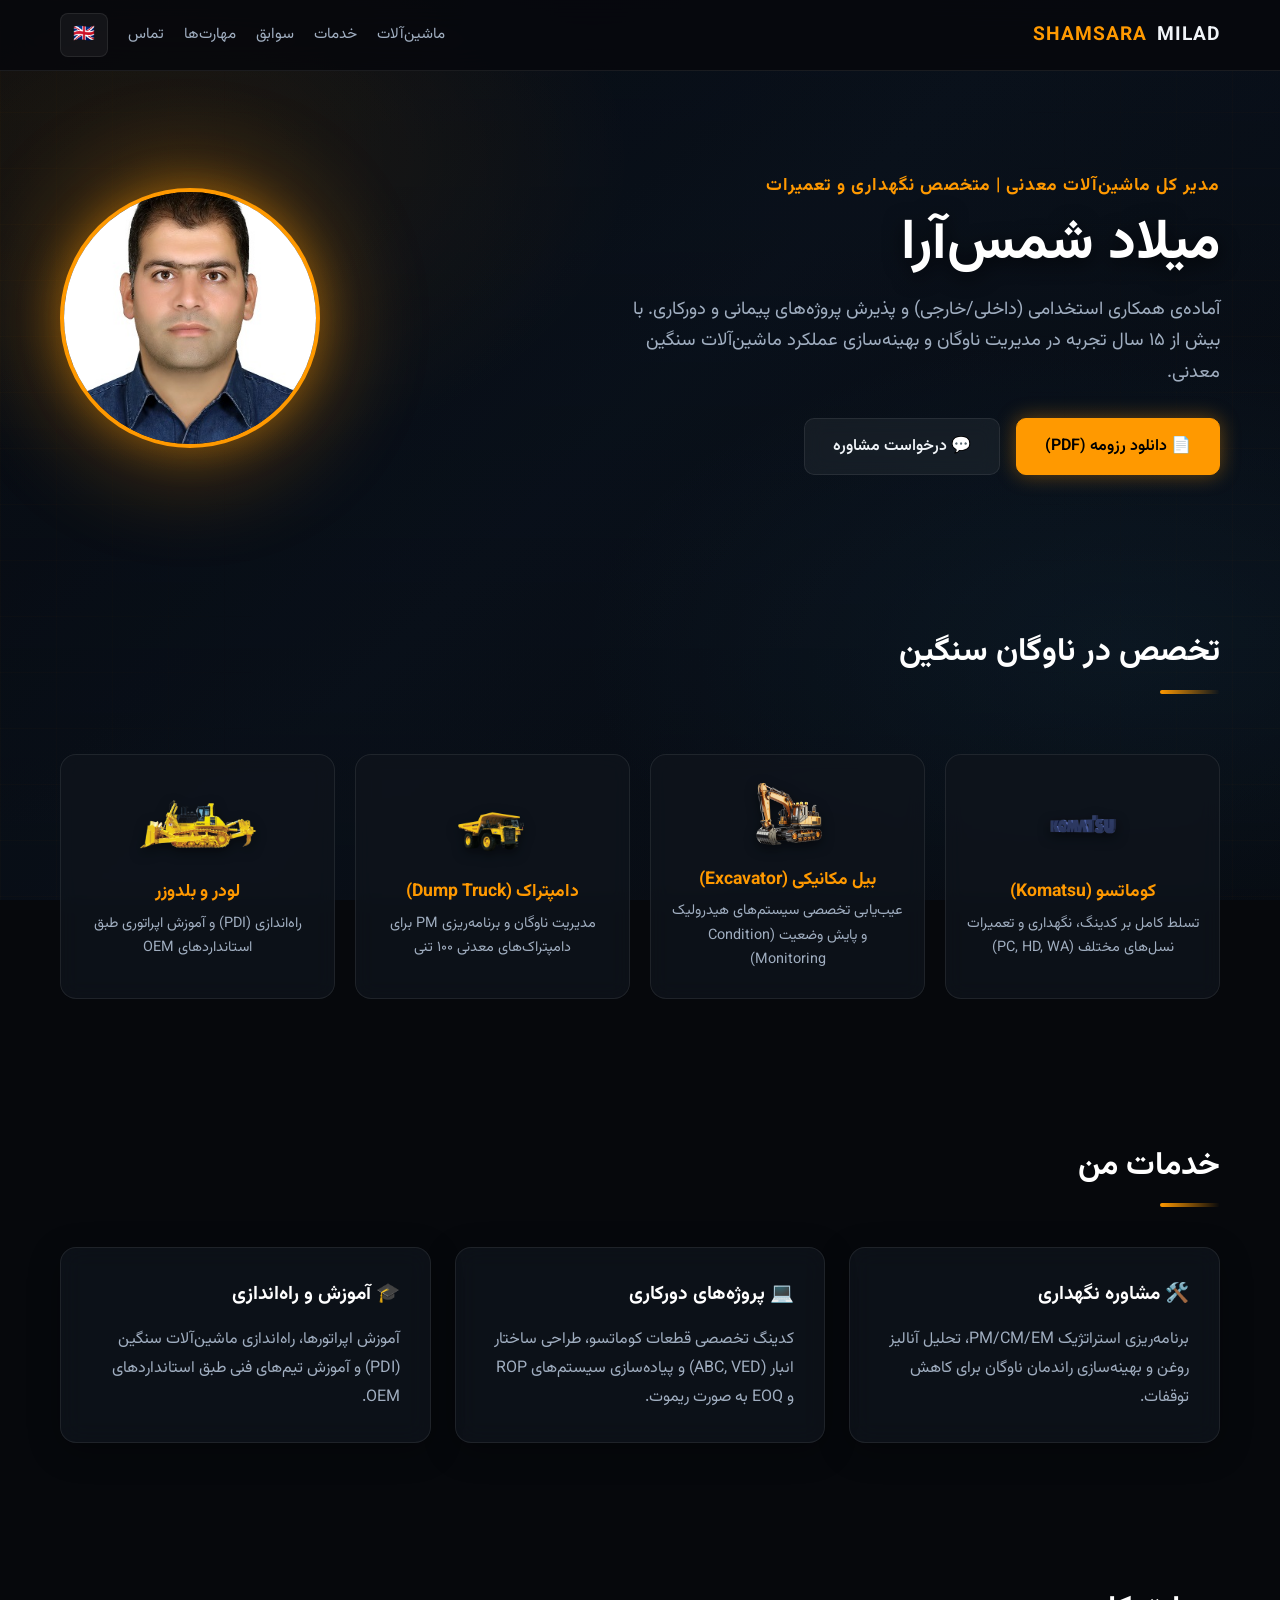
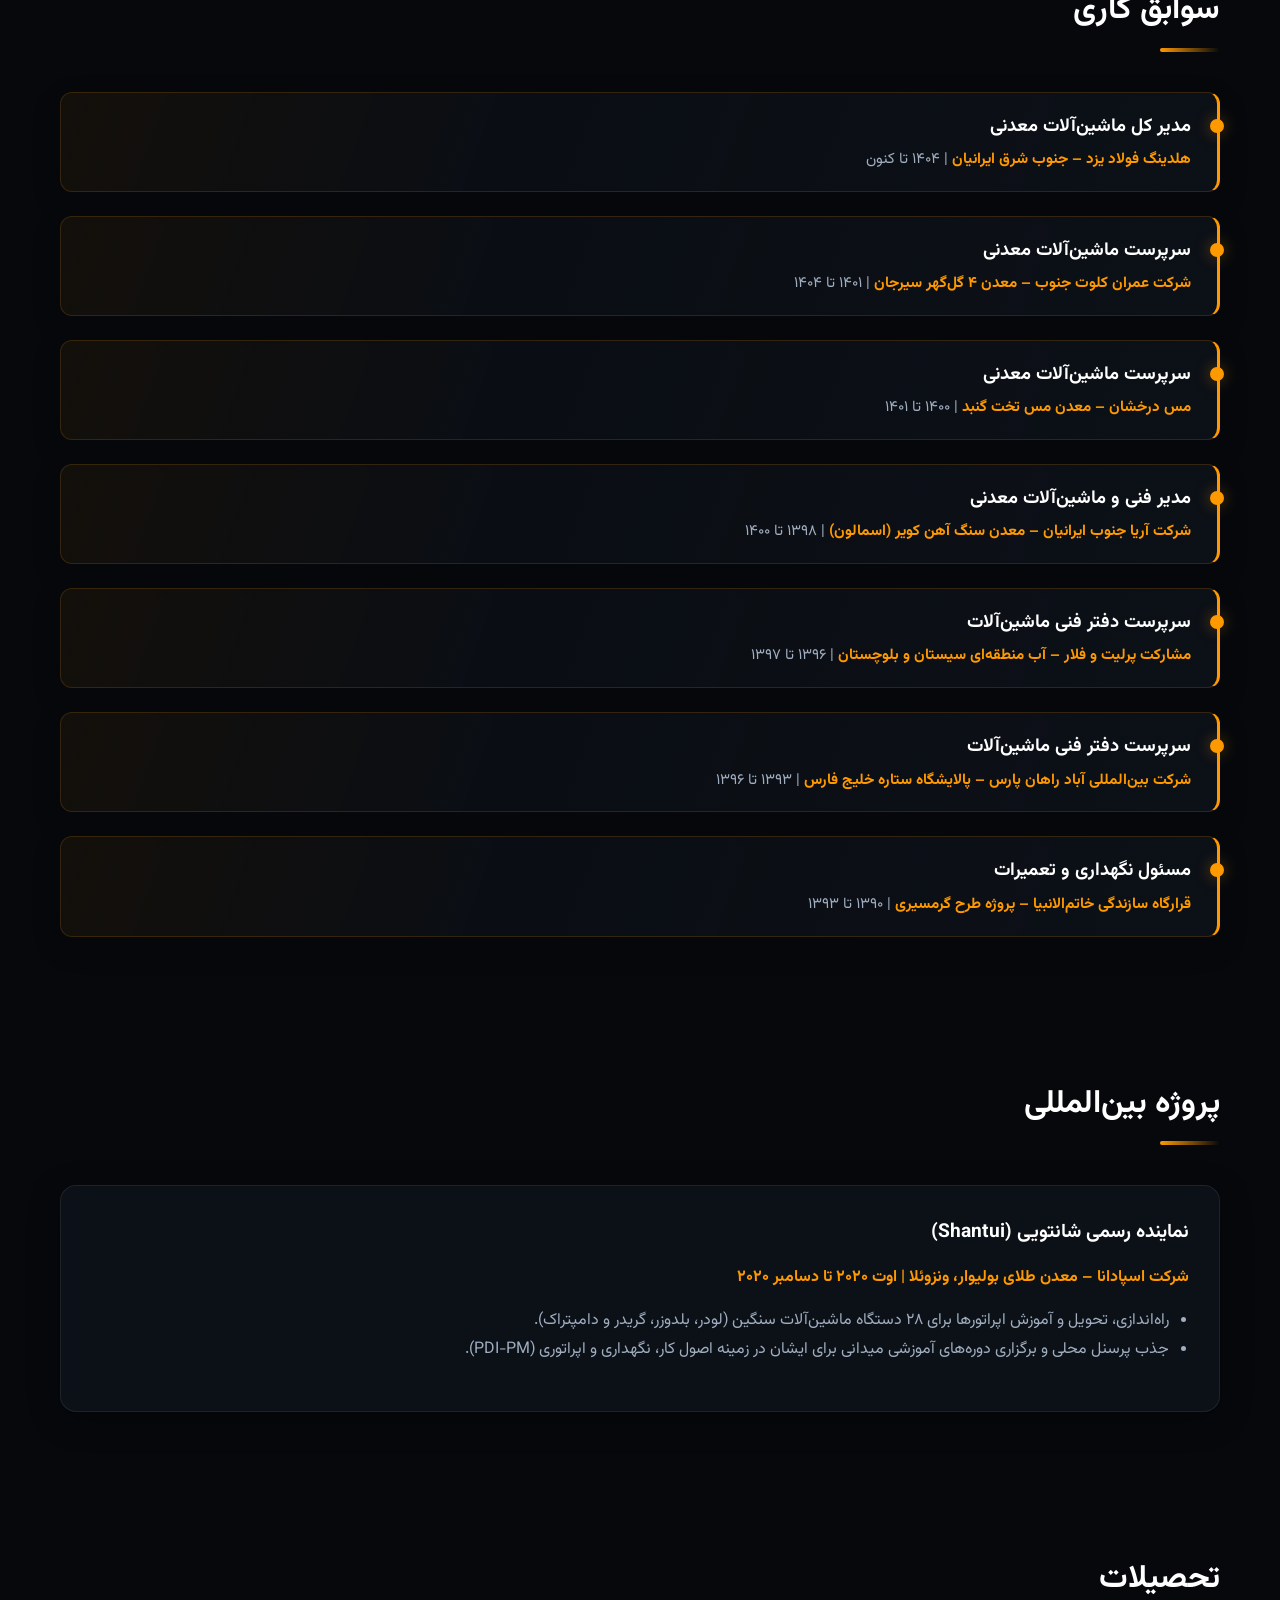
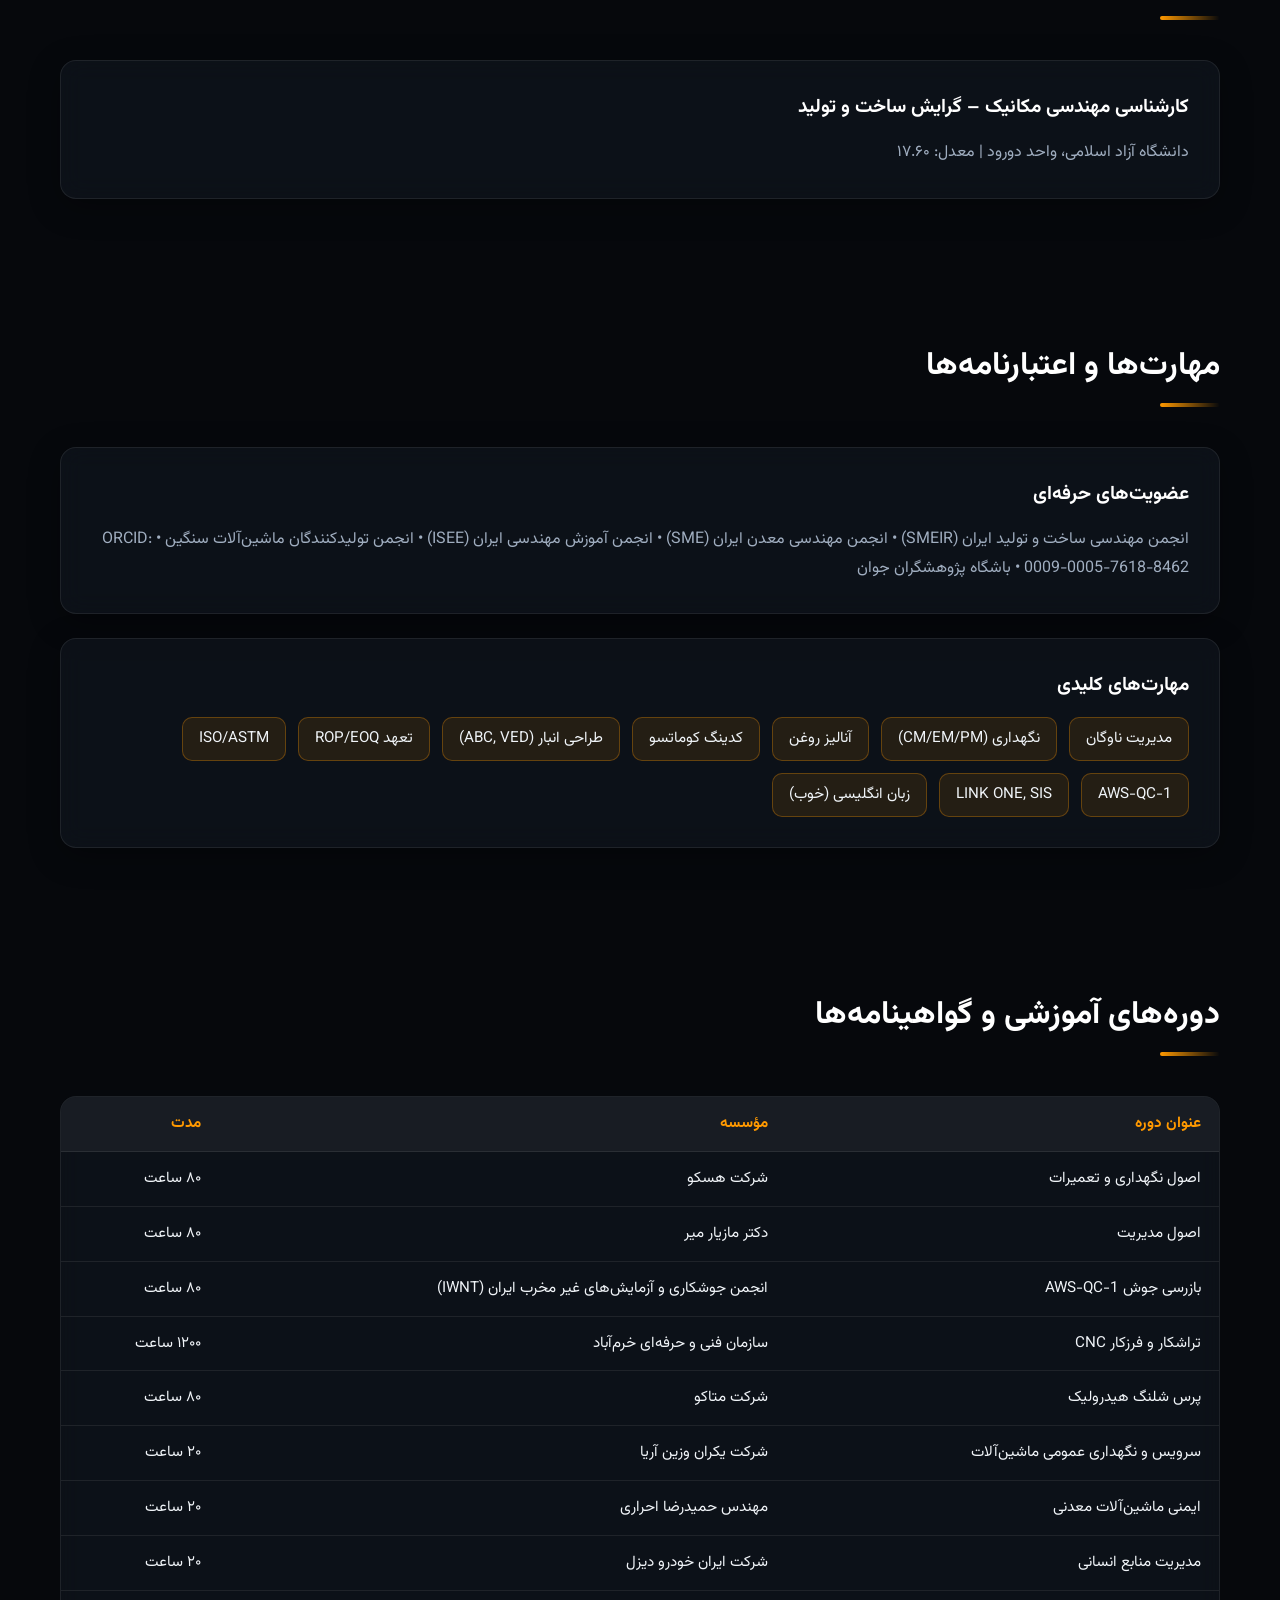
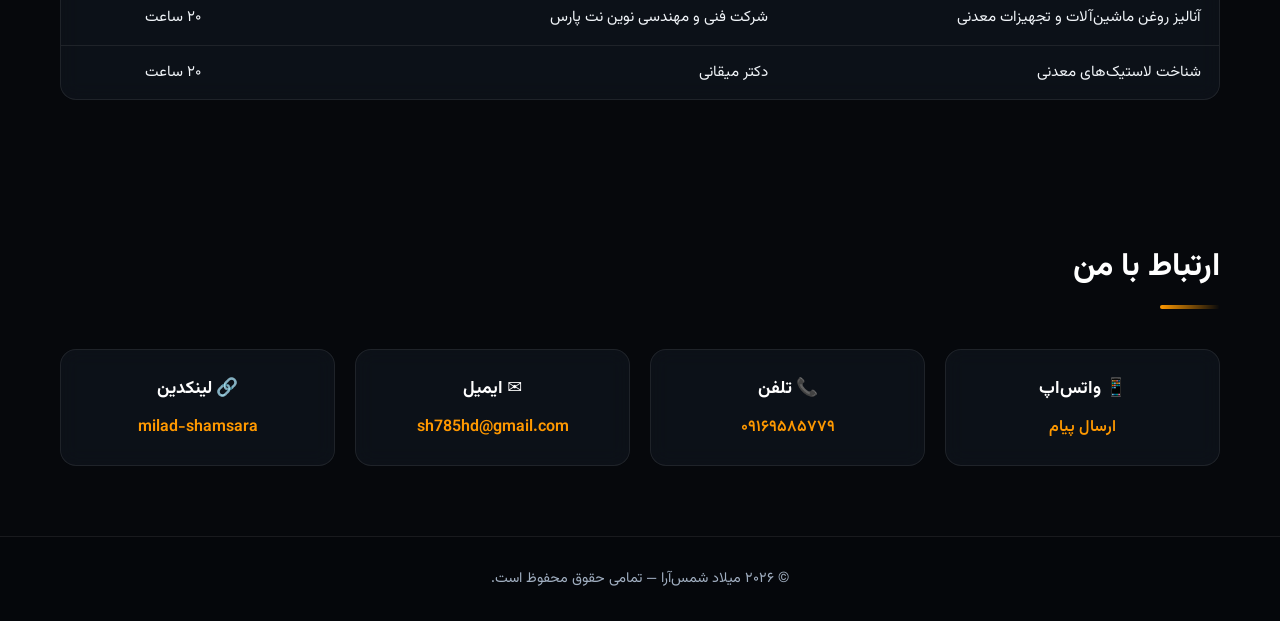
==== commit 928b1604: "Redesign personal website Redesign personal website" ====
--- a/index.html
+++ b/index.html
@@ -1,25 +1,336 @@
 <!DOCTYPE html>
-<html lang="fa" dir="rtl">
+
+<html dir="rtl" lang="fa">
 <head>
-<meta charset="utf-8"><meta name="viewport" content="width=device-width, initial-scale=1">
-<title>میلاد شمس‌آرا | مدیریت ماشین‌آلات و عملیات معدنی</title>
-<meta name="description" content="میلاد شمس‌آرا؛ مدیر ماشین‌آلات و متخصص مدیریت ناوگان، نگهداری و تعمیرات، کدینگ قطعات و پروژه‌های معدنی.">
-<meta name="theme-color" content="#081321"><meta property="og:type" content="website"><meta property="og:title" content="میلاد شمس‌آرا | مدیر صنعت و معدن"><meta property="og:description" content="مدیریت ماشین‌آلات سنگین، تعمیرات و نگهداری و بهبود عملکرد عملیات معدنی."><meta property="og:url" content="https://miladshamsara.github.io/">
-<link rel="canonical" href="https://miladshamsara.github.io/"><link rel="stylesheet" href="assets/style.css">
-</head>
+<meta charset="utf-8"/>
+<meta content="width=device-width, initial-scale=1" name="viewport"/>
+<meta content="RMnz8sOB80vP1t36rzYx9Kjt8Mkm05djORfnwccTHLs" name="google-site-verification">
+<title>میلاد شمس‌آرا | مدیر ماشین‌آلات معدنی</title>
+<meta content="رزومه و خدمات میلاد شمس‌آرا، مدیر کل ماشین‌آلات معدنی. مشاوره، نگهداری، کدینگ و آموزش." name="description"/>
+<link href="https://fonts.googleapis.com" rel="preconnect"/>
+<link crossorigin="" href="https://fonts.gstatic.com" rel="preconnect"/>
+<link href="https://fonts.googleapis.com/css2?family=Vazirmatn:wght@400;600;700&amp;family=Inter:wght@400;600;700&amp;display=swap" rel="stylesheet"/>
+<style>
+  :root {
+    --bg-dark: #06080c;
+    --fg: #f0f4f8;
+    --muted: #a0aec0;
+    --card-bg: rgba(15, 20, 28, 0.75);
+    --border: rgba(255, 255, 255, 0.08);
+    --accent: #ff9900; 
+    --accent-glow: rgba(255, 153, 0, 0.4);
+    --radius: 16px;
+    --max: 1100px;
+  }
+  * { box-sizing: border-box; }
+  html { scroll-behavior: smooth; }
+  
+  body {
+    margin: 0;
+    background-color: var(--bg-dark);
+    background-image: radial-gradient(ellipse at 12% 18%, rgba(255,153,0,.13), transparent 30%), radial-gradient(ellipse at 88% 72%, rgba(37,99,135,.18), transparent 34%), linear-gradient(135deg,#070b12 0%,#0b1420 48%,#080d15 100%);
+    background-attachment: fixed;
+    background-size: cover;
+    background-position: center;
+    color: var(--fg);
+    line-height: 1.7;
+    -webkit-font-smoothing: antialiased;
+    font-family: 'Vazirmatn', system-ui, sans-serif;
+  }
+  body::before {
+    content: '';
+    position: fixed;
+    inset: 0;
+    background: linear-gradient(180deg, rgba(6,8,12,0.22) 0%, rgba(6,8,12,0.38) 100%);
+    z-index: -1;
+  }
+
+  .wrap { max-width: var(--max); margin-inline: auto; padding-inline: 20px; }
+
+  .site-header { position: sticky; top: 0; z-index: 100; background: rgba(6, 8, 12, 0.85); backdrop-filter: blur(15px); border-bottom: 1px solid var(--border); }
+  .site-header .wrap { display: flex; align-items: center; justify-content: space-between; height: 70px; }
+  .brand { font-weight: 700; color: var(--fg); text-decoration: none; font-size: 1.2rem; letter-spacing: 1px; display: flex; align-items: center; gap: 10px; }
+  .brand span { color: var(--accent); }
+  .nav-links { display: flex; gap: 20px; align-items: center; flex-wrap: wrap; font-size: 0.95rem; }
+  .nav-links a { color: var(--muted); text-decoration: none; transition: 0.3s; }
+  .nav-links a:hover { color: var(--accent); }
+  .lang-switch { border: 1px solid var(--border); border-radius: 8px; padding: 6px 12px; font-weight: 600; font-size: 1.1rem; background: rgba(255,255,255,0.05); }
+
+  .hero { padding-block: 100px 80px; display: flex; align-items: center; gap: 50px; flex-wrap: wrap; justify-content: center; text-align: center; }
+  .hero-text { flex: 1; min-width: 300px; text-align: right; }
+  .hero .role { color: var(--accent); font-weight: 700; font-size: 1.1rem; margin: 0 0 10px; letter-spacing: 1px; }
+  .hero h1 { font-size: clamp(2.5rem, 6vw, 3.5rem); margin: 0 0 16px; line-height: 1.2; color: #fff; text-shadow: 0 4px 20px rgba(0,0,0,0.8); }
+  .hero .meta { color: var(--muted); margin: 0 0 30px; font-size: 1.15rem; max-width: 600px; }
+  
+  .actions { display: flex; gap: 16px; flex-wrap: wrap; margin-top: 30px; justify-content: flex-start; }
+  .btn { display: inline-block; padding: 14px 28px; border-radius: 10px; border: 1px solid var(--border); text-decoration: none; color: var(--fg); font-weight: 600; font-size: 1rem; transition: 0.3s; background: rgba(255,255,255,0.05); backdrop-filter: blur(10px); }
+  .btn.primary { background: var(--accent); border-color: var(--accent); color: #000; box-shadow: 0 0 20px var(--accent-glow); }
+  .btn:hover { transform: translateY(-3px); box-shadow: 0 10px 25px rgba(0,0,0,0.4); }
+  .btn.primary:hover { box-shadow: 0 0 35px var(--accent-glow); background: #e68a00; }
+
+  .hero-image { position: relative; }
+  .hero-image img { width: 260px; height: 260px; border-radius: 50%; object-fit: cover; border: 4px solid var(--accent); box-shadow: 0 0 40px var(--accent-glow); position: relative; z-index: 2; background-color: #1a1d24; }
+  .hero-image::before { content: ''; position: absolute; inset: -15px; border-radius: 50%; background: var(--accent); filter: blur(50px); opacity: 0.3; z-index: 1; }
+
+  section { padding-block: 70px; }
+  h2 { font-size: 2rem; margin: 0 0 40px; position: relative; display: inline-block; color: #fff; }
+  h2::after { content: ""; display: block; width: 60px; height: 4px; background: linear-gradient(90deg, var(--accent), transparent); border-radius: 2px; margin-top: 10px; }
+  
+  .grid { display: grid; grid-template-columns: repeat(auto-fill, minmax(320px, 1fr)); gap: 24px; }
+  .card { background: var(--card-bg); border: 1px solid var(--border); border-radius: var(--radius); padding: 30px; transition: 0.4s; backdrop-filter: blur(12px); box-shadow: 0 8px 32px rgba(0,0,0,0.3); }
+  .card:hover { border-color: rgba(255, 153, 0, 0.5); transform: translateY(-5px); box-shadow: 0 15px 40px rgba(0,0,0,0.5); }
+  .card h3 { margin: 0 0 15px; font-size: 1.2rem; display: flex; align-items: center; gap: 10px; color: #fff; }
+  .card p { margin: 0; color: var(--muted); font-size: 1rem; line-height: 1.8; }
+
+  .machine-grid { display: grid; grid-template-columns: repeat(auto-fit, minmax(200px, 1fr)); gap: 20px; margin-top: 20px; }
+  .machine-item { text-align: center; padding: 25px 20px; background: var(--card-bg); border: 1px solid var(--border); border-radius: var(--radius); backdrop-filter: blur(10px); transition: 0.3s; display: flex; flex-direction: column; align-items: center; justify-content: center; }
+  .machine-item:hover { border-color: var(--accent); transform: scale(1.05); }
+  .machine-item img { height: 70px; object-fit: contain; margin-bottom: 15px; filter: drop-shadow(0 4px 6px rgba(0,0,0,0.5)); }
+  .machine-item h4 { margin: 0 0 5px; color: var(--accent); font-size: 1.1rem; }
+  .machine-item p { margin: 0; font-size: 0.9rem; color: var(--muted); }
+
+  .timeline { display: grid; gap: 24px; }
+  .job { position: relative; padding-right: 30px; border-right: 2px solid rgba(255,255,255,0.1); }
+  .job::before { content: ""; position: absolute; right: -8px; top: 8px; width: 14px; height: 14px; border-radius: 50%; background: var(--accent); box-shadow: 0 0 15px var(--accent-glow); }
+  .job h3 { margin: 0 0 6px; font-size: 1.15rem; color: #fff; }
+  .job .meta { color: var(--muted); font-size: 0.95rem; margin: 0 0 10px; }
+  .job .meta strong { color: var(--accent); }
+
+  .skills-list { display: flex; flex-wrap: wrap; gap: 12px; }
+  .skill-tag { background: rgba(255, 153, 0, 0.1); border: 1px solid rgba(255, 153, 0, 0.3); padding: 8px 16px; border-radius: 10px; font-size: 0.95rem; color: var(--fg); transition: 0.3s; }
+  .skill-tag:hover { background: var(--accent); color: #000; transform: translateY(-2px); box-shadow: 0 5px 15px var(--accent-glow); }
+
+  .contact-grid { display: grid; grid-template-columns: repeat(auto-fill, minmax(220px, 1fr)); gap: 20px; }
+  .contact-card { background: var(--card-bg); border: 1px solid var(--border); border-radius: var(--radius); padding: 24px; text-align: center; transition: 0.3s; backdrop-filter: blur(10px); }
+  .contact-card:hover { border-color: var(--accent); transform: translateY(-5px); }
+  .contact-card h3 { margin: 0 0 10px; font-size: 1.1rem; color: #fff; }
+  .contact-card a { color: var(--accent); text-decoration: none; font-size: 1rem; font-weight: 600; }
+  .contact-card a:hover { text-decoration: underline; }
+
+  .table-wrap { overflow-x: auto; border: 1px solid var(--border); border-radius: var(--radius); background: var(--card-bg); backdrop-filter: blur(10px); }
+  table { width: 100%; border-collapse: collapse; font-size: 0.95rem; }
+  th, td { padding: 14px 18px; text-align: start; border-bottom: 1px solid var(--border); }
+  th { background: rgba(255, 255, 255, 0.05); font-weight: 700; color: var(--accent); }
+  tr:last-child td { border-bottom: none; }
+
+  footer { border-top: 1px solid var(--border); padding-block: 30px; color: var(--muted); font-size: 0.9rem; text-align: center; background: rgba(6, 8, 12, 0.95); }
+
+  @media (max-width: 768px) {
+    .hero { padding-block: 50px; }
+    .hero-text { text-align: center; }
+    .actions { justify-content: center; }
+    .hero-image img { width: 200px; height: 200px; }
+    .job { padding-right: 20px; }
+  }
+
+  /* Final layout refinement: wider canvas and visible industrial side treatment */
+  :root { --max: 1280px; }
+  body { position: relative; overflow-x: hidden; background-attachment: fixed; }
+  body::after { content: ""; position: fixed; inset: 0; pointer-events: none; z-index: 0; opacity: .42; background-image: linear-gradient(rgba(255,153,0,.055) 1px, transparent 1px), linear-gradient(90deg, rgba(255,153,0,.055) 1px, transparent 1px); background-size: 56px 56px; mask-image: linear-gradient(90deg, #000 0%, transparent 24%, transparent 76%, #000 100%); }
+  body > * { position: relative; z-index: 1; }
+  .wrap { max-width: var(--max); width: min(calc(100% - 64px), var(--max)); padding-inline: 28px; }
+  section.wrap { margin-inline: auto; }
+  .site-header .wrap { width: min(calc(100% - 64px), var(--max)); }
+  .job { padding: 18px 26px; border: 1px solid rgba(255,153,0,.16); border-inline-start: 3px solid var(--accent); border-radius: 12px; background: linear-gradient(110deg, rgba(255,153,0,.055), rgba(15,20,28,.52) 38%, rgba(15,20,28,.72)); box-shadow: 0 10px 30px rgba(0,0,0,.16); }
+  .job::before { inset-inline-start: -7px; top: 26px; }
+  .job h3 { margin-bottom: 5px; }
+  .job .meta { margin-bottom: 0; }
+  @media (min-width: 1500px) { :root { --max: 1360px; } }
+  @media (max-width: 768px) { .wrap, .site-header .wrap { width: 100%; padding-inline: 18px; } .job { padding: 15px 18px; } }
+
+</style>
+</meta></head>
 <body>
-<header class="site-header"><div class="container header-inner"><a class="brand" href="#top"><span class="brand-mark">MS</span><span class="brand-name">MILAD<span>SHAMSARA</span><small>INDUSTRIAL EXECUTIVE</small></span></a><nav class="nav" aria-label="ناوبری اصلی"><a href="#about">درباره من</a><a href="#achievements">دستاوردها</a><a href="#expertise">تخصص‌ها</a><a href="#experience">سوابق</a><a href="#projects">پروژه‌ها</a><a href="#contact">تماس</a><a class="lang" href="en/" lang="en" dir="ltr">EN ↗</a></nav></div></header>
-<main id="top">
-<section class="hero container"><div class="hero-copy"><span class="eyebrow">معدن • ماشین‌آلات • مدیریت</span><h1>میلاد <span>شمس‌آرا</span></h1><h2>مدیر صنعت و معدن | مدیریت ماشین‌آلات و عملیات سنگین</h2><p class="lead">با بیش از ۱۵ سال تجربه در مدیریت ماشین‌آلات سنگین، نگهداری و تعمیرات و پروژه‌های صنعتی و معدنی؛ تمرکز من بر افزایش آماده‌به‌کاری ناوگان، بهبود بهره‌وری و ایجاد ارزش عملیاتی پایدار است.</p><div class="hero-actions"><a class="btn btn-primary" href="#achievements">مشاهده دستاوردها <span>←</span></a><a class="btn btn-secondary" href="assets/resume-fa.pdf" download>دانلود رزومه PDF</a></div></div><div class="hero-visual" aria-label="ماشین‌آلات سنگین معدنی"><img class="hero-truck" src="assets/dump-truck.png" alt="دامپتراک معدنی"><img class="hero-excavator" src="assets/excavator.png" alt="بیل مکانیکی معدنی"></div></section>
-<section class="metrics container" aria-label="دستاوردهای شاخص"><div class="metric"><strong>۳۷٬۰۰۰+</strong><span>قلم کالا و قطعه کدینگ‌شده</span></div><div class="metric"><strong>۲۸ دستگاه</strong><span>راه‌اندازی و تحویل در ونزوئلا</span></div><div class="metric"><strong>۱۵+ سال</strong><span>تجربه حرفه‌ای</span></div><div class="metric"><strong>۵+ گروه</strong><span>ماشین‌آلات معدنی و سنگین</span></div></section>
-<section class="section container" id="about"><div class="section-head"><span class="section-kicker">معرفی حرفه‌ای</span><h2>درباره من</h2><p class="section-intro">مهندس مکانیک با تمرکز بر مدیریت ناوگان و ماشین‌آلات معدنی، برنامه‌ریزی تعمیرات، مدیریت قطعات و پشتیبانی فنی پروژه‌های بزرگ. تجربه فعالیت در محیط‌های معدنی و صنعتی داخلی و پروژه بین‌المللی، همراه با نگاه سیستمی به عملکرد تجهیزات و زنجیره تأمین قطعات.</p></div><div class="grid"><article class="panel"><div class="panel-icon">◈</div><h3>مدیریت عملیات</h3><p>هدایت فعالیت‌های فنی و عملیاتی، برنامه‌ریزی منابع و پایش شاخص‌های عملکرد ناوگان.</p></article><article class="panel"><div class="panel-icon">⚙</div><h3>نگهداری و تعمیرات</h3><p>برنامه‌ریزی PM، CM و EM، تحلیل توقفات و به‌کارگیری نتایج آنالیز روغن برای تصمیم‌گیری اصلاحی.</p></article><article class="panel"><div class="panel-icon">▦</div><h3>مدیریت قطعات و انبار</h3><p>کدینگ فنی، ساختاردهی اطلاعات کالا، ردیابی بچ‌نامبر، آدرس‌دهی انبار و بهینه‌سازی موجودی.</p></article></div></section>
-<section class="section container" id="achievements"><div class="section-head"><span class="section-kicker">اثرگذاری و نتایج</span><h2>دستاوردهای شاخص</h2></div><div class="panel achievement-list"><div class="achievement"><span class="check">✓</span><p>سرپرستی واحد کدینگ و ترجمه و اصلاح کدینگ بیش از ۳۷ هزار قلم کالا و قطعه برای هلدینگی با ۸ شرکت زیرمجموعه.</p></div><div class="achievement"><span class="check">✓</span><p>راه‌اندازی، تحویل و آموزش نیروی انسانی برای ۲۸ دستگاه ماشین‌آلات سنگین در پروژه معدن طلای بولیوار ونزوئلا.</p></div><div class="achievement"><span class="check">✓</span><p>تجربه مدیریت و پشتیبانی ناوگان ماشین‌آلات در پروژه‌های معدنی، عمرانی و صنعتی.</p></div><div class="achievement"><span class="check">✓</span><p>توسعه رویکردهای پایش وضعیت، آنالیز روغن، مدیریت قطعات و برنامه‌ریزی تعمیرات برای بهبود آماده‌به‌کاری تجهیزات.</p></div></div></section>
-<section class="section container" id="expertise"><div class="section-head"><span class="section-kicker">حوزه‌های تخصصی</span><h2>تخصص در ماشین‌آلات سنگین</h2><p class="section-intro">تجربه فنی و مدیریتی در گروه‌های اصلی ماشین‌آلات معدنی و راه‌سازی.</p></div><div class="equipment"><article class="panel equipment-card"><img src="assets/komatsu-logo.png" alt="لوگوی Komatsu"><h3>Komatsu</h3><p>کدینگ قطعات، اطلاعات فنی و پشتیبانی ناوگان</p></article><article class="panel equipment-card"><img src="assets/excavator.png" alt="بیل مکانیکی"><h3>بیل مکانیکی</h3><p>سیستم‌های هیدرولیک و پایش وضعیت</p></article><article class="panel equipment-card"><img src="assets/dump-truck.png" alt="دامپتراک"><h3>دامپتراک معدنی</h3><p>مدیریت ناوگان و برنامه‌ریزی نگهداری</p></article><article class="panel equipment-card"><img src="assets/loader.png" alt="ماشین‌آلات بارگیری و بلدوزر"><h3>لودر و بلدوزر</h3><p>راه‌اندازی، سرویس و پشتیبانی عملیاتی</p></article></div><div class="tags" style="margin-top:20px"><span class="tag">Fleet Management</span><span class="tag">PM / CM / EM</span><span class="tag">Oil Analysis</span><span class="tag">Komatsu Parts Coding</span><span class="tag">ABC / VED</span><span class="tag">ROP / EOQ</span><span class="tag">ISO / ASTM / ASME</span><span class="tag">LINK ONE / SIS</span></div></section>
-<section class="section container" id="experience"><div class="section-head"><span class="section-kicker">مسیر حرفه‌ای</span><h2>سوابق کاری</h2></div><div class="timeline">
-<article class="job"><h3>مدیر کل ماشین‌آلات معدنی</h3><p class="job-meta">هلدینگ فولاد یزد – جنوب شرق ایرانیان | ۱۴۰۴ تا کنون</p></article>
-</div></section>
-<section class="section container" id="projects"><div class="section-head"><span class="section-kicker">تجربه بین‌المللی</span><h2>پروژه معدن طلای بولیوار – ونزوئلا</h2></div><div class="project-feature"><div class="project-photo"><img src="assets/loader.png" alt="ماشین‌آلات سنگین پروژه معدنی"></div><div><h3>نماینده شانتویی | اوت تا دسامبر ۲۰۲۰</h3><p class="section-intro">در همکاری با شرکت اسپادانا، مسئولیت راه‌اندازی، تحویل و آموزش اپراتورها برای ۲۸ دستگاه ماشین‌آلات سنگین شامل لودر، بلدوزر، گریدر و دامپتراک را بر عهده داشتم. همچنین در جذب نیروی محلی و آموزش میدانی اصول بهره‌برداری و نگهداری مشارکت کردم.</p></div></div></section>
-<section class="section container"><div class="section-head"><span class="section-kicker">تحصیلات و توسعه حرفه‌ای</span><h2>تحصیلات و گواهینامه‌ها</h2></div><div class="panel" style="margin-bottom:18px"><h3>کارشناسی مهندسی مکانیک – گرایش ساخت و تولید</h3><p>دانشگاه آزاد اسلامی، واحد دورود | معدل ۱۷٫۶۰ از ۲۰</p></div><div class="table-wrap"><table class="training"><thead><tr><th>عنوان دوره</th><th>مؤسسه</th><th>مدت</th></tr></thead><tbody><tr><td>اصول نگهداری و تعمیرات</td><td>شرکت هسکو</td><td>۸۰ ساعت</td></tr><tr><td>اصول مدیریت</td><td>دکتر مازیار میر</td><td>۸۰ ساعت</td></tr><tr><td>بازرسی جوش AWS-QC-1</td><td>انجمن جوشکاری و آزمایش‌های غیرمخرب ایران</td><td>۸۰ ساعت</td></tr><tr><td>تراشکاری و فرزکاری CNC</td><td>سازمان فنی و حرفه‌ای خرم‌آباد</td><td>۱۲۰۰ ساعت</td></tr><tr><td>پرس شلنگ هیدرولیک</td><td>شرکت متاکو</td><td>۸۰ ساعت</td></tr><tr><td>سرویس و نگهداری عمومی ماشین‌آلات</td><td>شرکت یکران وزین آریا</td><td>۲۰ ساعت</td></tr><tr><td>ایمنی ماشین‌آلات معدنی</td><td>مهندس حمیدرضا احراری</td><td>۲۰ ساعت</td></tr><tr><td>مدیریت منابع انسانی</td><td>شرکت ایران‌خودرو دیزل</td><td>۲۰ ساعت</td></tr><tr><td>آنالیز روغن ماشین‌آلات و تجهیزات معدنی</td><td>شرکت فنی و مهندسی نوین نت پارس</td><td>۲۰ ساعت</td></tr><tr><td>شناخت لاستیک‌های معدنی</td><td>دکتر میقانی</td><td>۲۰ ساعت</td></tr></tbody></table></div></section>
-<section class="section container" id="contact"><div class="section-head"><span class="section-kicker">در ارتباط باشیم</span><h2>تماس و همکاری</h2><p class="section-intro">برای فرصت‌های مدیریتی، مشاوره فنی، همکاری پروژه‌ای و بین‌المللی در دسترس هستم.</p></div><div class="contact-grid"><article class="panel contact-card"><h3>واتس‌اپ</h3><a href="https://wa.me/989169585779" target="_blank" rel="noopener">ارسال پیام</a></article><article class="panel contact-card"><h3>تلفن</h3><a href="tel:+989169585779">۰۹۱۶۹۵۸۵۷۷۹</a></article><article class="panel contact-card"><h3>ایمیل</h3><a href="mailto:sh785hd@gmail.com">sh785hd@gmail.com</a></article><article class="panel contact-card"><h3>لینکدین</h3><a href="https://www.linkedin.com/in/milad-shamsara" target="_blank" rel="noopener">milad-shamsara</a></article></div><div class="hero-actions"><a class="btn btn-secondary" href="assets/milad.vcf" download>ذخیره اطلاعات تماس</a></div></section>
-</main><footer class="footer"><div class="container footer-inner"><span>© ۱۴۰۵ میلاد شمس‌آرا. تمامی حقوق محفوظ است.</span><strong>MINING • INDUSTRY • PERFORMANCE</strong></div></footer>
-</body></html>+<header class="site-header">
+<div class="wrap">
+<a class="brand" href="#">MILAD<span>SHAMSARA</span></a>
+<nav class="nav-links">
+<a href="#machines">ماشین‌آلات</a>
+<a href="#services">خدمات</a>
+<a href="#experience">سوابق</a>
+<a href="#skills">مهارت‌ها</a>
+<a href="#contact">تماس</a>
+<a class="lang-switch" href="en/" title="English">🇬🇧</a>
+</nav>
+</div>
+</header>
+<section class="hero wrap">
+<div class="hero-text">
+<p class="role">مدیر کل ماشین‌آلات معدنی | متخصص نگهداری و تعمیرات</p>
+<h1>میلاد شمس‌آرا</h1>
+<p class="meta">آماده‌ی همکاری استخدامی (داخلی/خارجی) و پذیرش پروژه‌های پیمانی و دورکاری. با بیش از ۱۵ سال تجربه در مدیریت ناوگان و بهینه‌سازی عملکرد ماشین‌آلات سنگین معدنی.</p>
+<div class="actions">
+<a class="btn primary" download="" href="assets/resume-fa.pdf">📄 دانلود رزومه (PDF)</a>
+<a class="btn" href="https://wa.me/989169585779" target="_blank">💬 درخواست مشاوره</a>
+</div>
+</div>
+<div class="hero-image">
+<img alt="میلاد شمس‌آرا" src="assets/profile.jpg"/>
+</div>
+</section>
+<section class="wrap" id="machines">
+<h2>تخصص در ناوگان سنگین</h2>
+<div class="machine-grid">
+<div class="machine-item">
+<img alt="Komatsu" src="assets/komatsu-logo.png"/>
+<h4>کوماتسو (Komatsu)</h4>
+<p>تسلط کامل بر کدینگ، نگهداری و تعمیرات نسل‌های مختلف (PC, HD, WA)</p>
+</div>
+<div class="machine-item">
+<img alt="Excavator" src="assets/excavator.png"/>
+<h4>بیل مکانیکی (Excavator)</h4>
+<p>عیب‌یابی تخصصی سیستم‌های هیدرولیک و پایش وضعیت (Condition Monitoring)</p>
+</div>
+<div class="machine-item">
+<img alt="Dump Truck" src="assets/dump-truck.png"/>
+<h4>دامپتراک (Dump Truck)</h4>
+<p>مدیریت ناوگان و برنامه‌ریزی PM برای دامپتراک‌های معدنی ۱۰۰ تنی</p>
+</div>
+<div class="machine-item">
+<img alt="Loader" src="assets/loader.png"/>
+<h4>لودر و بلدوزر</h4>
+<p>راه‌اندازی (PDI) و آموزش اپراتوری طبق استانداردهای OEM</p>
+</div>
+</div>
+</section>
+<section class="wrap" id="services">
+<h2>خدمات من</h2>
+<div class="grid">
+<div class="card">
+<h3>🛠️ مشاوره نگهداری</h3>
+<p>برنامه‌ریزی استراتژیک PM/CM/EM، تحلیل آنالیز روغن و بهینه‌سازی راندمان ناوگان برای کاهش توقفات.</p>
+</div>
+<div class="card">
+<h3>💻 پروژه‌های دورکاری</h3>
+<p>کدینگ تخصصی قطعات کوماتسو، طراحی ساختار انبار (ABC, VED) و پیاده‌سازی سیستم‌های ROP و EOQ به صورت ریموت.</p>
+</div>
+<div class="card">
+<h3>🎓 آموزش و راه‌اندازی</h3>
+<p>آموزش اپراتورها، راه‌اندازی ماشین‌آلات سنگین (PDI) و آموزش تیم‌های فنی طبق استانداردهای OEM.</p>
+</div>
+</div>
+</section>
+<section class="wrap" id="experience">
+<h2>سوابق کاری</h2>
+<div class="timeline">
+<article class="job">
+<h3>مدیر کل ماشین‌آلات معدنی</h3>
+<p class="meta"><strong>هلدینگ فولاد یزد – جنوب شرق ایرانیان</strong> | ۱۴۰۴ تا کنون</p>
+
+</article>
+<article class="job">
+<h3>سرپرست ماشین‌آلات معدنی</h3>
+<p class="meta"><strong>شرکت عمران کلوت جنوب – معدن ۴ گل‌گهر سیرجان</strong> | ۱۴۰۱ تا ۱۴۰۴</p>
+
+</article>
+<article class="job">
+<h3>سرپرست ماشین‌آلات معدنی</h3>
+<p class="meta"><strong>مس درخشان – معدن مس تخت گنبد</strong> | ۱۴۰۰ تا ۱۴۰۱</p>
+
+</article>
+<article class="job">
+<h3>مدیر فنی و ماشین‌آلات معدنی</h3>
+<p class="meta"><strong>شرکت آریا جنوب ایرانیان – معدن سنگ آهن کویر (اسمالون)</strong> | ۱۳۹۸ تا ۱۴۰۰</p>
+
+</article>
+<article class="job">
+<h3>سرپرست دفتر فنی ماشین‌آلات</h3>
+<p class="meta"><strong>مشارکت پرلیت و فلار – آب منطقه‌ای سیستان و بلوچستان</strong> | ۱۳۹۶ تا ۱۳۹۷</p>
+
+</article>
+<article class="job">
+<h3>سرپرست دفتر فنی ماشین‌آلات</h3>
+<p class="meta"><strong>شرکت بین‌المللی آباد راهان پارس – پالایشگاه ستاره خلیج فارس</strong> | ۱۳۹۳ تا ۱۳۹۶</p>
+
+</article>
+<article class="job">
+<h3>مسئول نگهداری و تعمیرات</h3>
+<p class="meta"><strong>قرارگاه سازندگی خاتم‌الانبیا – پروژه طرح گرمسیری</strong> | ۱۳۹۰ تا ۱۳۹۳</p>
+
+</article>
+</div>
+</section>
+<section class="wrap">
+<h2>پروژه بین‌المللی</h2>
+<div class="card">
+<h3>نماینده رسمی شانتویی (Shantui)</h3>
+<p class="meta" style="color: var(--accent); font-weight: bold;">شرکت اسپادانا – معدن طلای بولیوار، ونزوئلا | اوت ۲۰۲۰ تا دسامبر ۲۰۲۰</p>
+<ul style="margin-top: 15px; padding-right: 20px; line-height: 1.8; color: var(--muted);">
+<li>راه‌اندازی، تحویل و آموزش اپراتورها برای ۲۸ دستگاه ماشین‌آلات سنگین (لودر، بلدوزر، گریدر و دامپتراک).</li>
+<li>جذب پرسنل محلی و برگزاری دوره‌های آموزشی میدانی برای ایشان در زمینه اصول کار، نگهداری و اپراتوری (PDI-PM).</li>
+</ul>
+</div>
+</section>
+<section class="wrap">
+<h2>تحصیلات</h2>
+<div class="card">
+<h3>کارشناسی مهندسی مکانیک – گرایش ساخت و تولید</h3>
+<p class="meta">دانشگاه آزاد اسلامی، واحد دورود | معدل: ۱۷.۶۰</p>
+</div>
+</section>
+<section class="wrap" id="skills">
+<h2>مهارت‌ها و اعتبارنامه‌ها</h2>
+<div class="card" style="margin-bottom: 24px;">
+<h3>عضویت‌های حرفه‌ای</h3>
+<p>انجمن مهندسی ساخت و تولید ایران (SMEIR) • انجمن مهندسی معدن ایران (SME) • انجمن آموزش مهندسی ایران (ISEE) • انجمن تولیدکنندگان ماشین‌آلات سنگین • ORCID: 0009-0005-7618-8462 • باشگاه پژوهشگران جوان</p>
+</div>
+<div class="card">
+<h3>مهارت‌های کلیدی</h3>
+<div class="skills-list">
+<span class="skill-tag">مدیریت ناوگان</span>
+<span class="skill-tag">نگهداری (CM/EM/PM)</span>
+<span class="skill-tag">آنالیز روغن</span>
+<span class="skill-tag">کدینگ کوماتسو</span>
+<span class="skill-tag">طراحی انبار (ABC, VED)</span>
+<span class="skill-tag">تعهد ROP/EOQ</span>
+<span class="skill-tag">ISO/ASTM</span>
+<span class="skill-tag">AWS-QC-1</span>
+<span class="skill-tag">LINK ONE, SIS</span>
+<span class="skill-tag">زبان انگلیسی (خوب)</span>
+</div>
+</div>
+</section>
+<section class="wrap">
+<h2>دوره‌های آموزشی و گواهینامه‌ها</h2>
+<div class="table-wrap">
+<table>
+<thead><tr><th>عنوان دوره</th><th>مؤسسه</th><th>مدت</th></tr></thead>
+<tbody>
+<tr><td>اصول نگهداری و تعمیرات</td><td>شرکت هسکو</td><td>۸۰ ساعت</td></tr>
+<tr><td>اصول مدیریت</td><td>دکتر مازیار میر</td><td>۸۰ ساعت</td></tr>
+<tr><td>بازرسی جوش AWS-QC-1</td><td>انجمن جوشکاری و آزمایش‌های غیر مخرب ایران (IWNT)</td><td>۸۰ ساعت</td></tr>
+<tr><td>تراشکار و فرزکار CNC</td><td>سازمان فنی و حرفه‌ای خرم‌آباد</td><td>۱۲۰۰ ساعت</td></tr>
+<tr><td>پرس شلنگ هیدرولیک</td><td>شرکت متاکو</td><td>۸۰ ساعت</td></tr>
+<tr><td>سرویس و نگهداری عمومی ماشین‌آلات</td><td>شرکت یکران وزین آریا</td><td>۲۰ ساعت</td></tr>
+<tr><td>ایمنی ماشین‌آلات معدنی</td><td>مهندس حمیدرضا احراری</td><td>۲۰ ساعت</td></tr>
+<tr><td>مدیریت منابع انسانی</td><td>شرکت ایران خودرو دیزل</td><td>۲۰ ساعت</td></tr>
+<tr><td>آنالیز روغن ماشین‌آلات و تجهیزات معدنی</td><td>شرکت فنی و مهندسی نوین نت پارس</td><td>۲۰ ساعت</td></tr>
+<tr><td>شناخت لاستیک‌های معدنی</td><td>دکتر میقانی</td><td>۲۰ ساعت</td></tr>
+</tbody>
+</table>
+</div>
+</section>
+<section class="wrap" id="contact">
+<h2>ارتباط با من</h2>
+<div class="contact-grid">
+<div class="contact-card">
+<h3>📱 واتس‌اپ</h3>
+<a href="https://wa.me/989169585779" target="_blank">ارسال پیام</a>
+</div>
+<div class="contact-card">
+<h3>📞 تلفن</h3>
+<a href="tel:+989169585779">۰۹۱۶۹۵۸۵۷۷۹</a>
+</div>
+<div class="contact-card">
+<h3>✉️ ایمیل</h3>
+<a href="mailto:sh785hd@gmail.com">sh785hd@gmail.com</a>
+</div>
+<div class="contact-card">
+<h3>🔗 لینکدین</h3>
+<a href="https://www.linkedin.com/in/milad-shamsara" target="_blank">milad-shamsara</a>
+</div>
+</div>
+</section>
+<footer>© ۲۰۲۶ میلاد شمس‌آرا — تمامی حقوق محفوظ است.</footer>
+</body>
+</html>
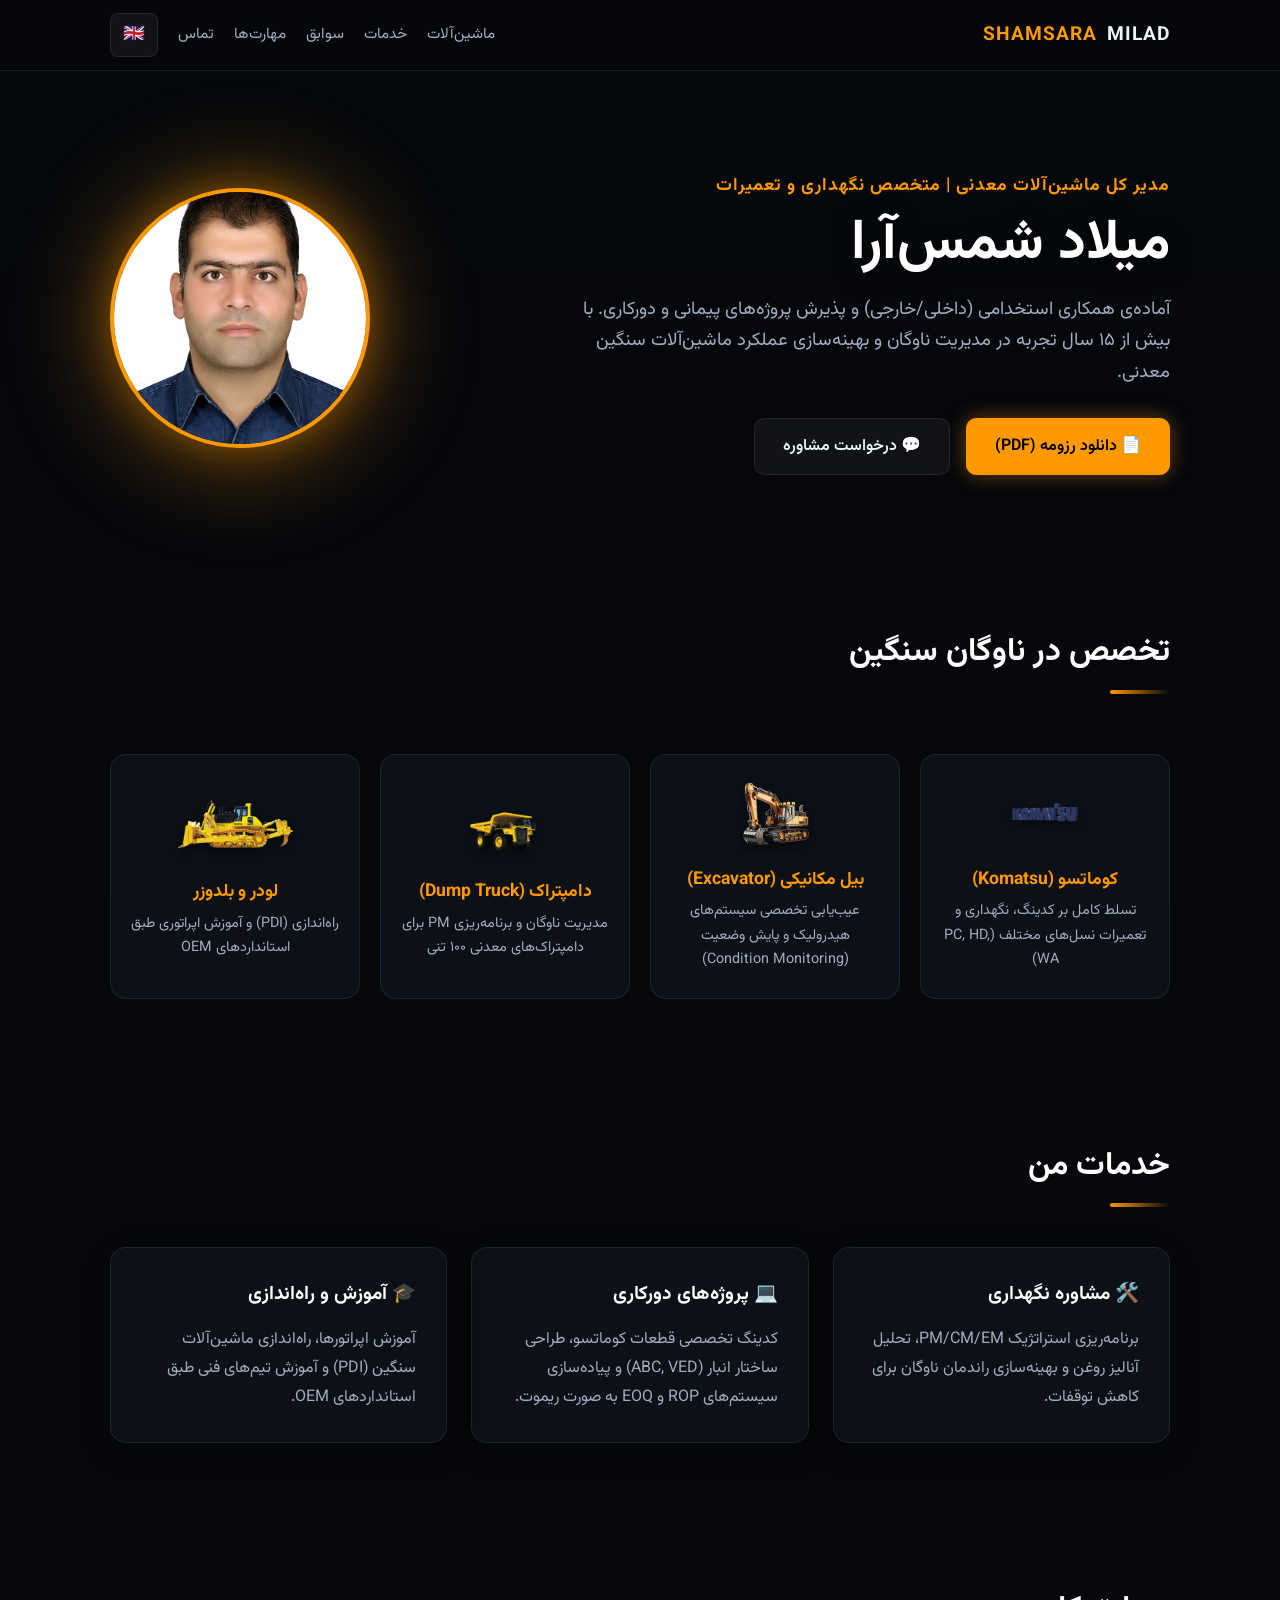
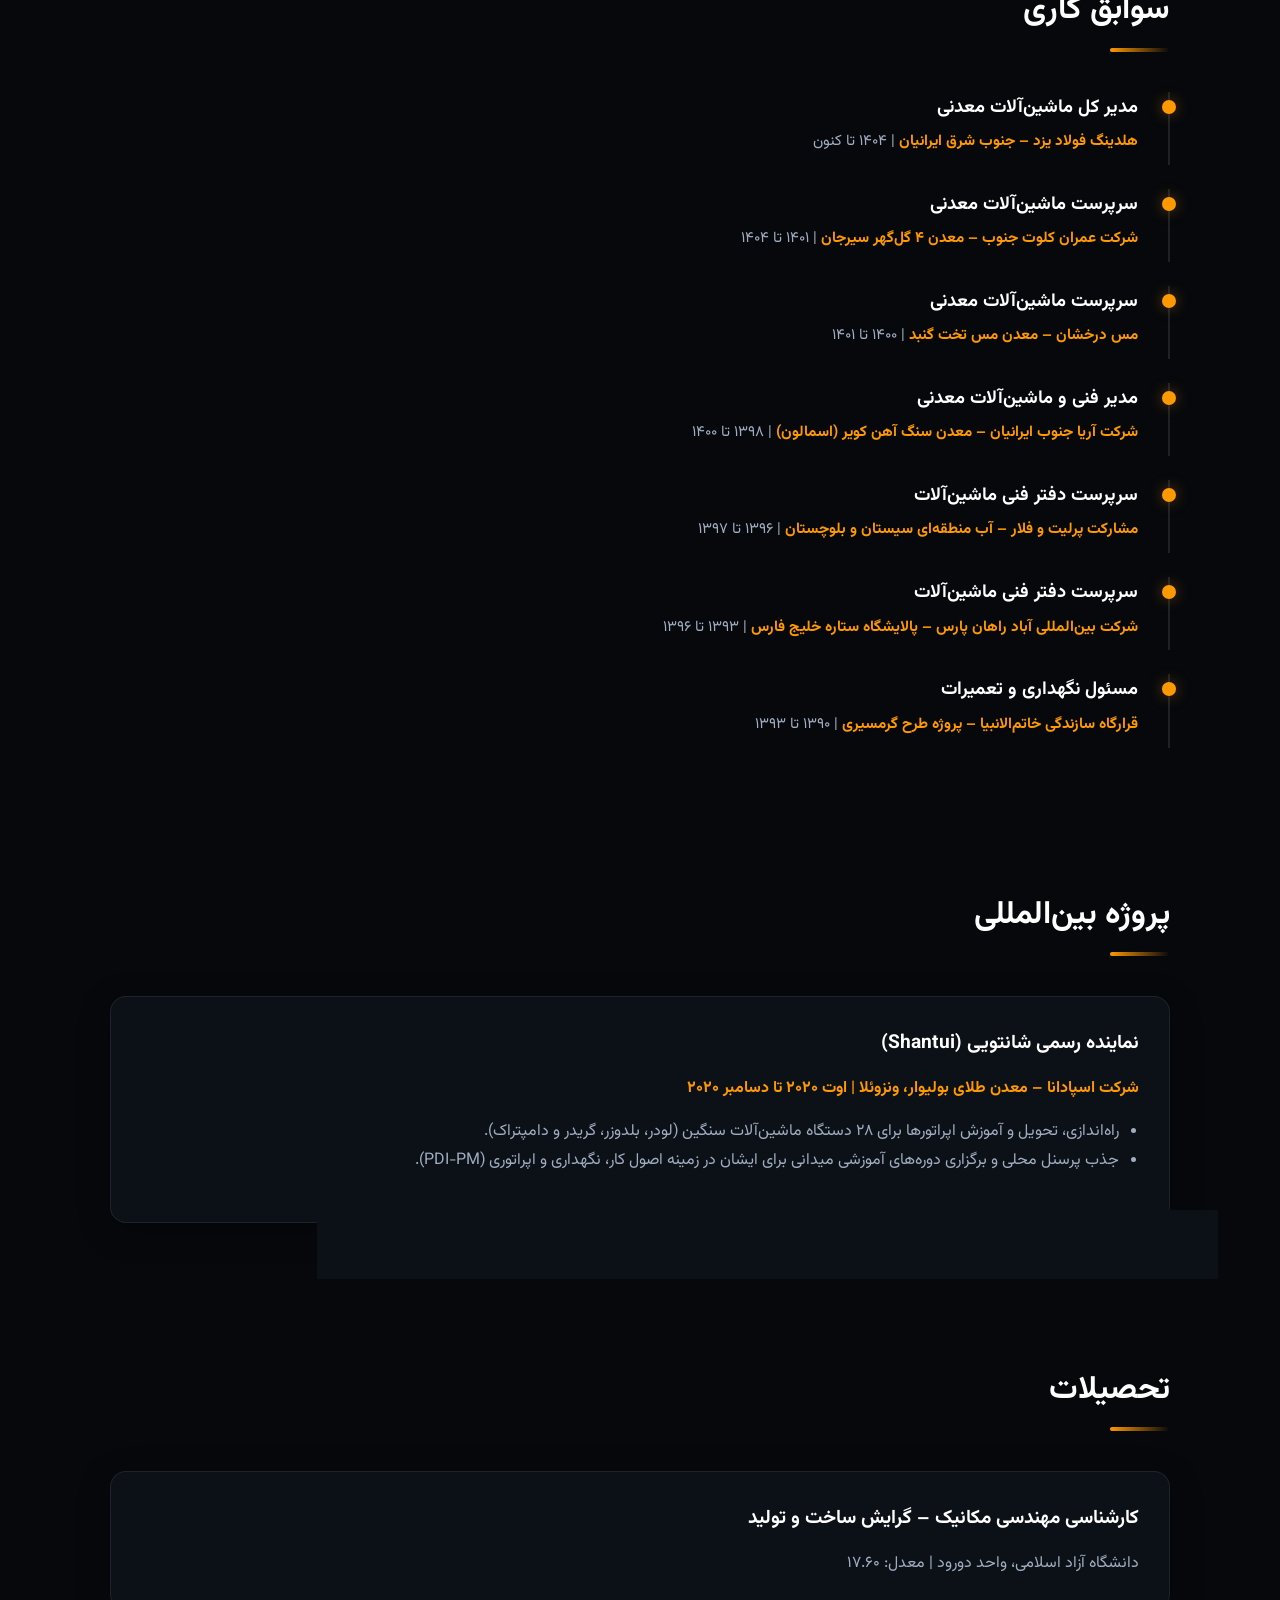
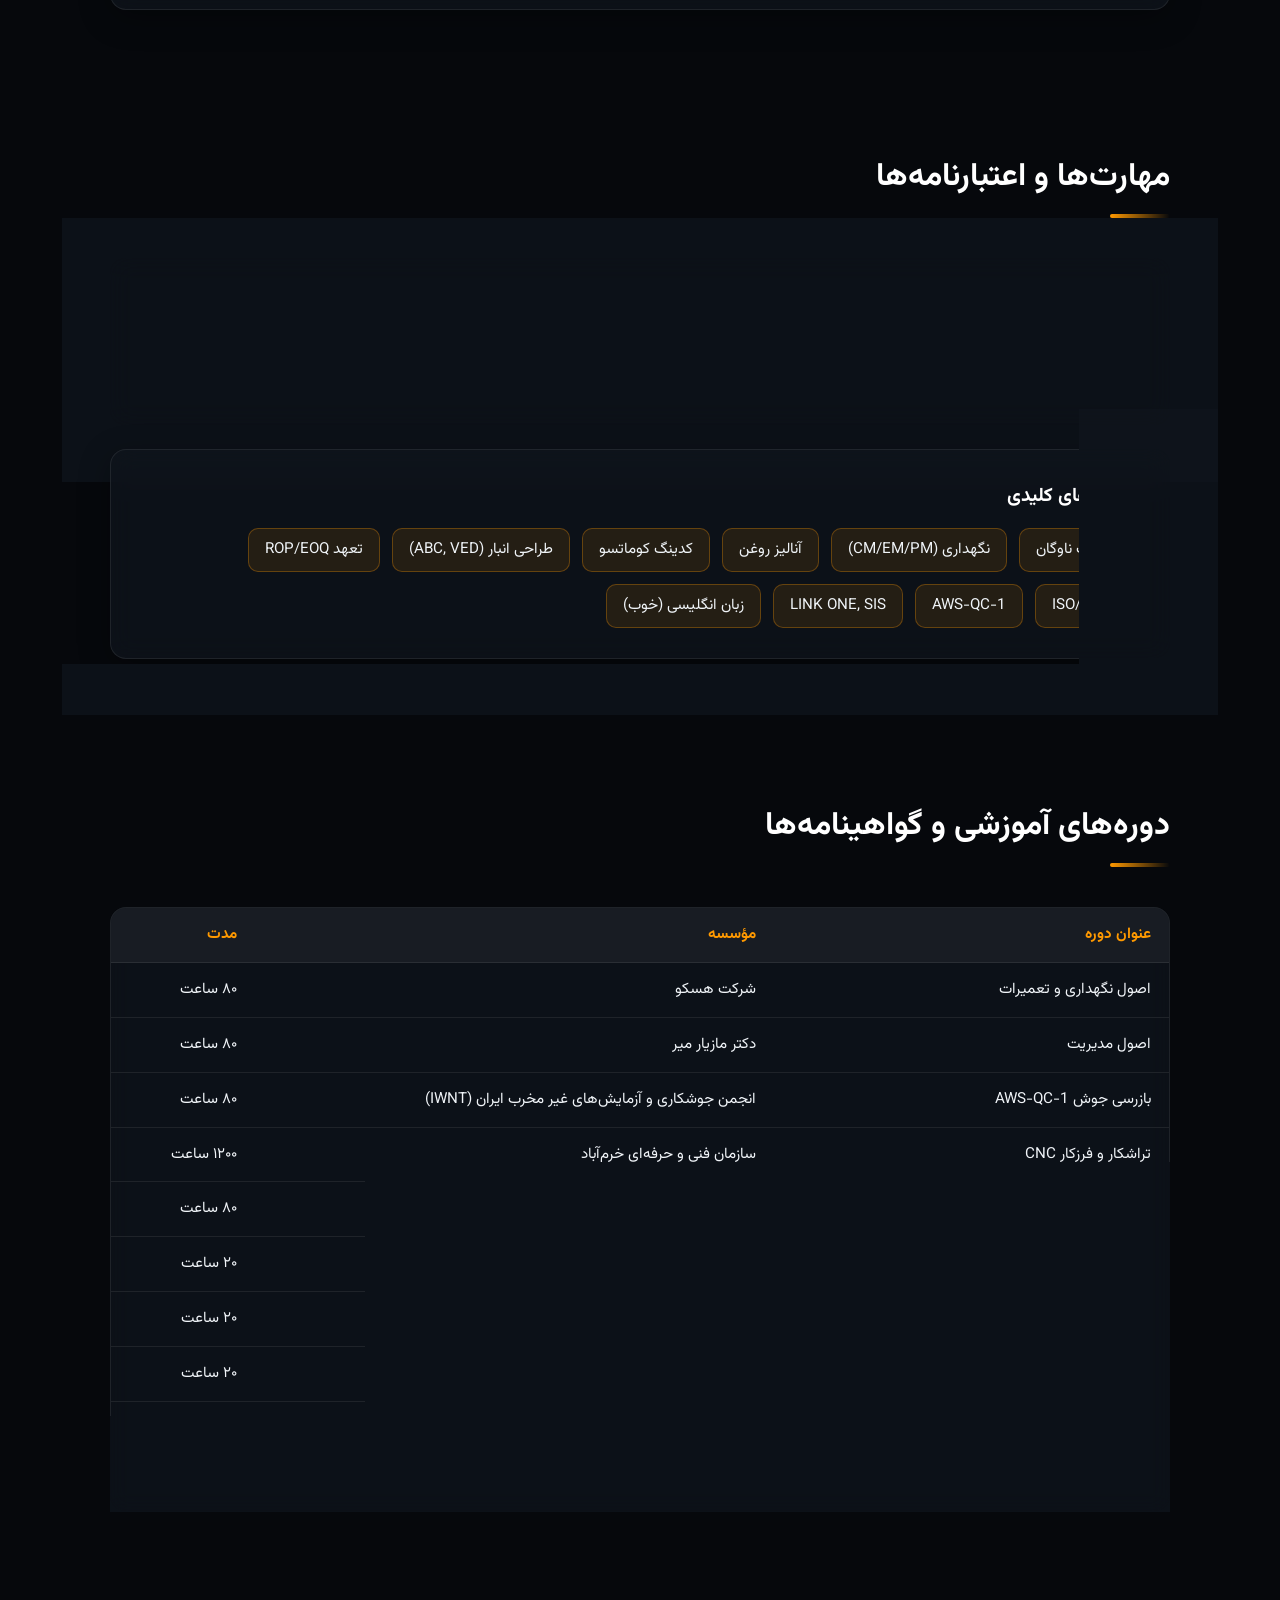
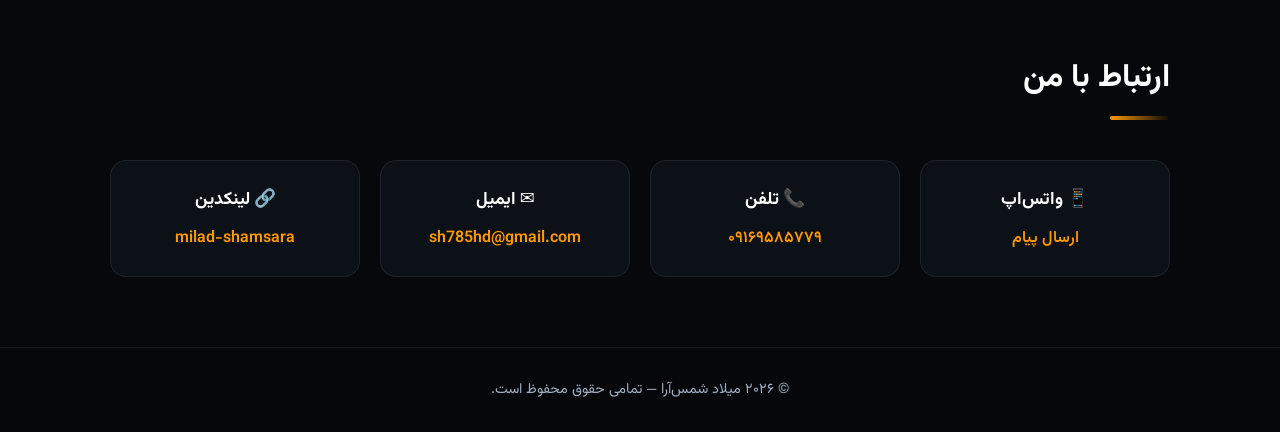
==== commit b578e3e6: "Redesign personal website Redesign personal website" ====
--- a/index.html
+++ b/index.html
@@ -28,7 +28,7 @@
   body {
     margin: 0;
     background-color: var(--bg-dark);
-    background-image: radial-gradient(ellipse at 12% 18%, rgba(255,153,0,.13), transparent 30%), radial-gradient(ellipse at 88% 72%, rgba(37,99,135,.18), transparent 34%), linear-gradient(135deg,#070b12 0%,#0b1420 48%,#080d15 100%);
+    background-image: url('assets/bg-mining.jpg');
     background-attachment: fixed;
     background-size: cover;
     background-position: center;
@@ -41,7 +41,7 @@
     content: '';
     position: fixed;
     inset: 0;
-    background: linear-gradient(180deg, rgba(6,8,12,0.22) 0%, rgba(6,8,12,0.38) 100%);
+    background: linear-gradient(180deg, rgba(6,8,12,0.85) 0%, rgba(6,8,12,0.95) 100%);
     z-index: -1;
   }
 
@@ -122,22 +122,6 @@
     .hero-image img { width: 200px; height: 200px; }
     .job { padding-right: 20px; }
   }
-
-  /* Final layout refinement: wider canvas and visible industrial side treatment */
-  :root { --max: 1280px; }
-  body { position: relative; overflow-x: hidden; background-attachment: fixed; }
-  body::after { content: ""; position: fixed; inset: 0; pointer-events: none; z-index: 0; opacity: .42; background-image: linear-gradient(rgba(255,153,0,.055) 1px, transparent 1px), linear-gradient(90deg, rgba(255,153,0,.055) 1px, transparent 1px); background-size: 56px 56px; mask-image: linear-gradient(90deg, #000 0%, transparent 24%, transparent 76%, #000 100%); }
-  body > * { position: relative; z-index: 1; }
-  .wrap { max-width: var(--max); width: min(calc(100% - 64px), var(--max)); padding-inline: 28px; }
-  section.wrap { margin-inline: auto; }
-  .site-header .wrap { width: min(calc(100% - 64px), var(--max)); }
-  .job { padding: 18px 26px; border: 1px solid rgba(255,153,0,.16); border-inline-start: 3px solid var(--accent); border-radius: 12px; background: linear-gradient(110deg, rgba(255,153,0,.055), rgba(15,20,28,.52) 38%, rgba(15,20,28,.72)); box-shadow: 0 10px 30px rgba(0,0,0,.16); }
-  .job::before { inset-inline-start: -7px; top: 26px; }
-  .job h3 { margin-bottom: 5px; }
-  .job .meta { margin-bottom: 0; }
-  @media (min-width: 1500px) { :root { --max: 1360px; } }
-  @media (max-width: 768px) { .wrap, .site-header .wrap { width: 100%; padding-inline: 18px; } .job { padding: 15px 18px; } }
-
 </style>
 </meta></head>
 <body>
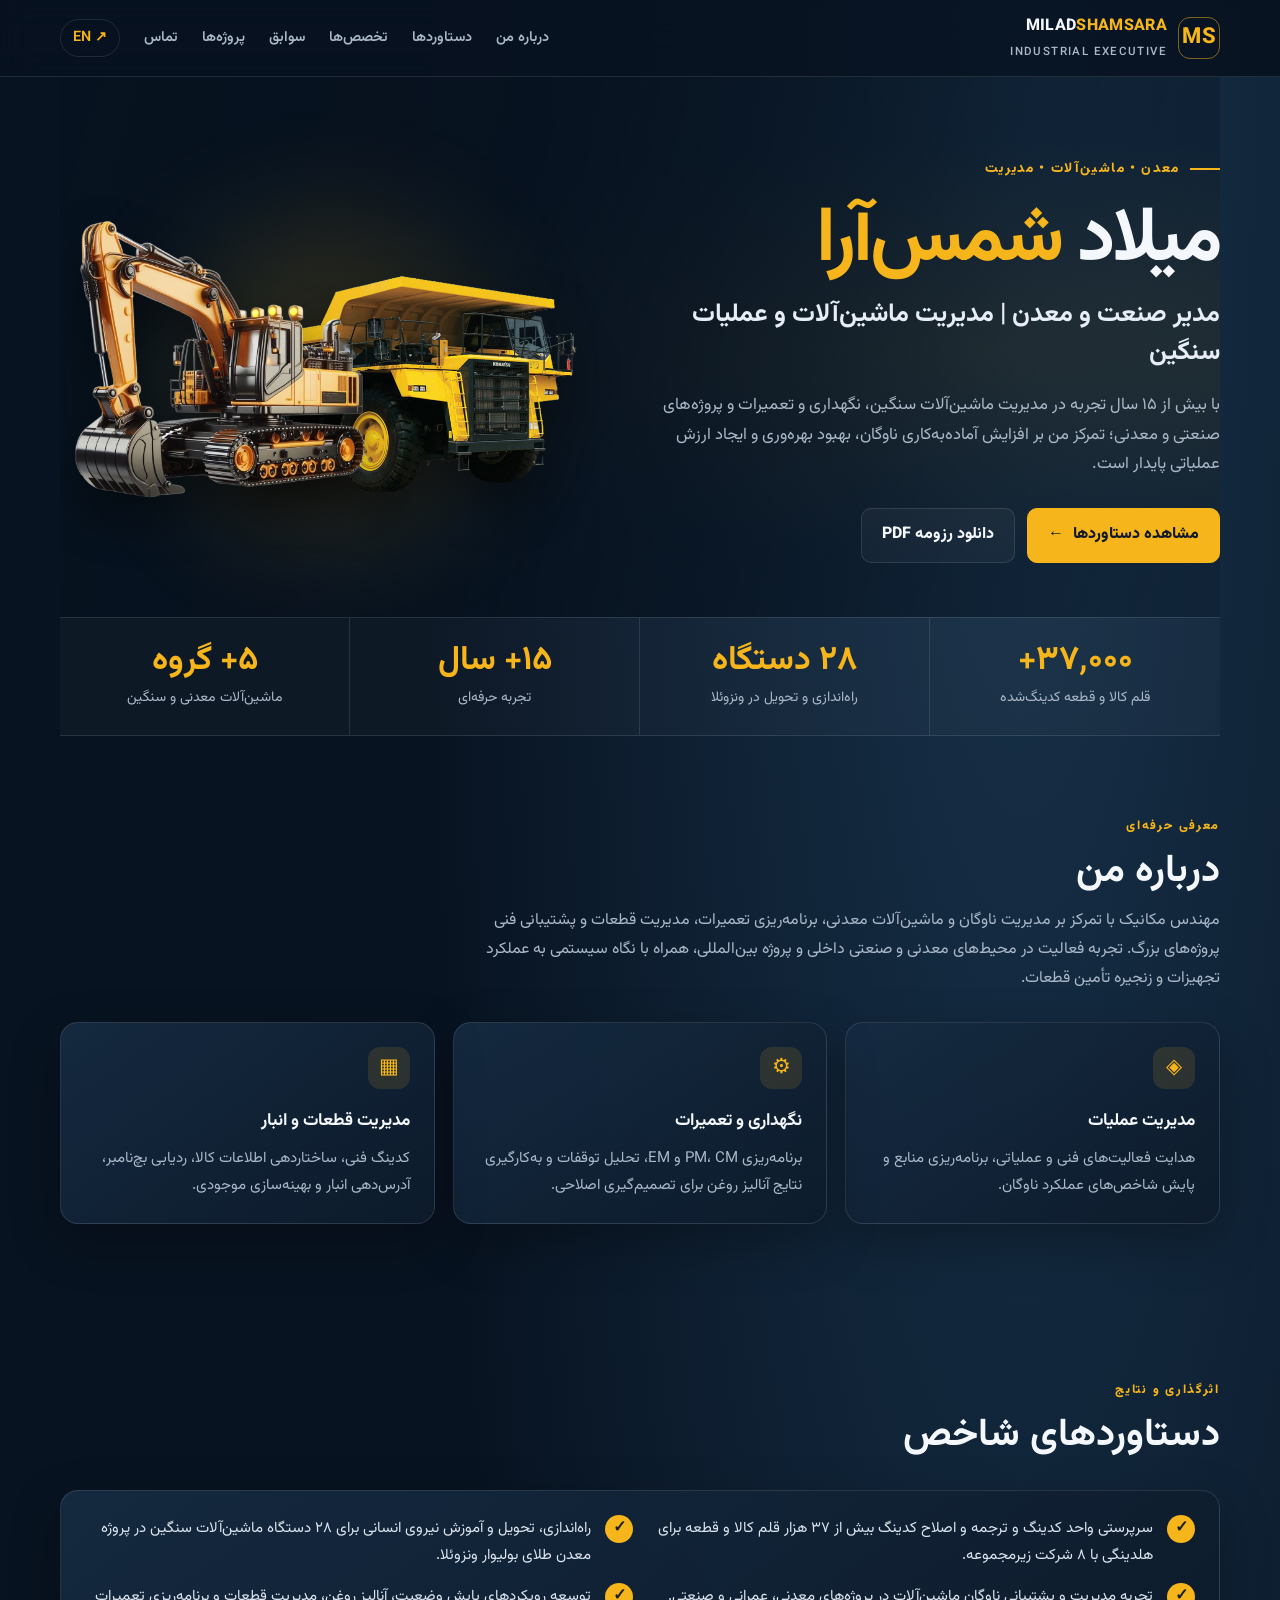
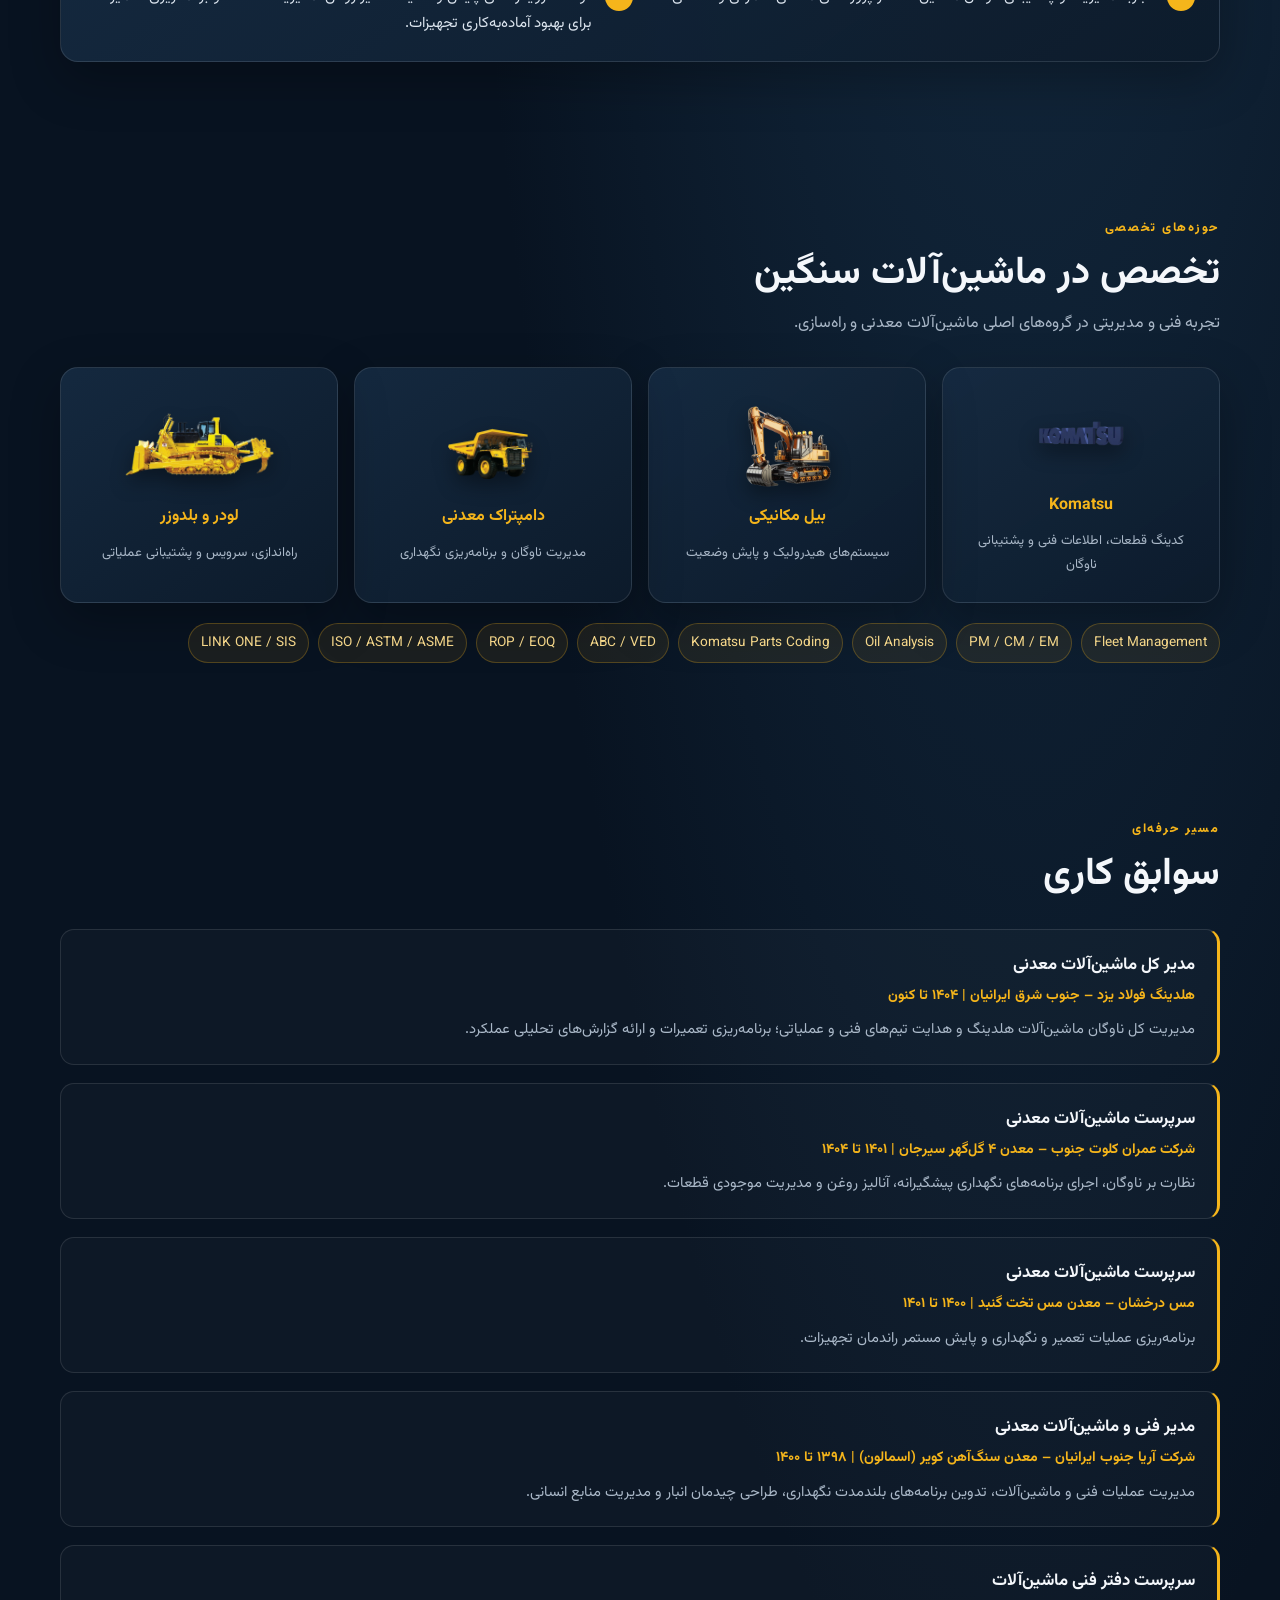
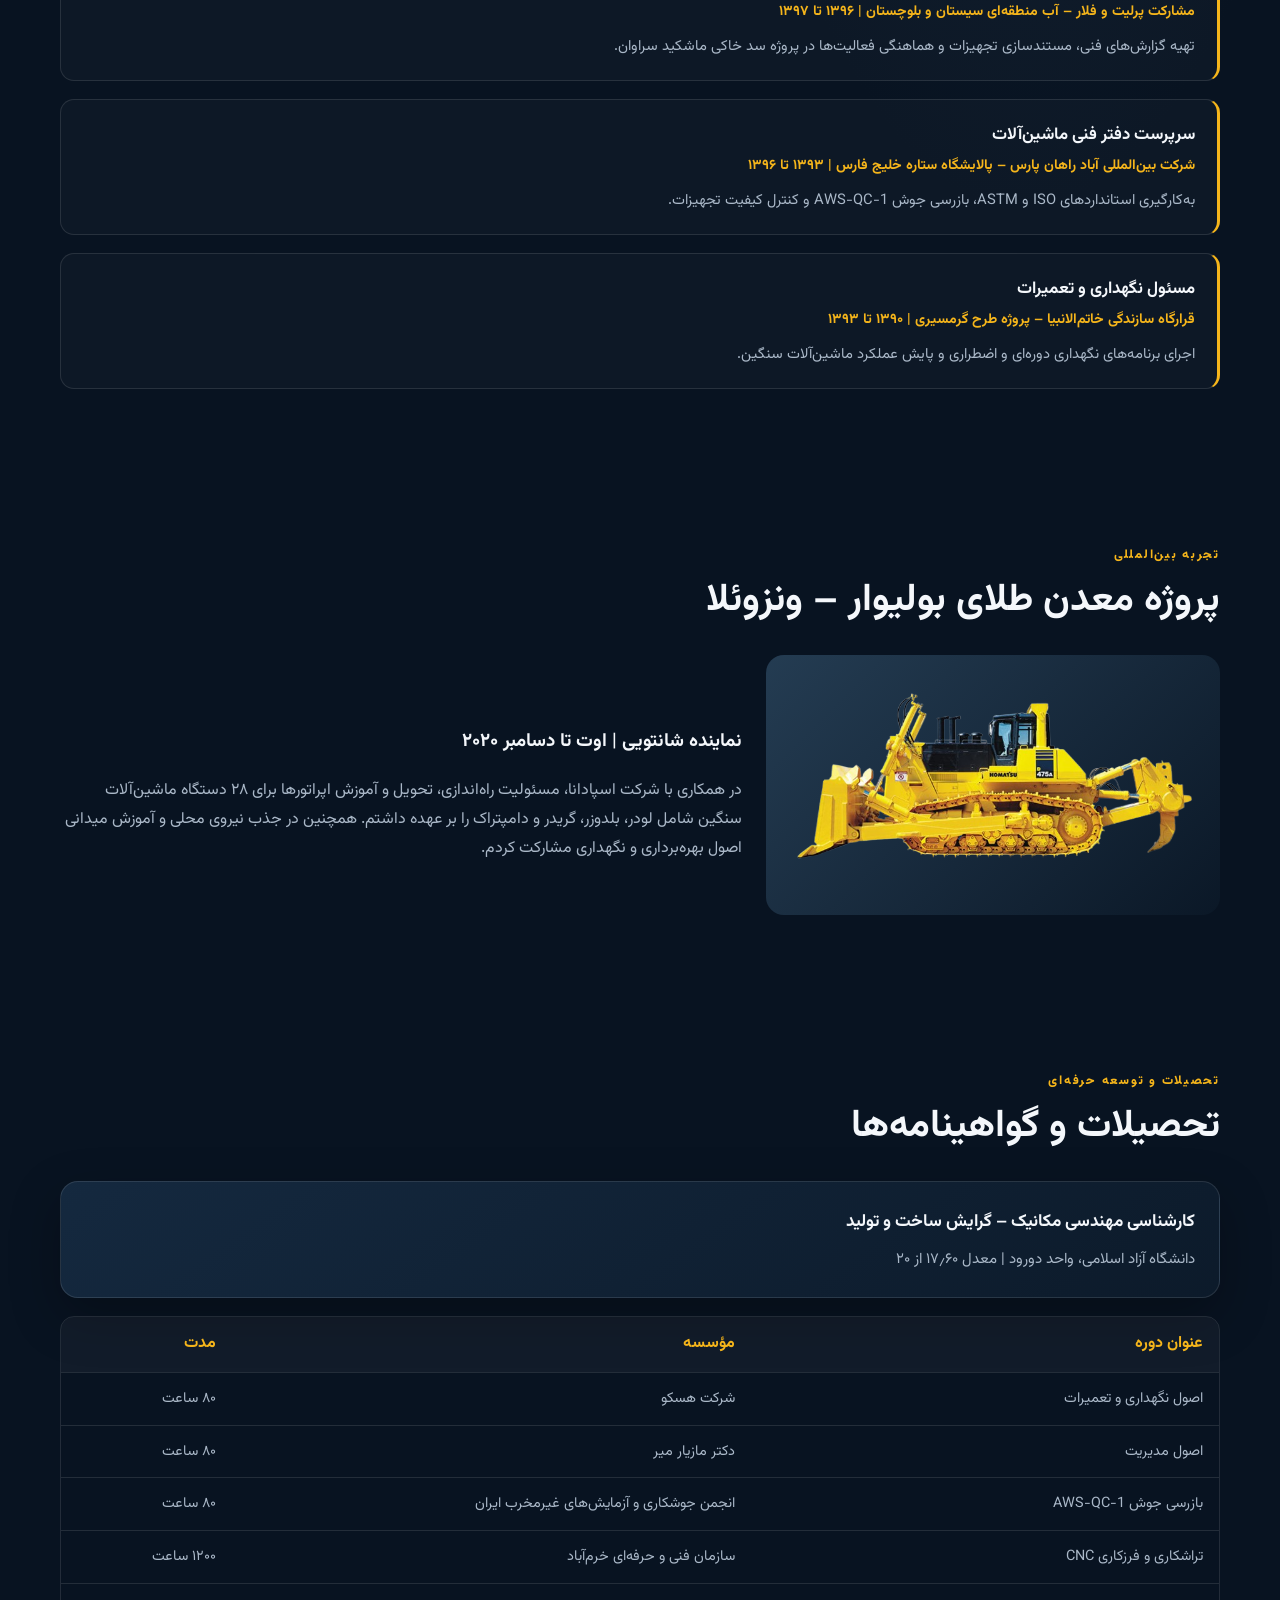
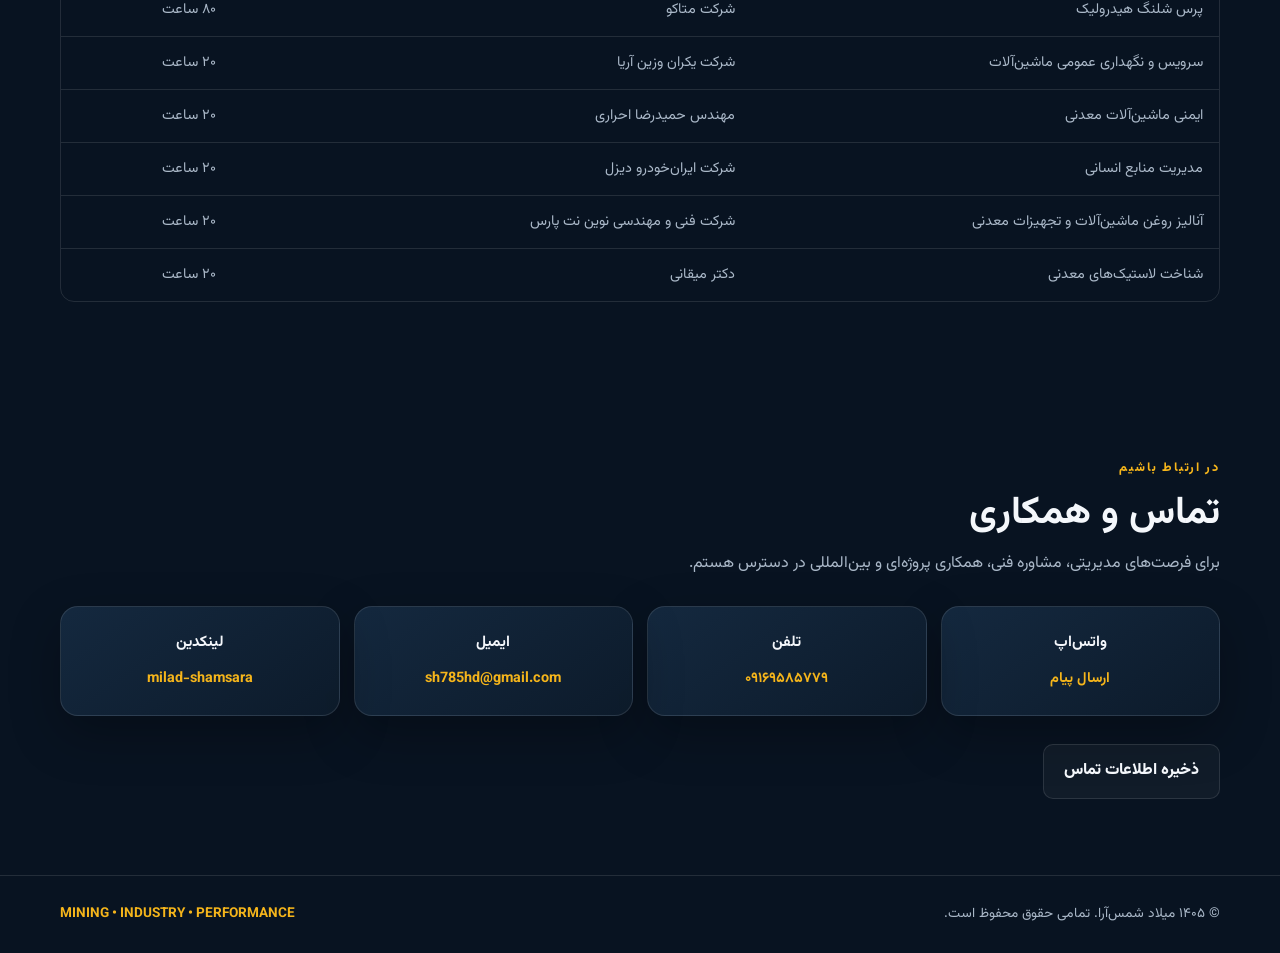
==== commit 45b22cd4: "Redesign personal website Redesign personal website" ====
--- a/index.html
+++ b/index.html
@@ -1,320 +1,31 @@
 <!DOCTYPE html>
-
-<html dir="rtl" lang="fa">
+<html lang="fa" dir="rtl">
 <head>
-<meta charset="utf-8"/>
-<meta content="width=device-width, initial-scale=1" name="viewport"/>
-<meta content="RMnz8sOB80vP1t36rzYx9Kjt8Mkm05djORfnwccTHLs" name="google-site-verification">
-<title>میلاد شمس‌آرا | مدیر ماشین‌آلات معدنی</title>
-<meta content="رزومه و خدمات میلاد شمس‌آرا، مدیر کل ماشین‌آلات معدنی. مشاوره، نگهداری، کدینگ و آموزش." name="description"/>
-<link href="https://fonts.googleapis.com" rel="preconnect"/>
-<link crossorigin="" href="https://fonts.gstatic.com" rel="preconnect"/>
-<link href="https://fonts.googleapis.com/css2?family=Vazirmatn:wght@400;600;700&amp;family=Inter:wght@400;600;700&amp;display=swap" rel="stylesheet"/>
-<style>
-  :root {
-    --bg-dark: #06080c;
-    --fg: #f0f4f8;
-    --muted: #a0aec0;
-    --card-bg: rgba(15, 20, 28, 0.75);
-    --border: rgba(255, 255, 255, 0.08);
-    --accent: #ff9900; 
-    --accent-glow: rgba(255, 153, 0, 0.4);
-    --radius: 16px;
-    --max: 1100px;
-  }
-  * { box-sizing: border-box; }
-  html { scroll-behavior: smooth; }
-  
-  body {
-    margin: 0;
-    background-color: var(--bg-dark);
-    background-image: url('assets/bg-mining.jpg');
-    background-attachment: fixed;
-    background-size: cover;
-    background-position: center;
-    color: var(--fg);
-    line-height: 1.7;
-    -webkit-font-smoothing: antialiased;
-    font-family: 'Vazirmatn', system-ui, sans-serif;
-  }
-  body::before {
-    content: '';
-    position: fixed;
-    inset: 0;
-    background: linear-gradient(180deg, rgba(6,8,12,0.85) 0%, rgba(6,8,12,0.95) 100%);
-    z-index: -1;
-  }
-
-  .wrap { max-width: var(--max); margin-inline: auto; padding-inline: 20px; }
-
-  .site-header { position: sticky; top: 0; z-index: 100; background: rgba(6, 8, 12, 0.85); backdrop-filter: blur(15px); border-bottom: 1px solid var(--border); }
-  .site-header .wrap { display: flex; align-items: center; justify-content: space-between; height: 70px; }
-  .brand { font-weight: 700; color: var(--fg); text-decoration: none; font-size: 1.2rem; letter-spacing: 1px; display: flex; align-items: center; gap: 10px; }
-  .brand span { color: var(--accent); }
-  .nav-links { display: flex; gap: 20px; align-items: center; flex-wrap: wrap; font-size: 0.95rem; }
-  .nav-links a { color: var(--muted); text-decoration: none; transition: 0.3s; }
-  .nav-links a:hover { color: var(--accent); }
-  .lang-switch { border: 1px solid var(--border); border-radius: 8px; padding: 6px 12px; font-weight: 600; font-size: 1.1rem; background: rgba(255,255,255,0.05); }
-
-  .hero { padding-block: 100px 80px; display: flex; align-items: center; gap: 50px; flex-wrap: wrap; justify-content: center; text-align: center; }
-  .hero-text { flex: 1; min-width: 300px; text-align: right; }
-  .hero .role { color: var(--accent); font-weight: 700; font-size: 1.1rem; margin: 0 0 10px; letter-spacing: 1px; }
-  .hero h1 { font-size: clamp(2.5rem, 6vw, 3.5rem); margin: 0 0 16px; line-height: 1.2; color: #fff; text-shadow: 0 4px 20px rgba(0,0,0,0.8); }
-  .hero .meta { color: var(--muted); margin: 0 0 30px; font-size: 1.15rem; max-width: 600px; }
-  
-  .actions { display: flex; gap: 16px; flex-wrap: wrap; margin-top: 30px; justify-content: flex-start; }
-  .btn { display: inline-block; padding: 14px 28px; border-radius: 10px; border: 1px solid var(--border); text-decoration: none; color: var(--fg); font-weight: 600; font-size: 1rem; transition: 0.3s; background: rgba(255,255,255,0.05); backdrop-filter: blur(10px); }
-  .btn.primary { background: var(--accent); border-color: var(--accent); color: #000; box-shadow: 0 0 20px var(--accent-glow); }
-  .btn:hover { transform: translateY(-3px); box-shadow: 0 10px 25px rgba(0,0,0,0.4); }
-  .btn.primary:hover { box-shadow: 0 0 35px var(--accent-glow); background: #e68a00; }
-
-  .hero-image { position: relative; }
-  .hero-image img { width: 260px; height: 260px; border-radius: 50%; object-fit: cover; border: 4px solid var(--accent); box-shadow: 0 0 40px var(--accent-glow); position: relative; z-index: 2; background-color: #1a1d24; }
-  .hero-image::before { content: ''; position: absolute; inset: -15px; border-radius: 50%; background: var(--accent); filter: blur(50px); opacity: 0.3; z-index: 1; }
-
-  section { padding-block: 70px; }
-  h2 { font-size: 2rem; margin: 0 0 40px; position: relative; display: inline-block; color: #fff; }
-  h2::after { content: ""; display: block; width: 60px; height: 4px; background: linear-gradient(90deg, var(--accent), transparent); border-radius: 2px; margin-top: 10px; }
-  
-  .grid { display: grid; grid-template-columns: repeat(auto-fill, minmax(320px, 1fr)); gap: 24px; }
-  .card { background: var(--card-bg); border: 1px solid var(--border); border-radius: var(--radius); padding: 30px; transition: 0.4s; backdrop-filter: blur(12px); box-shadow: 0 8px 32px rgba(0,0,0,0.3); }
-  .card:hover { border-color: rgba(255, 153, 0, 0.5); transform: translateY(-5px); box-shadow: 0 15px 40px rgba(0,0,0,0.5); }
-  .card h3 { margin: 0 0 15px; font-size: 1.2rem; display: flex; align-items: center; gap: 10px; color: #fff; }
-  .card p { margin: 0; color: var(--muted); font-size: 1rem; line-height: 1.8; }
-
-  .machine-grid { display: grid; grid-template-columns: repeat(auto-fit, minmax(200px, 1fr)); gap: 20px; margin-top: 20px; }
-  .machine-item { text-align: center; padding: 25px 20px; background: var(--card-bg); border: 1px solid var(--border); border-radius: var(--radius); backdrop-filter: blur(10px); transition: 0.3s; display: flex; flex-direction: column; align-items: center; justify-content: center; }
-  .machine-item:hover { border-color: var(--accent); transform: scale(1.05); }
-  .machine-item img { height: 70px; object-fit: contain; margin-bottom: 15px; filter: drop-shadow(0 4px 6px rgba(0,0,0,0.5)); }
-  .machine-item h4 { margin: 0 0 5px; color: var(--accent); font-size: 1.1rem; }
-  .machine-item p { margin: 0; font-size: 0.9rem; color: var(--muted); }
-
-  .timeline { display: grid; gap: 24px; }
-  .job { position: relative; padding-right: 30px; border-right: 2px solid rgba(255,255,255,0.1); }
-  .job::before { content: ""; position: absolute; right: -8px; top: 8px; width: 14px; height: 14px; border-radius: 50%; background: var(--accent); box-shadow: 0 0 15px var(--accent-glow); }
-  .job h3 { margin: 0 0 6px; font-size: 1.15rem; color: #fff; }
-  .job .meta { color: var(--muted); font-size: 0.95rem; margin: 0 0 10px; }
-  .job .meta strong { color: var(--accent); }
-
-  .skills-list { display: flex; flex-wrap: wrap; gap: 12px; }
-  .skill-tag { background: rgba(255, 153, 0, 0.1); border: 1px solid rgba(255, 153, 0, 0.3); padding: 8px 16px; border-radius: 10px; font-size: 0.95rem; color: var(--fg); transition: 0.3s; }
-  .skill-tag:hover { background: var(--accent); color: #000; transform: translateY(-2px); box-shadow: 0 5px 15px var(--accent-glow); }
-
-  .contact-grid { display: grid; grid-template-columns: repeat(auto-fill, minmax(220px, 1fr)); gap: 20px; }
-  .contact-card { background: var(--card-bg); border: 1px solid var(--border); border-radius: var(--radius); padding: 24px; text-align: center; transition: 0.3s; backdrop-filter: blur(10px); }
-  .contact-card:hover { border-color: var(--accent); transform: translateY(-5px); }
-  .contact-card h3 { margin: 0 0 10px; font-size: 1.1rem; color: #fff; }
-  .contact-card a { color: var(--accent); text-decoration: none; font-size: 1rem; font-weight: 600; }
-  .contact-card a:hover { text-decoration: underline; }
-
-  .table-wrap { overflow-x: auto; border: 1px solid var(--border); border-radius: var(--radius); background: var(--card-bg); backdrop-filter: blur(10px); }
-  table { width: 100%; border-collapse: collapse; font-size: 0.95rem; }
-  th, td { padding: 14px 18px; text-align: start; border-bottom: 1px solid var(--border); }
-  th { background: rgba(255, 255, 255, 0.05); font-weight: 700; color: var(--accent); }
-  tr:last-child td { border-bottom: none; }
-
-  footer { border-top: 1px solid var(--border); padding-block: 30px; color: var(--muted); font-size: 0.9rem; text-align: center; background: rgba(6, 8, 12, 0.95); }
-
-  @media (max-width: 768px) {
-    .hero { padding-block: 50px; }
-    .hero-text { text-align: center; }
-    .actions { justify-content: center; }
-    .hero-image img { width: 200px; height: 200px; }
-    .job { padding-right: 20px; }
-  }
-</style>
-</meta></head>
+<meta charset="utf-8"><meta name="viewport" content="width=device-width, initial-scale=1">
+<title>میلاد شمس‌آرا | مدیریت ماشین‌آلات و عملیات معدنی</title>
+<meta name="description" content="میلاد شمس‌آرا؛ مدیر ماشین‌آلات و متخصص مدیریت ناوگان، نگهداری و تعمیرات، کدینگ قطعات و پروژه‌های معدنی.">
+<meta name="theme-color" content="#081321"><meta property="og:type" content="website"><meta property="og:title" content="میلاد شمس‌آرا | مدیر صنعت و معدن"><meta property="og:description" content="مدیریت ماشین‌آلات سنگین، تعمیرات و نگهداری و بهبود عملکرد عملیات معدنی."><meta property="og:url" content="https://miladshamsara.github.io/">
+<link rel="canonical" href="https://miladshamsara.github.io/"><link rel="stylesheet" href="assets/style.css">
+</head>
 <body>
-<header class="site-header">
-<div class="wrap">
-<a class="brand" href="#">MILAD<span>SHAMSARA</span></a>
-<nav class="nav-links">
-<a href="#machines">ماشین‌آلات</a>
-<a href="#services">خدمات</a>
-<a href="#experience">سوابق</a>
-<a href="#skills">مهارت‌ها</a>
-<a href="#contact">تماس</a>
-<a class="lang-switch" href="en/" title="English">🇬🇧</a>
-</nav>
-</div>
-</header>
-<section class="hero wrap">
-<div class="hero-text">
-<p class="role">مدیر کل ماشین‌آلات معدنی | متخصص نگهداری و تعمیرات</p>
-<h1>میلاد شمس‌آرا</h1>
-<p class="meta">آماده‌ی همکاری استخدامی (داخلی/خارجی) و پذیرش پروژه‌های پیمانی و دورکاری. با بیش از ۱۵ سال تجربه در مدیریت ناوگان و بهینه‌سازی عملکرد ماشین‌آلات سنگین معدنی.</p>
-<div class="actions">
-<a class="btn primary" download="" href="assets/resume-fa.pdf">📄 دانلود رزومه (PDF)</a>
-<a class="btn" href="https://wa.me/989169585779" target="_blank">💬 درخواست مشاوره</a>
-</div>
-</div>
-<div class="hero-image">
-<img alt="میلاد شمس‌آرا" src="assets/profile.jpg"/>
-</div>
-</section>
-<section class="wrap" id="machines">
-<h2>تخصص در ناوگان سنگین</h2>
-<div class="machine-grid">
-<div class="machine-item">
-<img alt="Komatsu" src="assets/komatsu-logo.png"/>
-<h4>کوماتسو (Komatsu)</h4>
-<p>تسلط کامل بر کدینگ، نگهداری و تعمیرات نسل‌های مختلف (PC, HD, WA)</p>
-</div>
-<div class="machine-item">
-<img alt="Excavator" src="assets/excavator.png"/>
-<h4>بیل مکانیکی (Excavator)</h4>
-<p>عیب‌یابی تخصصی سیستم‌های هیدرولیک و پایش وضعیت (Condition Monitoring)</p>
-</div>
-<div class="machine-item">
-<img alt="Dump Truck" src="assets/dump-truck.png"/>
-<h4>دامپتراک (Dump Truck)</h4>
-<p>مدیریت ناوگان و برنامه‌ریزی PM برای دامپتراک‌های معدنی ۱۰۰ تنی</p>
-</div>
-<div class="machine-item">
-<img alt="Loader" src="assets/loader.png"/>
-<h4>لودر و بلدوزر</h4>
-<p>راه‌اندازی (PDI) و آموزش اپراتوری طبق استانداردهای OEM</p>
-</div>
-</div>
-</section>
-<section class="wrap" id="services">
-<h2>خدمات من</h2>
-<div class="grid">
-<div class="card">
-<h3>🛠️ مشاوره نگهداری</h3>
-<p>برنامه‌ریزی استراتژیک PM/CM/EM، تحلیل آنالیز روغن و بهینه‌سازی راندمان ناوگان برای کاهش توقفات.</p>
-</div>
-<div class="card">
-<h3>💻 پروژه‌های دورکاری</h3>
-<p>کدینگ تخصصی قطعات کوماتسو، طراحی ساختار انبار (ABC, VED) و پیاده‌سازی سیستم‌های ROP و EOQ به صورت ریموت.</p>
-</div>
-<div class="card">
-<h3>🎓 آموزش و راه‌اندازی</h3>
-<p>آموزش اپراتورها، راه‌اندازی ماشین‌آلات سنگین (PDI) و آموزش تیم‌های فنی طبق استانداردهای OEM.</p>
-</div>
-</div>
-</section>
-<section class="wrap" id="experience">
-<h2>سوابق کاری</h2>
-<div class="timeline">
-<article class="job">
-<h3>مدیر کل ماشین‌آلات معدنی</h3>
-<p class="meta"><strong>هلدینگ فولاد یزد – جنوب شرق ایرانیان</strong> | ۱۴۰۴ تا کنون</p>
-
-</article>
-<article class="job">
-<h3>سرپرست ماشین‌آلات معدنی</h3>
-<p class="meta"><strong>شرکت عمران کلوت جنوب – معدن ۴ گل‌گهر سیرجان</strong> | ۱۴۰۱ تا ۱۴۰۴</p>
-
-</article>
-<article class="job">
-<h3>سرپرست ماشین‌آلات معدنی</h3>
-<p class="meta"><strong>مس درخشان – معدن مس تخت گنبد</strong> | ۱۴۰۰ تا ۱۴۰۱</p>
-
-</article>
-<article class="job">
-<h3>مدیر فنی و ماشین‌آلات معدنی</h3>
-<p class="meta"><strong>شرکت آریا جنوب ایرانیان – معدن سنگ آهن کویر (اسمالون)</strong> | ۱۳۹۸ تا ۱۴۰۰</p>
-
-</article>
-<article class="job">
-<h3>سرپرست دفتر فنی ماشین‌آلات</h3>
-<p class="meta"><strong>مشارکت پرلیت و فلار – آب منطقه‌ای سیستان و بلوچستان</strong> | ۱۳۹۶ تا ۱۳۹۷</p>
-
-</article>
-<article class="job">
-<h3>سرپرست دفتر فنی ماشین‌آلات</h3>
-<p class="meta"><strong>شرکت بین‌المللی آباد راهان پارس – پالایشگاه ستاره خلیج فارس</strong> | ۱۳۹۳ تا ۱۳۹۶</p>
-
-</article>
-<article class="job">
-<h3>مسئول نگهداری و تعمیرات</h3>
-<p class="meta"><strong>قرارگاه سازندگی خاتم‌الانبیا – پروژه طرح گرمسیری</strong> | ۱۳۹۰ تا ۱۳۹۳</p>
-
-</article>
-</div>
-</section>
-<section class="wrap">
-<h2>پروژه بین‌المللی</h2>
-<div class="card">
-<h3>نماینده رسمی شانتویی (Shantui)</h3>
-<p class="meta" style="color: var(--accent); font-weight: bold;">شرکت اسپادانا – معدن طلای بولیوار، ونزوئلا | اوت ۲۰۲۰ تا دسامبر ۲۰۲۰</p>
-<ul style="margin-top: 15px; padding-right: 20px; line-height: 1.8; color: var(--muted);">
-<li>راه‌اندازی، تحویل و آموزش اپراتورها برای ۲۸ دستگاه ماشین‌آلات سنگین (لودر، بلدوزر، گریدر و دامپتراک).</li>
-<li>جذب پرسنل محلی و برگزاری دوره‌های آموزشی میدانی برای ایشان در زمینه اصول کار، نگهداری و اپراتوری (PDI-PM).</li>
-</ul>
-</div>
-</section>
-<section class="wrap">
-<h2>تحصیلات</h2>
-<div class="card">
-<h3>کارشناسی مهندسی مکانیک – گرایش ساخت و تولید</h3>
-<p class="meta">دانشگاه آزاد اسلامی، واحد دورود | معدل: ۱۷.۶۰</p>
-</div>
-</section>
-<section class="wrap" id="skills">
-<h2>مهارت‌ها و اعتبارنامه‌ها</h2>
-<div class="card" style="margin-bottom: 24px;">
-<h3>عضویت‌های حرفه‌ای</h3>
-<p>انجمن مهندسی ساخت و تولید ایران (SMEIR) • انجمن مهندسی معدن ایران (SME) • انجمن آموزش مهندسی ایران (ISEE) • انجمن تولیدکنندگان ماشین‌آلات سنگین • ORCID: 0009-0005-7618-8462 • باشگاه پژوهشگران جوان</p>
-</div>
-<div class="card">
-<h3>مهارت‌های کلیدی</h3>
-<div class="skills-list">
-<span class="skill-tag">مدیریت ناوگان</span>
-<span class="skill-tag">نگهداری (CM/EM/PM)</span>
-<span class="skill-tag">آنالیز روغن</span>
-<span class="skill-tag">کدینگ کوماتسو</span>
-<span class="skill-tag">طراحی انبار (ABC, VED)</span>
-<span class="skill-tag">تعهد ROP/EOQ</span>
-<span class="skill-tag">ISO/ASTM</span>
-<span class="skill-tag">AWS-QC-1</span>
-<span class="skill-tag">LINK ONE, SIS</span>
-<span class="skill-tag">زبان انگلیسی (خوب)</span>
-</div>
-</div>
-</section>
-<section class="wrap">
-<h2>دوره‌های آموزشی و گواهینامه‌ها</h2>
-<div class="table-wrap">
-<table>
-<thead><tr><th>عنوان دوره</th><th>مؤسسه</th><th>مدت</th></tr></thead>
-<tbody>
-<tr><td>اصول نگهداری و تعمیرات</td><td>شرکت هسکو</td><td>۸۰ ساعت</td></tr>
-<tr><td>اصول مدیریت</td><td>دکتر مازیار میر</td><td>۸۰ ساعت</td></tr>
-<tr><td>بازرسی جوش AWS-QC-1</td><td>انجمن جوشکاری و آزمایش‌های غیر مخرب ایران (IWNT)</td><td>۸۰ ساعت</td></tr>
-<tr><td>تراشکار و فرزکار CNC</td><td>سازمان فنی و حرفه‌ای خرم‌آباد</td><td>۱۲۰۰ ساعت</td></tr>
-<tr><td>پرس شلنگ هیدرولیک</td><td>شرکت متاکو</td><td>۸۰ ساعت</td></tr>
-<tr><td>سرویس و نگهداری عمومی ماشین‌آلات</td><td>شرکت یکران وزین آریا</td><td>۲۰ ساعت</td></tr>
-<tr><td>ایمنی ماشین‌آلات معدنی</td><td>مهندس حمیدرضا احراری</td><td>۲۰ ساعت</td></tr>
-<tr><td>مدیریت منابع انسانی</td><td>شرکت ایران خودرو دیزل</td><td>۲۰ ساعت</td></tr>
-<tr><td>آنالیز روغن ماشین‌آلات و تجهیزات معدنی</td><td>شرکت فنی و مهندسی نوین نت پارس</td><td>۲۰ ساعت</td></tr>
-<tr><td>شناخت لاستیک‌های معدنی</td><td>دکتر میقانی</td><td>۲۰ ساعت</td></tr>
-</tbody>
-</table>
-</div>
-</section>
-<section class="wrap" id="contact">
-<h2>ارتباط با من</h2>
-<div class="contact-grid">
-<div class="contact-card">
-<h3>📱 واتس‌اپ</h3>
-<a href="https://wa.me/989169585779" target="_blank">ارسال پیام</a>
-</div>
-<div class="contact-card">
-<h3>📞 تلفن</h3>
-<a href="tel:+989169585779">۰۹۱۶۹۵۸۵۷۷۹</a>
-</div>
-<div class="contact-card">
-<h3>✉️ ایمیل</h3>
-<a href="mailto:sh785hd@gmail.com">sh785hd@gmail.com</a>
-</div>
-<div class="contact-card">
-<h3>🔗 لینکدین</h3>
-<a href="https://www.linkedin.com/in/milad-shamsara" target="_blank">milad-shamsara</a>
-</div>
-</div>
-</section>
-<footer>© ۲۰۲۶ میلاد شمس‌آرا — تمامی حقوق محفوظ است.</footer>
-</body>
-</html>
+<header class="site-header"><div class="container header-inner"><a class="brand" href="#top"><span class="brand-mark">MS</span><span class="brand-name">MILAD<span>SHAMSARA</span><small>INDUSTRIAL EXECUTIVE</small></span></a><nav class="nav" aria-label="ناوبری اصلی"><a href="#about">درباره من</a><a href="#achievements">دستاوردها</a><a href="#expertise">تخصص‌ها</a><a href="#experience">سوابق</a><a href="#projects">پروژه‌ها</a><a href="#contact">تماس</a><a class="lang" href="en/" lang="en" dir="ltr">EN ↗</a></nav></div></header>
+<main id="top">
+<section class="hero container"><div class="hero-copy"><span class="eyebrow">معدن • ماشین‌آلات • مدیریت</span><h1>میلاد <span>شمس‌آرا</span></h1><h2>مدیر صنعت و معدن | مدیریت ماشین‌آلات و عملیات سنگین</h2><p class="lead">با بیش از ۱۵ سال تجربه در مدیریت ماشین‌آلات سنگین، نگهداری و تعمیرات و پروژه‌های صنعتی و معدنی؛ تمرکز من بر افزایش آماده‌به‌کاری ناوگان، بهبود بهره‌وری و ایجاد ارزش عملیاتی پایدار است.</p><div class="hero-actions"><a class="btn btn-primary" href="#achievements">مشاهده دستاوردها <span>←</span></a><a class="btn btn-secondary" href="assets/resume-fa.pdf" download>دانلود رزومه PDF</a></div></div><div class="hero-visual" aria-label="ماشین‌آلات سنگین معدنی"><img class="hero-truck" src="assets/dump-truck.png" alt="دامپتراک معدنی"><img class="hero-excavator" src="assets/excavator.png" alt="بیل مکانیکی معدنی"></div></section>
+<section class="metrics container" aria-label="دستاوردهای شاخص"><div class="metric"><strong>۳۷٬۰۰۰+</strong><span>قلم کالا و قطعه کدینگ‌شده</span></div><div class="metric"><strong>۲۸ دستگاه</strong><span>راه‌اندازی و تحویل در ونزوئلا</span></div><div class="metric"><strong>۱۵+ سال</strong><span>تجربه حرفه‌ای</span></div><div class="metric"><strong>۵+ گروه</strong><span>ماشین‌آلات معدنی و سنگین</span></div></section>
+<section class="section container" id="about"><div class="section-head"><span class="section-kicker">معرفی حرفه‌ای</span><h2>درباره من</h2><p class="section-intro">مهندس مکانیک با تمرکز بر مدیریت ناوگان و ماشین‌آلات معدنی، برنامه‌ریزی تعمیرات، مدیریت قطعات و پشتیبانی فنی پروژه‌های بزرگ. تجربه فعالیت در محیط‌های معدنی و صنعتی داخلی و پروژه بین‌المللی، همراه با نگاه سیستمی به عملکرد تجهیزات و زنجیره تأمین قطعات.</p></div><div class="grid"><article class="panel"><div class="panel-icon">◈</div><h3>مدیریت عملیات</h3><p>هدایت فعالیت‌های فنی و عملیاتی، برنامه‌ریزی منابع و پایش شاخص‌های عملکرد ناوگان.</p></article><article class="panel"><div class="panel-icon">⚙</div><h3>نگهداری و تعمیرات</h3><p>برنامه‌ریزی PM، CM و EM، تحلیل توقفات و به‌کارگیری نتایج آنالیز روغن برای تصمیم‌گیری اصلاحی.</p></article><article class="panel"><div class="panel-icon">▦</div><h3>مدیریت قطعات و انبار</h3><p>کدینگ فنی، ساختاردهی اطلاعات کالا، ردیابی بچ‌نامبر، آدرس‌دهی انبار و بهینه‌سازی موجودی.</p></article></div></section>
+<section class="section container" id="achievements"><div class="section-head"><span class="section-kicker">اثرگذاری و نتایج</span><h2>دستاوردهای شاخص</h2></div><div class="panel achievement-list"><div class="achievement"><span class="check">✓</span><p>سرپرستی واحد کدینگ و ترجمه و اصلاح کدینگ بیش از ۳۷ هزار قلم کالا و قطعه برای هلدینگی با ۸ شرکت زیرمجموعه.</p></div><div class="achievement"><span class="check">✓</span><p>راه‌اندازی، تحویل و آموزش نیروی انسانی برای ۲۸ دستگاه ماشین‌آلات سنگین در پروژه معدن طلای بولیوار ونزوئلا.</p></div><div class="achievement"><span class="check">✓</span><p>تجربه مدیریت و پشتیبانی ناوگان ماشین‌آلات در پروژه‌های معدنی، عمرانی و صنعتی.</p></div><div class="achievement"><span class="check">✓</span><p>توسعه رویکردهای پایش وضعیت، آنالیز روغن، مدیریت قطعات و برنامه‌ریزی تعمیرات برای بهبود آماده‌به‌کاری تجهیزات.</p></div></div></section>
+<section class="section container" id="expertise"><div class="section-head"><span class="section-kicker">حوزه‌های تخصصی</span><h2>تخصص در ماشین‌آلات سنگین</h2><p class="section-intro">تجربه فنی و مدیریتی در گروه‌های اصلی ماشین‌آلات معدنی و راه‌سازی.</p></div><div class="equipment"><article class="panel equipment-card"><img src="assets/komatsu-logo.png" alt="لوگوی Komatsu"><h3>Komatsu</h3><p>کدینگ قطعات، اطلاعات فنی و پشتیبانی ناوگان</p></article><article class="panel equipment-card"><img src="assets/excavator.png" alt="بیل مکانیکی"><h3>بیل مکانیکی</h3><p>سیستم‌های هیدرولیک و پایش وضعیت</p></article><article class="panel equipment-card"><img src="assets/dump-truck.png" alt="دامپتراک"><h3>دامپتراک معدنی</h3><p>مدیریت ناوگان و برنامه‌ریزی نگهداری</p></article><article class="panel equipment-card"><img src="assets/loader.png" alt="ماشین‌آلات بارگیری و بلدوزر"><h3>لودر و بلدوزر</h3><p>راه‌اندازی، سرویس و پشتیبانی عملیاتی</p></article></div><div class="tags" style="margin-top:20px"><span class="tag">Fleet Management</span><span class="tag">PM / CM / EM</span><span class="tag">Oil Analysis</span><span class="tag">Komatsu Parts Coding</span><span class="tag">ABC / VED</span><span class="tag">ROP / EOQ</span><span class="tag">ISO / ASTM / ASME</span><span class="tag">LINK ONE / SIS</span></div></section>
+<section class="section container" id="experience"><div class="section-head"><span class="section-kicker">مسیر حرفه‌ای</span><h2>سوابق کاری</h2></div><div class="timeline">
+<article class="job"><h3>مدیر کل ماشین‌آلات معدنی</h3><p class="job-meta">هلدینگ فولاد یزد – جنوب شرق ایرانیان | ۱۴۰۴ تا کنون</p><p>مدیریت کل ناوگان ماشین‌آلات هلدینگ و هدایت تیم‌های فنی و عملیاتی؛ برنامه‌ریزی تعمیرات و ارائه گزارش‌های تحلیلی عملکرد.</p></article>
+<article class="job"><h3>سرپرست ماشین‌آلات معدنی</h3><p class="job-meta">شرکت عمران کلوت جنوب – معدن ۴ گل‌گهر سیرجان | ۱۴۰۱ تا ۱۴۰۴</p><p>نظارت بر ناوگان، اجرای برنامه‌های نگهداری پیشگیرانه، آنالیز روغن و مدیریت موجودی قطعات.</p></article>
+<article class="job"><h3>سرپرست ماشین‌آلات معدنی</h3><p class="job-meta">مس درخشان – معدن مس تخت گنبد | ۱۴۰۰ تا ۱۴۰۱</p><p>برنامه‌ریزی عملیات تعمیر و نگهداری و پایش مستمر راندمان تجهیزات.</p></article>
+<article class="job"><h3>مدیر فنی و ماشین‌آلات معدنی</h3><p class="job-meta">شرکت آریا جنوب ایرانیان – معدن سنگ‌آهن کویر (اسمالون) | ۱۳۹۸ تا ۱۴۰۰</p><p>مدیریت عملیات فنی و ماشین‌آلات، تدوین برنامه‌های بلندمدت نگهداری، طراحی چیدمان انبار و مدیریت منابع انسانی.</p></article>
+<article class="job"><h3>سرپرست دفتر فنی ماشین‌آلات</h3><p class="job-meta">مشارکت پرلیت و فلار – آب منطقه‌ای سیستان و بلوچستان | ۱۳۹۶ تا ۱۳۹۷</p><p>تهیه گزارش‌های فنی، مستندسازی تجهیزات و هماهنگی فعالیت‌ها در پروژه سد خاکی ماشکید سراوان.</p></article>
+<article class="job"><h3>سرپرست دفتر فنی ماشین‌آلات</h3><p class="job-meta">شرکت بین‌المللی آباد راهان پارس – پالایشگاه ستاره خلیج فارس | ۱۳۹۳ تا ۱۳۹۶</p><p>به‌کارگیری استانداردهای ISO و ASTM، بازرسی جوش AWS-QC-1 و کنترل کیفیت تجهیزات.</p></article>
+<article class="job"><h3>مسئول نگهداری و تعمیرات</h3><p class="job-meta">قرارگاه سازندگی خاتم‌الانبیا – پروژه طرح گرمسیری | ۱۳۹۰ تا ۱۳۹۳</p><p>اجرای برنامه‌های نگهداری دوره‌ای و اضطراری و پایش عملکرد ماشین‌آلات سنگین.</p></article>
+</div></section>
+<section class="section container" id="projects"><div class="section-head"><span class="section-kicker">تجربه بین‌المللی</span><h2>پروژه معدن طلای بولیوار – ونزوئلا</h2></div><div class="project-feature"><div class="project-photo"><img src="assets/loader.png" alt="ماشین‌آلات سنگین پروژه معدنی"></div><div><h3>نماینده شانتویی | اوت تا دسامبر ۲۰۲۰</h3><p class="section-intro">در همکاری با شرکت اسپادانا، مسئولیت راه‌اندازی، تحویل و آموزش اپراتورها برای ۲۸ دستگاه ماشین‌آلات سنگین شامل لودر، بلدوزر، گریدر و دامپتراک را بر عهده داشتم. همچنین در جذب نیروی محلی و آموزش میدانی اصول بهره‌برداری و نگهداری مشارکت کردم.</p></div></div></section>
+<section class="section container"><div class="section-head"><span class="section-kicker">تحصیلات و توسعه حرفه‌ای</span><h2>تحصیلات و گواهینامه‌ها</h2></div><div class="panel" style="margin-bottom:18px"><h3>کارشناسی مهندسی مکانیک – گرایش ساخت و تولید</h3><p>دانشگاه آزاد اسلامی، واحد دورود | معدل ۱۷٫۶۰ از ۲۰</p></div><div class="table-wrap"><table class="training"><thead><tr><th>عنوان دوره</th><th>مؤسسه</th><th>مدت</th></tr></thead><tbody><tr><td>اصول نگهداری و تعمیرات</td><td>شرکت هسکو</td><td>۸۰ ساعت</td></tr><tr><td>اصول مدیریت</td><td>دکتر مازیار میر</td><td>۸۰ ساعت</td></tr><tr><td>بازرسی جوش AWS-QC-1</td><td>انجمن جوشکاری و آزمایش‌های غیرمخرب ایران</td><td>۸۰ ساعت</td></tr><tr><td>تراشکاری و فرزکاری CNC</td><td>سازمان فنی و حرفه‌ای خرم‌آباد</td><td>۱۲۰۰ ساعت</td></tr><tr><td>پرس شلنگ هیدرولیک</td><td>شرکت متاکو</td><td>۸۰ ساعت</td></tr><tr><td>سرویس و نگهداری عمومی ماشین‌آلات</td><td>شرکت یکران وزین آریا</td><td>۲۰ ساعت</td></tr><tr><td>ایمنی ماشین‌آلات معدنی</td><td>مهندس حمیدرضا احراری</td><td>۲۰ ساعت</td></tr><tr><td>مدیریت منابع انسانی</td><td>شرکت ایران‌خودرو دیزل</td><td>۲۰ ساعت</td></tr><tr><td>آنالیز روغن ماشین‌آلات و تجهیزات معدنی</td><td>شرکت فنی و مهندسی نوین نت پارس</td><td>۲۰ ساعت</td></tr><tr><td>شناخت لاستیک‌های معدنی</td><td>دکتر میقانی</td><td>۲۰ ساعت</td></tr></tbody></table></div></section>
+<section class="section container" id="contact"><div class="section-head"><span class="section-kicker">در ارتباط باشیم</span><h2>تماس و همکاری</h2><p class="section-intro">برای فرصت‌های مدیریتی، مشاوره فنی، همکاری پروژه‌ای و بین‌المللی در دسترس هستم.</p></div><div class="contact-grid"><article class="panel contact-card"><h3>واتس‌اپ</h3><a href="https://wa.me/989169585779" target="_blank" rel="noopener">ارسال پیام</a></article><article class="panel contact-card"><h3>تلفن</h3><a href="tel:+989169585779">۰۹۱۶۹۵۸۵۷۷۹</a></article><article class="panel contact-card"><h3>ایمیل</h3><a href="mailto:sh785hd@gmail.com">sh785hd@gmail.com</a></article><article class="panel contact-card"><h3>لینکدین</h3><a href="https://www.linkedin.com/in/milad-shamsara" target="_blank" rel="noopener">milad-shamsara</a></article></div><div class="hero-actions"><a class="btn btn-secondary" href="assets/milad.vcf" download>ذخیره اطلاعات تماس</a></div></section>
+</main><footer class="footer"><div class="container footer-inner"><span>© ۱۴۰۵ میلاد شمس‌آرا. تمامی حقوق محفوظ است.</span><strong>MINING • INDUSTRY • PERFORMANCE</strong></div></footer>
+</body></html>
--- a/assets/style.css
+++ b/assets/style.css
@@ -0,0 +1,3 @@
+@import url('https://fonts.googleapis.com/css2?family=Inter:wght@400;500;600;700;800&family=Vazirmatn:wght@400;500;600;700;800&display=swap');
+:root{--bg:#081321;--bg2:#0d1b2b;--panel:#112238;--panel2:#162b42;--text:#f4f7fb;--muted:#aab8c8;--line:rgba(255,255,255,.11);--gold:#f5b51b;--gold2:#ffd15b;--max:1160px;--radius:18px;--shadow:0 18px 50px rgba(0,0,0,.28)}
+*{box-sizing:border-box}html{scroll-behavior:smooth;scroll-padding-top:90px}body{margin:0;background:radial-gradient(ellipse at 80% 0%,#18334c 0,transparent 42%),var(--bg);color:var(--text);font-family:Inter,'Vazirmatn',sans-serif;line-height:1.8;-webkit-font-smoothing:antialiased}html[lang="fa"] body{font-family:'Vazirmatn',sans-serif}a{color:inherit}.container{width:min(var(--max),calc(100% - 40px));margin-inline:auto}.site-header{position:sticky;top:0;z-index:50;background:rgba(7,18,31,.88);backdrop-filter:blur(16px);border-bottom:1px solid var(--line)}.header-inner{min-height:76px;display:flex;align-items:center;justify-content:space-between;gap:24px}.brand{display:flex;align-items:center;gap:11px;text-decoration:none;font-weight:800;letter-spacing:.02em;white-space:nowrap}.brand-mark{width:42px;height:42px;display:grid;place-items:center;border:1px solid rgba(245,181,27,.5);border-radius:12px;color:var(--gold);font-size:22px}.brand-name span{color:var(--gold)}.brand small{display:block;color:var(--muted);font-size:.72rem;font-weight:500;letter-spacing:.12em}.nav{display:flex;align-items:center;gap:clamp(10px,2vw,24px);flex-wrap:wrap}.nav a{color:var(--muted);text-decoration:none;font-size:.9rem;font-weight:600;transition:.2s}.nav a:hover,.nav a:focus-visible{color:var(--gold)}.lang{border:1px solid var(--line);padding:5px 12px;border-radius:999px;color:var(--gold)!important}.hero{position:relative;isolation:isolate;overflow:hidden;padding-block:76px 54px;min-height:500px;display:grid;grid-template-columns:1.05fr .95fr;align-items:center;gap:24px}.hero:before{content:"";position:absolute;inset:0;z-index:-2;background:linear-gradient(105deg,rgba(7,18,31,.98) 0%,rgba(7,18,31,.9) 40%,rgba(7,18,31,.2) 100%),radial-gradient(ellipse at 80% 50%,rgba(245,181,27,.13),transparent 55%)}.hero-copy{position:relative;z-index:2}.eyebrow{display:inline-flex;align-items:center;gap:10px;color:var(--gold);font-size:.85rem;font-weight:800;letter-spacing:.12em;text-transform:uppercase}.eyebrow:before{content:"";width:30px;height:2px;background:var(--gold)}h1{font-size:clamp(2.6rem,6vw,5rem);line-height:1.12;letter-spacing:-.04em;margin:16px 0 12px}h1 span{color:var(--gold)}.hero h2{font-size:clamp(1.15rem,2vw,1.65rem);line-height:1.5;margin:0 0 18px;color:#e6edf5}.lead{color:var(--muted);font-size:1.04rem;max-width:650px;margin:0}.hero-actions{display:flex;flex-wrap:wrap;gap:12px;margin-top:28px}.btn{display:inline-flex;align-items:center;justify-content:center;gap:9px;padding:12px 20px;border-radius:10px;text-decoration:none;font-weight:800;border:1px solid var(--line);transition:.2s}.btn-primary{background:var(--gold);border-color:var(--gold);color:#111827}.btn-secondary{background:rgba(255,255,255,.04);color:var(--text)}.btn:hover{transform:translateY(-2px);box-shadow:0 10px 25px rgba(0,0,0,.25)}.hero-visual{height:390px;position:relative;display:flex;align-items:end;justify-content:center}.hero-visual:before{content:"";position:absolute;width:330px;height:330px;border-radius:50%;background:rgba(245,181,27,.13);filter:blur(55px);bottom:10px}.hero-visual img{position:absolute;object-fit:contain;filter:drop-shadow(0 22px 24px rgba(0,0,0,.45))}.hero-truck{width:min(100%,390px);right:0;bottom:0;z-index:1}.hero-excavator{width:min(78%,310px);left:0;bottom:34px;z-index:2}.metrics{display:grid;grid-template-columns:repeat(4,1fr);border-block:1px solid var(--line);background:rgba(255,255,255,.025)}.metric{padding:22px 16px;text-align:center;border-inline-start:1px solid var(--line)}.metric:first-child{border:0}.metric strong{display:block;color:var(--gold);font-size:clamp(1.5rem,3vw,2.1rem);line-height:1.3}.metric span{color:var(--muted);font-size:.88rem}.section{padding-block:76px}.section-head{margin-bottom:28px}.section-kicker{color:var(--gold);font-size:.78rem;font-weight:800;letter-spacing:.14em;text-transform:uppercase}.section h2{font-size:clamp(1.7rem,3vw,2.4rem);line-height:1.3;margin:7px 0 10px}.section-intro{color:var(--muted);max-width:760px;margin:0}.grid{display:grid;grid-template-columns:repeat(3,1fr);gap:18px}.panel{background:linear-gradient(145deg,rgba(22,43,66,.92),rgba(13,27,43,.94));border:1px solid var(--line);border-radius:var(--radius);padding:24px;box-shadow:var(--shadow)}.panel h3{margin:0 0 9px;font-size:1.08rem}.panel p{margin:0;color:var(--muted);font-size:.94rem}.panel-icon{width:42px;height:42px;border-radius:12px;background:rgba(245,181,27,.12);color:var(--gold);display:grid;place-items:center;font-size:21px;margin-bottom:16px}.equipment{display:grid;grid-template-columns:repeat(4,1fr);gap:16px}.equipment-card{min-height:190px;display:flex;flex-direction:column;align-items:center;justify-content:center;text-align:center;gap:10px}.equipment-card img{height:90px;max-width:100%;object-fit:contain;filter:drop-shadow(0 8px 10px rgba(0,0,0,.4))}.equipment-card h3{margin:0;color:var(--gold);font-size:1rem}.equipment-card p{font-size:.82rem}.achievement-list{display:grid;grid-template-columns:repeat(2,1fr);gap:14px}.achievement{display:flex;gap:14px;align-items:flex-start}.check{flex:0 0 28px;width:28px;height:28px;border-radius:50%;display:grid;place-items:center;background:var(--gold);color:#17202a;font-weight:900}.achievement p{margin:0;color:#dce5ef}.timeline{display:grid;gap:18px}.job{padding:20px 22px;border:1px solid var(--line);border-radius:14px;background:rgba(255,255,255,.025);border-inline-start:3px solid var(--gold)}.job h3{margin:0 0 4px;font-size:1.05rem}.job-meta{color:var(--gold);font-size:.88rem;font-weight:700;margin:0 0 8px}.job p:last-child{margin:0;color:var(--muted);font-size:.92rem}.project-feature{display:grid;grid-template-columns:.8fr 1.2fr;gap:24px;align-items:center}.project-photo{min-height:260px;border-radius:var(--radius);overflow:hidden;background:linear-gradient(135deg,#243c52,#0b1827);display:grid;place-items:center}.project-photo img{width:90%;height:240px;object-fit:contain}.tags{display:flex;flex-wrap:wrap;gap:9px}.tag{border:1px solid rgba(245,181,27,.25);background:rgba(245,181,27,.08);color:#f5d78a;border-radius:999px;padding:7px 12px;font-size:.85rem}.table-wrap{overflow-x:auto;border:1px solid var(--line);border-radius:14px}.training{width:100%;border-collapse:collapse;min-width:560px}.training th,.training td{padding:13px 16px;text-align:start;border-bottom:1px solid var(--line)}.training th{color:var(--gold);background:rgba(255,255,255,.04)}.training td{color:var(--muted);font-size:.9rem}.training tr:last-child td{border:0}.contact-grid{display:grid;grid-template-columns:repeat(4,1fr);gap:14px}.contact-card{text-align:center;padding:22px 12px}.contact-card h3{font-size:.95rem;margin:0 0 8px}.contact-card a{color:var(--gold);font-weight:700;text-decoration:none;overflow-wrap:anywhere;font-size:.9rem}.footer{padding:26px 0;border-top:1px solid var(--line);color:var(--muted);font-size:.85rem}.footer-inner{display:flex;align-items:center;justify-content:space-between;gap:15px;flex-wrap:wrap}.footer strong{color:var(--gold)}:focus-visible{outline:2px solid var(--gold);outline-offset:3px} @media(max-width:900px){.hero{grid-template-columns:1fr;padding-block:55px 35px}.hero-copy{text-align:center}.hero-copy .lead{margin-inline:auto}.eyebrow{justify-content:center}.hero-actions{justify-content:center}.hero-visual{height:300px;max-width:560px;width:100%;margin-inline:auto}.grid{grid-template-columns:repeat(2,1fr)}.equipment{grid-template-columns:repeat(2,1fr)}.contact-grid{grid-template-columns:repeat(2,1fr)}}@media(max-width:640px){.container{width:min(var(--max),calc(100% - 28px))}.header-inner{padding-block:12px;align-items:flex-start;flex-direction:column;gap:10px}.nav{gap:8px 14px}.nav a{font-size:.8rem}.hero{min-height:0;padding-top:48px}.hero-visual{height:235px}.hero-truck{width:76%}.hero-excavator{width:57%;bottom:20px}.metrics{grid-template-columns:repeat(2,1fr)}.metric{border-bottom:1px solid var(--line);padding:16px 8px}.metric:nth-child(odd){border-inline-start:0}.metric:nth-last-child(-n+2){border-bottom:0}.section{padding-block:52px}.grid,.achievement-list,.project-feature{grid-template-columns:1fr}.equipment{grid-template-columns:repeat(2,1fr);gap:10px}.equipment-card{min-height:160px;padding:15px}.equipment-card img{height:72px}.contact-grid{grid-template-columns:repeat(2,1fr)}h1{font-size:2.65rem}.panel{padding:20px}}@media print{.site-header,.hero-actions{display:none}.hero{min-height:0}.section{padding-block:24px}.panel,.job{break-inside:avoid;background:#fff;color:#111;box-shadow:none}.panel p,.job p:last-child{color:#333}body{background:#fff;color:#111}}
